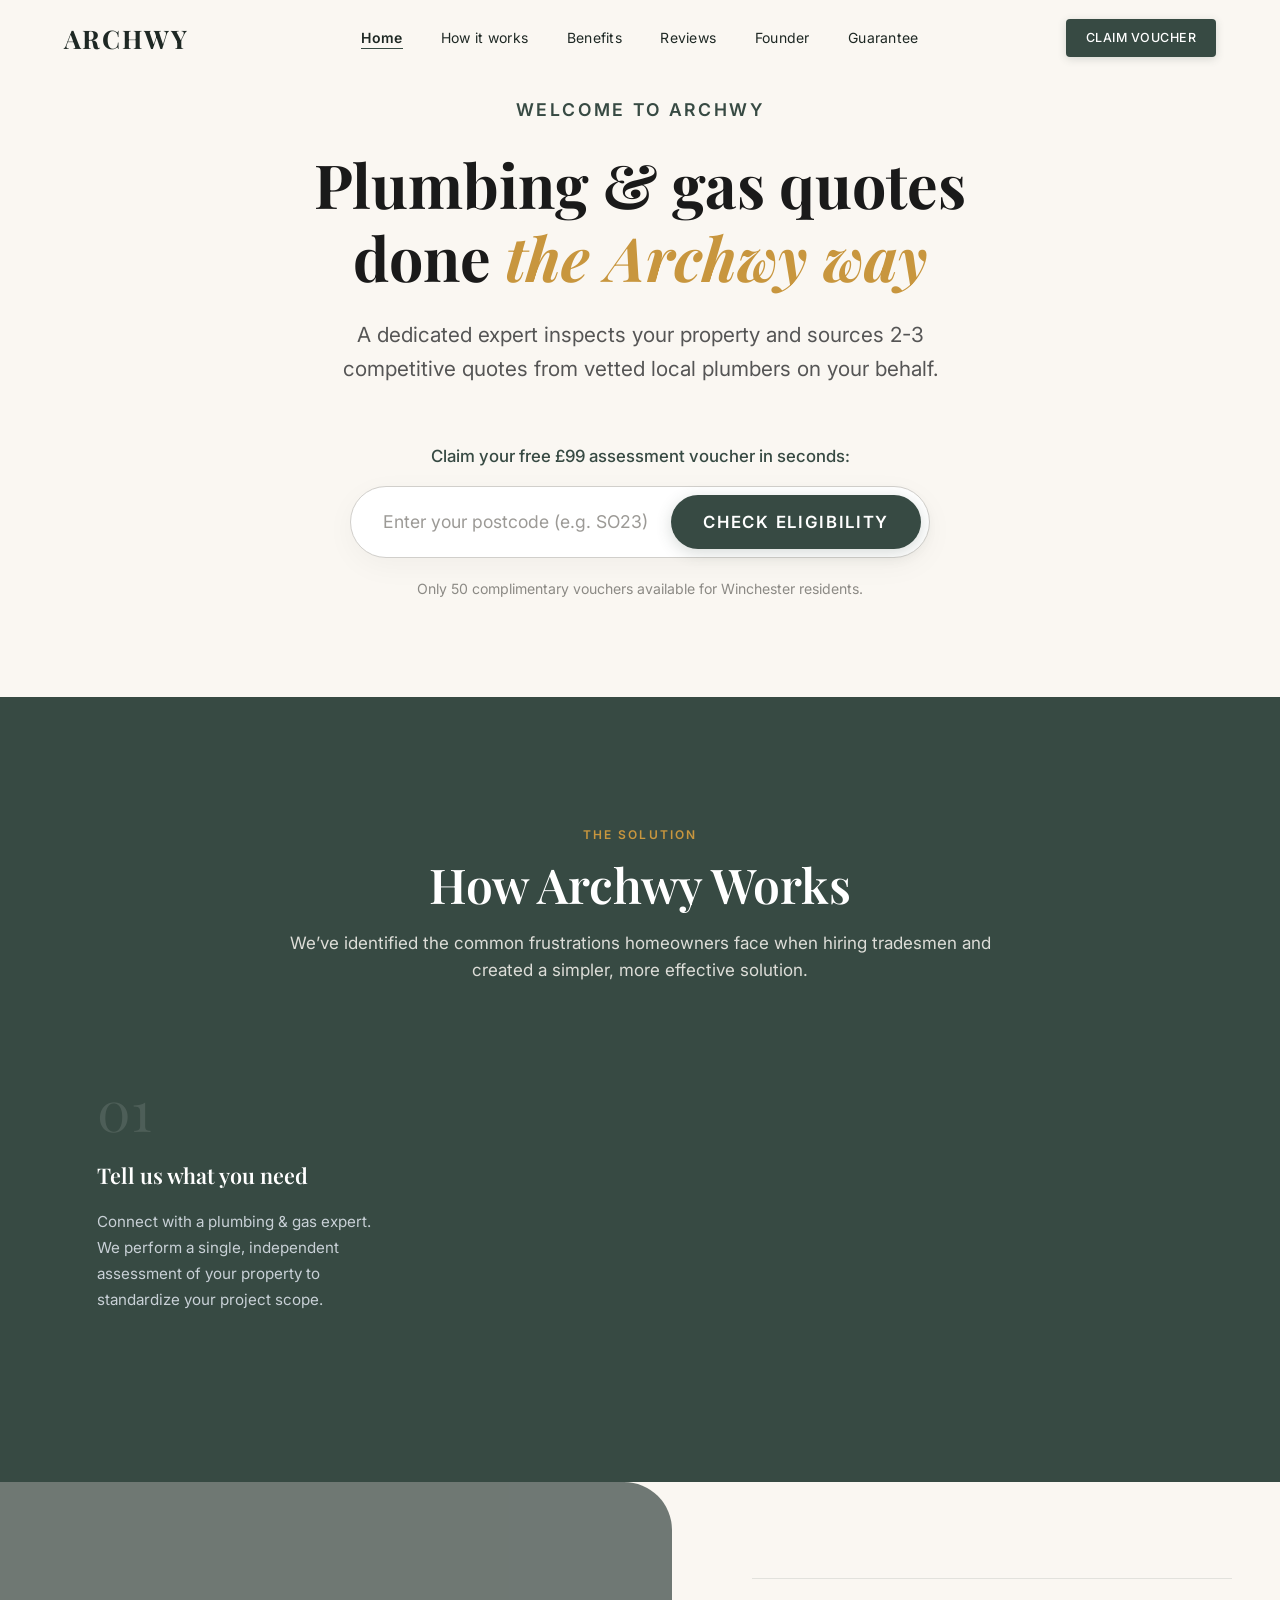
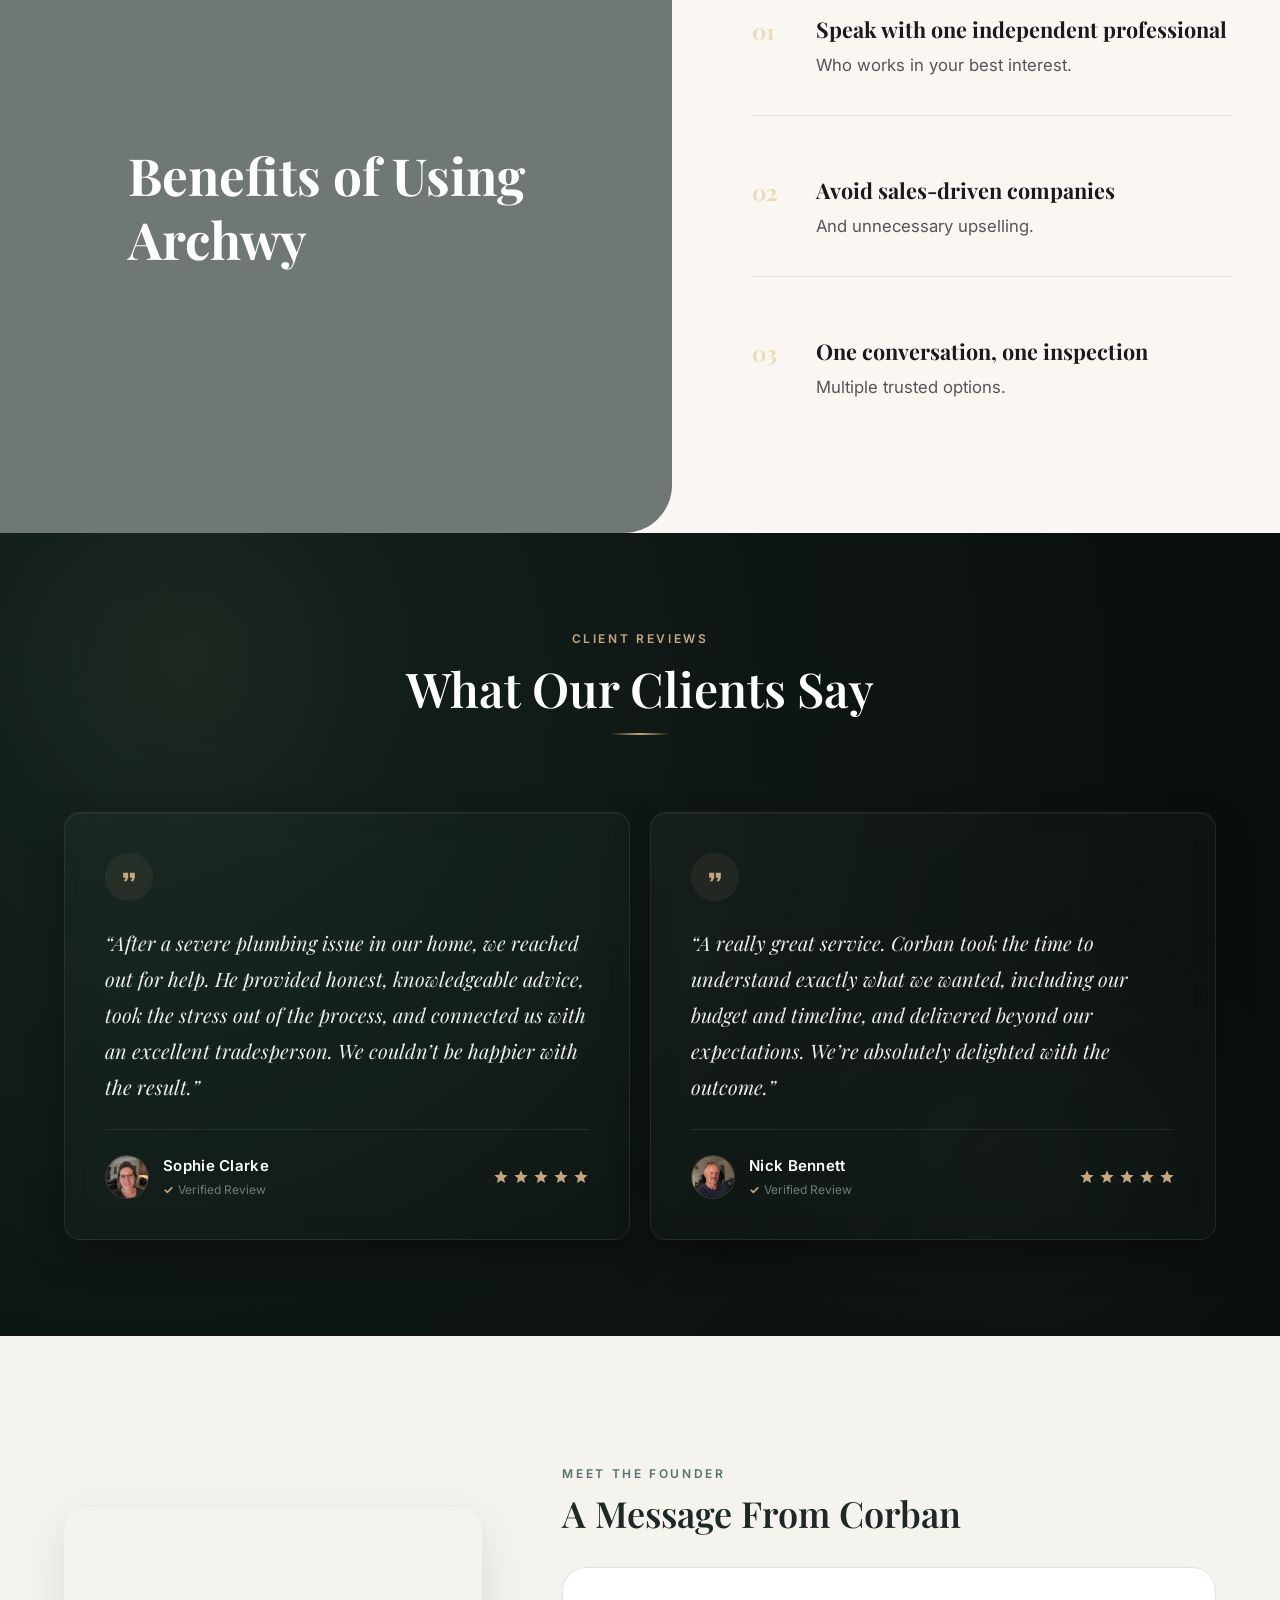
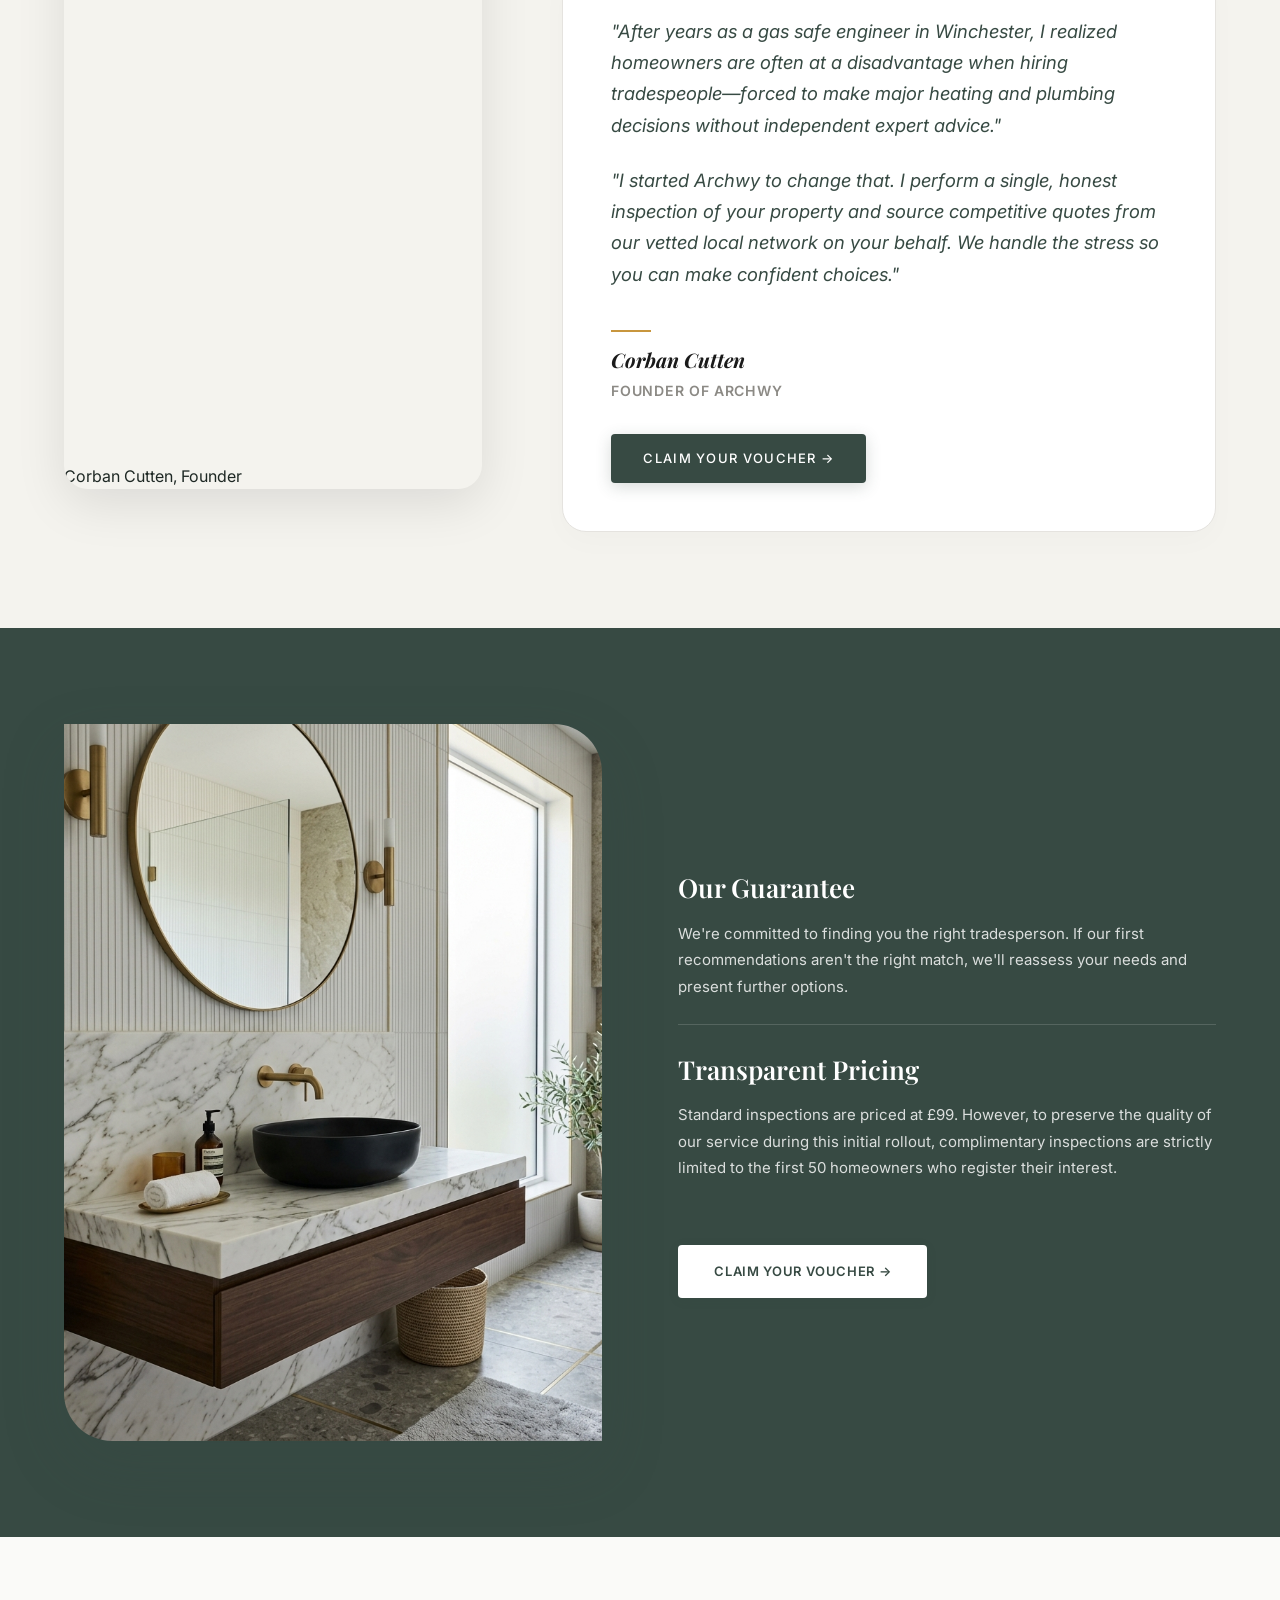
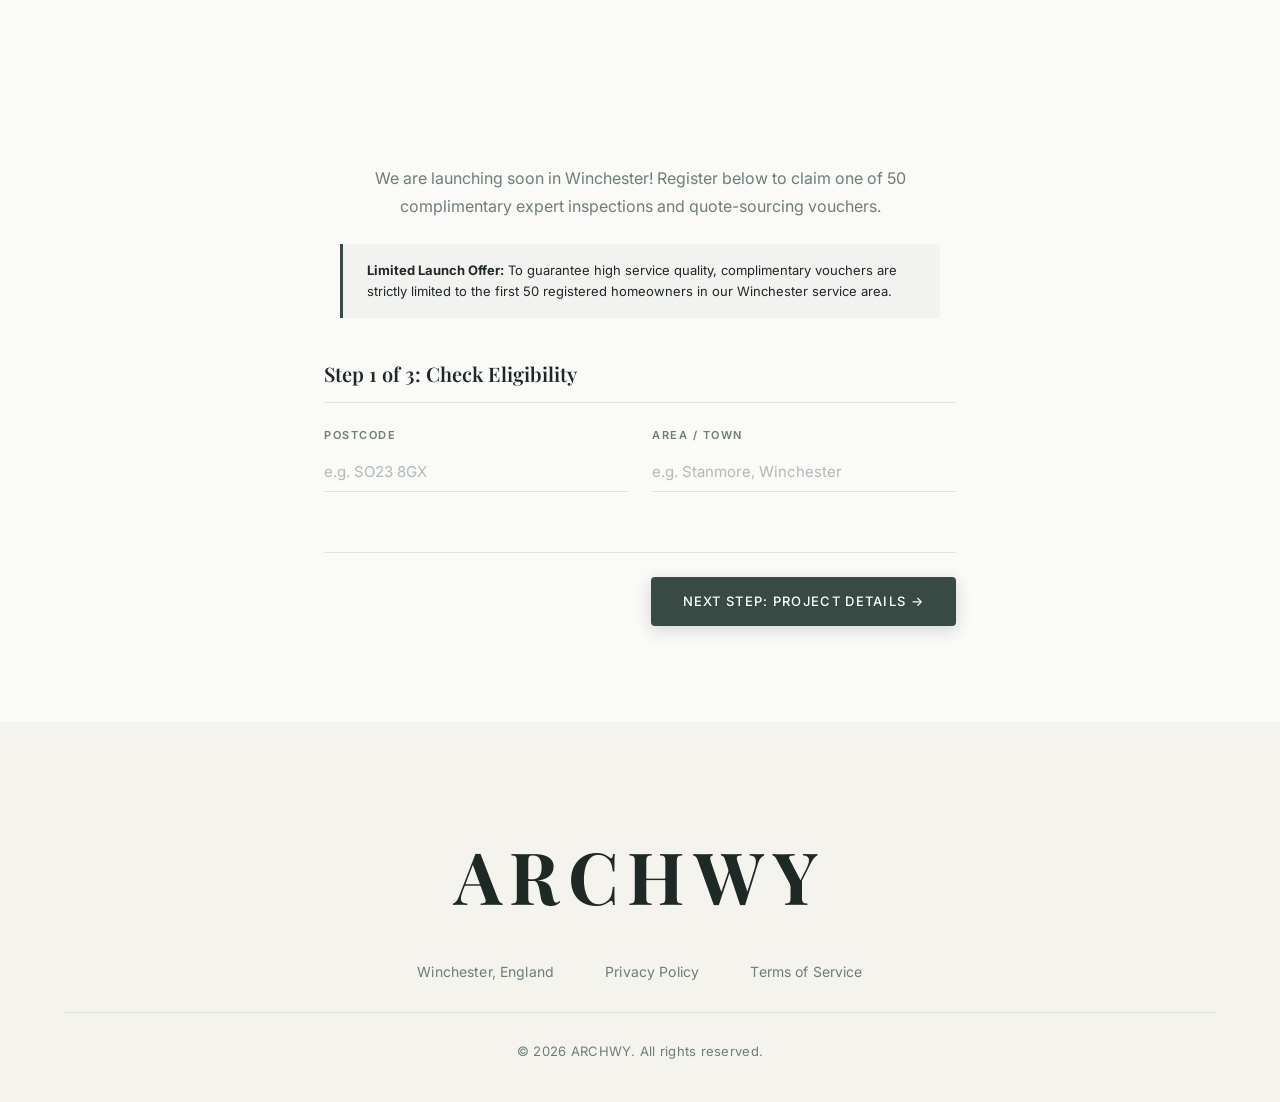
==== index.html @ e42af5e7 "Rename design_experiment.html to index.html" ====
<!DOCTYPE html>
<html lang="en">

<head>
  <meta charset="UTF-8" />
  <meta name="viewport" content="width=device-width, initial-scale=1.0" />
  <title>Archwy — Expert Plumbing & Gas Advice (Design Experiment)</title>
  <meta name="description"
    content="Archwy provides expert plumbing and gas advice for homeowners across Winchester and beyond, connecting you with trusted tradespeople and competitive quotes." />
  <meta name="google-site-verification" content="m9G9bIfSxz6fwnVNIembfogaIPI4xV0XDk3LWQSjxm8" />
  
  <!-- Google tag (gtag.js) -->
  <script async src="https://www.googletagmanager.com/gtag/js?id=G-1RMV0ZKJ4J"></script>
  <script>
    window.dataLayer = window.dataLayer || [];
    function gtag() { dataLayer.push(arguments); }
    gtag('js', new Date());

    gtag('config', 'G-1RMV0ZKJ4J');
  </script>
  
  <link rel="preconnect" href="https://fonts.googleapis.com" />
  <link rel="preconnect" href="https://fonts.gstatic.com" crossorigin />
  <link
    href="https://fonts.googleapis.com/css2?family=Playfair+Display:ital,wght@0,400;0,500;0,600;0,700;1,400;1,500&family=Inter:wght@300;400;500;600&display=swap"
    rel="stylesheet" />
  <link rel="stylesheet" href="style.css?v=2" />
  <link rel="icon" type="image/png" href="favicon.png?v=3" />

  <!-- Schema.org Structured Data for Google/SEO -->
  <script type="application/ld+json">
  {
    "@context": "https://schema.org",
    "@type": "Organization",
    "name": "Archwy",
    "url": "https://archwy.co.uk",
    "logo": "https://archwy.co.uk/favicon.png",
    "description": "Expert plumbing & gas advice for homeowners in Winchester and beyond.",
    "address": {
      "@type": "PostalAddress",
      "addressLocality": "Winchester",
      "addressCountry": "GB"
    }
  }
  </script>

  <!-- Embedded Design Overrides (UI/UX Experiment) -->
  <style>
    /* ─── Centered Hero Section (Heat Geek Inspired) ─── */
    .hero-centered {
      padding: 10rem 0 7rem;
      background-color: #FAF7F2; /* Soft warm cream background */
      text-align: center;
      position: relative;
      overflow: hidden;
    }

    .hero-centered-content {
      max-width: 800px;
      margin: 0 auto;
      display: flex;
      flex-direction: column;
      align-items: center;
      padding: 0 20px;
    }

    .hero-centered-welcome {
      font-family: 'Inter', sans-serif;
      font-size: 1.1rem;
      font-weight: 600;
      text-transform: uppercase;
      letter-spacing: 0.15em;
      color: #374A43; /* Brand dark green */
      margin-bottom: 1.5rem;
    }

    .hero-centered-heading {
      font-family: 'Playfair Display', serif;
      font-size: 3.8rem;
      line-height: 1.2;
      color: #1A1A1A;
      margin-bottom: 1.5rem;
      font-weight: 700;
    }

    .hero-centered-heading .highlight {
      color: #C8963E; /* Warm accent gold */
      font-style: italic;
    }

    .hero-centered-sub {
      font-family: 'Inter', sans-serif;
      font-size: 1.3rem;
      line-height: 1.65;
      color: #555555;
      margin-bottom: 3.5rem;
      max-width: 650px;
    }

    /* Interactive Postcode checker (Pill shape) */
    .hero-search-wrapper {
      width: 100%;
      max-width: 580px;
      margin: 0 auto;
    }

    .hero-search-label {
      font-family: 'Inter', sans-serif;
      font-size: 1.05rem;
      font-weight: 500;
      color: #374A43;
      margin-bottom: 1rem;
    }

    .hero-search-box {
      display: flex;
      background: #FFFFFF;
      border: 1px solid #D1CFCB;
      border-radius: 50px;
      padding: 8px;
      box-shadow: 0 8px 30px rgba(0, 0, 0, 0.04);
      transition: border-color 0.3s ease, box-shadow 0.3s ease;
    }

    .hero-search-box:focus-within {
      border-color: #374A43;
      box-shadow: 0 8px 30px rgba(55, 74, 67, 0.12);
    }

    .hero-search-input {
      flex: 1;
      border: none;
      background: transparent;
      padding: 0 24px;
      font-family: 'Inter', sans-serif;
      font-size: 1.1rem;
      color: #1A1A1A;
      outline: none;
      width: 100%;
    }

    .hero-search-input::placeholder {
      color: #9C9A96;
    }

    .hero-search-btn {
      border-radius: 40px !important;
      padding: 14px 32px !important;
      font-size: 1.05rem !important;
      font-weight: 600 !important;
      border: none !important;
      background-color: #374A43 !important;
      color: #FFFFFF !important;
      cursor: pointer;
      white-space: nowrap;
      transition: background-color 0.3s ease;
    }

    .hero-search-btn:hover {
      background-color: #263530 !important;
    }

    .hero-search-note {
      font-family: 'Inter', sans-serif;
      font-size: 0.88rem;
      color: #8C8A85;
      margin-top: 1.25rem;
    }

    /* Section Order Adjustments */
    .section {
      padding: 6rem 0;
    }

    @media (max-width: 768px) {
      .hero-centered-heading {
        font-size: 2.6rem;
      }
      .hero-centered-sub {
        font-size: 1.15rem;
      }
      .hero-search-box {
        flex-direction: column;
        border-radius: 20px;
        padding: 10px;
      }
      .hero-search-input {
        padding: 12px;
        text-align: center;
      }
      .hero-search-btn {
        width: 100%;
        margin-top: 8px;
      }
    }

    /* ─── Meet the Founder Split Layout ─── */
    .meet-founder-inner-split {
      display: grid;
      grid-template-columns: 0.8fr 1.25fr;
      gap: 5rem;
      align-items: center;
      margin-top: 2rem;
    }

    .meet-founder-video-wrap {
      position: relative;
    }

    .founder-portrait-video-container {
      position: relative;
      width: 100%;
      border-radius: 24px;
      overflow: hidden;
      box-shadow: 0 15px 50px rgba(0, 0, 0, 0.1);
      padding-top: 133%; /* 3:4 portrait aspect ratio */
    }

    .founder-portrait-video {
      position: absolute;
      top: 0;
      left: 0;
      width: 100%;
      height: 100%;
      object-fit: cover;
    }

    .meet-founder-content-split {
      text-align: left;
    }

    .meet-founder-letter-card-split {
      background: #FFFFFF;
      border: 1px solid #E5E3DF;
      border-radius: 24px;
      padding: 3rem;
      box-shadow: 0 10px 30px rgba(0, 0, 0, 0.02);
      margin-top: 2rem;
    }

    .meet-founder-bio-short p {
      font-family: 'Inter', sans-serif;
      font-size: 1.15rem;
      line-height: 1.7;
      color: #374A43;
      margin-bottom: 1.5rem;
      font-style: italic;
    }

    .meet-founder-signature-block-split {
      margin: 2.5rem 0 2rem;
    }

    .meet-founder-signature-block-split .signature-line {
      width: 40px;
      height: 2px;
      background: #C8963E;
      margin-bottom: 0.75rem;
    }

    .meet-founder-signature-block-split .signature-name {
      font-family: 'Playfair Display', serif;
      font-size: 1.25rem;
      font-weight: 700;
      color: #1A1A1A;
      margin-bottom: 0.25rem;
    }

    .meet-founder-signature-block-split .signature-title {
      font-family: 'Inter', sans-serif;
      font-size: 0.88rem;
      color: #8C8A85;
      text-transform: uppercase;
      letter-spacing: 0.05em;
    }

    @media (max-width: 991px) {
      .meet-founder-inner-split {
        grid-template-columns: 1fr;
        gap: 3rem;
      }
      .meet-founder-letter-card-split {
        padding: 2rem;
      }
      .founder-portrait-video-container {
        padding-top: 100%; /* Square ratio on mobile */
      }
    }

    /* ─── Benefits Section Split Screen (Option A) ─── */
    .benefits-split {
      display: grid;
      grid-template-columns: 1.05fr 0.95fr; /* Symmetrical column layout */
      min-height: 600px;
      background-color: #FAF7F2; /* Cream/off-white */
      overflow: hidden;
      padding: 0 !important; /* Reset padding since columns handle it */
    }

    .benefits-split-left {
      position: relative;
      display: flex;
      align-items: center;
      justify-content: flex-end; /* Push content towards center-right alignment */
      padding: 6rem 4rem 6rem 2rem;
      min-height: 400px;
      border-radius: 0 48px 48px 0; /* Smooths out the vertical dividing line with a capsule curve */
      overflow: hidden;
      z-index: 2;
    }

    .benefits-split-video-wrapper {
      position: absolute;
      top: 0;
      left: 0;
      width: 100%;
      height: 100%;
      z-index: 1;
    }

    .benefits-split-video {
      width: 100%;
      height: 100%;
      object-fit: cover;
    }

    .benefits-split-overlay {
      position: absolute;
      top: 0;
      left: 0;
      width: 100%;
      height: 100%;
      background: rgba(38, 53, 48, 0.65); /* Rich dark green overlay to make white text pop */
    }

    .benefits-split-heading-container {
      position: relative;
      z-index: 2;
      max-width: 480px;
      width: 100%;
      text-align: left;
    }

    .benefits-split-title {
      font-family: 'Playfair Display', serif;
      font-size: 3.2rem;
      line-height: 1.25;
      color: #FFFFFF !important; /* Crisp white */
      margin: 0;
      font-weight: 700;
    }

    .benefits-split-right {
      background-color: #FAF7F2; /* Original warm off-white */
      display: flex;
      flex-direction: column;
      justify-content: center;
      align-items: flex-start;
      padding: 6rem 2rem 6rem 5rem;
    }

    /* ─── Steps Dots Visibility Overrides ─── */
    .steps-dots .dot {
      background: rgba(255, 255, 255, 0.3) !important; /* trans white on green background */
    }

    .steps-dots .dot.active {
      background: #C8963E !important; /* gold active dot */
      transform: scale(1.2);
    }



    .benefits-split-list-container {
      max-width: 480px;
      width: 100%;
      display: flex;
      flex-direction: column;
      gap: 1.5rem;
    }

    /* List Item Styles (Clean, no background cards) */
    .benefits-split-right .benefit-item {
      display: flex;
      gap: 1.75rem;
      align-items: flex-start;
      padding: 2.25rem 0;
      border-bottom: 1px solid #E5E3DF;
      background: transparent !important;
      border-radius: 0 !important;
      box-shadow: none !important;
      backdrop-filter: none !important;
      -webkit-backdrop-filter: none !important;
    }

    .benefits-split-right .benefit-item:last-child {
      border-bottom: none;
    }

    .benefits-split-right .benefit-number {
      font-family: 'Playfair Display', serif;
      font-size: 1.4rem;
      font-weight: 700;
      color: #C8963E; /* Gold/Bronze */
      background: transparent !important;
      border: none !important;
      width: auto !important;
      height: auto !important;
      box-shadow: none !important;
      flex-shrink: 0;
      padding: 0;
      margin-top: 2px;
    }

    .benefits-split-right .benefit-content {
      text-align: left;
    }

    .benefits-split-right .benefit-title {
      font-family: 'Playfair Display', serif;
      font-size: 1.35rem;
      font-weight: 700;
      color: #1A1A1A;
      margin-bottom: 0.5rem;
    }

    .benefits-split-right .benefit-text {
      font-family: 'Inter', sans-serif;
      font-size: 1.05rem;
      line-height: 1.6;
      color: #555555;
      margin: 0;
    }

    @media (max-width: 991px) {
      .benefits-split {
        grid-template-columns: 1fr;
        min-height: auto !important;
      }
      .benefits-split-left {
        justify-content: center;
        padding: 4rem 1.5rem !important;
        min-height: auto !important;
        height: 200px !important; /* Compact high-end banner height */
        border-radius: 0 0 32px 32px !important; /* Clean visual transition curve */
        text-align: center;
      }
      .benefits-split-heading-container {
        text-align: center;
        max-width: 100%;
      }
      .benefits-split-title {
        font-size: clamp(1.6rem, 5.5vw, 2rem) !important;
        text-align: center;
        line-height: 1.3;
      }
      .benefits-split-right {
        padding: 3rem 1.5rem !important;
        justify-content: center;
        width: 100%;
        box-sizing: border-box;
      }
    }

    /* ─── Guarantee (Trust) Section Polish ─── */
    .trust-grid {
      align-items: center !important; /* Vertical centering alignment */
    }

    .trust-image-wrap {
      border-radius: 0 48px 0 48px !important; /* Asymmetrical architectural corners */
    }

    .trust-content {
      display: flex;
      flex-direction: column;
      justify-content: center;
      align-items: flex-start !important; /* Stop the button from stretching */
      height: 100%;
    }

    .trust-content .btn-light {
      width: fit-content !important;
      padding: 16px 36px !important;
      text-transform: uppercase;
      font-weight: 600;
      letter-spacing: 0.05em;
    }

    /* ─── How It Works (Solution Section) Green Theme Overrides ─── */
    .how-it-works {
      background: var(--green-deep) !important;
      color: #FFFFFF;
      padding: 8rem 0; /* Standard high-end padding spacing */
    }

    .how-it-works-header .section-eyebrow {
      color: #C8963E !important; /* Premium Gold Eyebrow */
      font-weight: 600;
    }

    .how-it-works-header .section-title {
      color: #FFFFFF !important;
    }

    .how-it-works-lead {
      color: #FAF7F2 !important;
      opacity: 0.85;
    }

    .steps-grid {
      display: grid;
      grid-template-columns: repeat(3, 1fr);
      gap: 3.5rem;
      align-items: stretch; /* Crucial for equal heights! */
      position: relative;
    }

    .step {
      display: flex;
      flex-direction: column;
      gap: 1.25rem;
      position: relative;
      z-index: 1;
      padding: 2.5rem 2rem !important; /* Uniform padding for perfect grid alignment */
      border-radius: 24px;
      box-sizing: border-box;
      background: transparent;
      border: 1px solid transparent; /* Align size properties with step-highlighted card */
    }

    .step-number {
      font-family: var(--font-serif);
      font-size: 3.5rem;
      font-weight: 400;
      color: rgba(250, 247, 242, 0.65) !important; /* Highly visible warm cream */
      line-height: 1;
      margin-bottom: 0.25rem;
    }

    .step-title {
      font-family: var(--font-serif);
      font-size: 1.35rem;
      font-weight: 600;
      color: #FFFFFF !important;
      line-height: 1.3;
      margin: 0;
    }

    .step-text {
      color: #E2E8F0 !important;
      font-size: 0.95rem;
      line-height: 1.7;
      margin: 0;
      opacity: 0.85;
    }

    /* ─── Step 2 Highlight ─── */
    .step-highlighted {
      background: rgba(255, 255, 255, 0.04) !important;
      border: 1px solid rgba(200, 150, 62, 0.3) !important;
      border-radius: 0 32px 0 32px !important; /* Architectural corners matching bathroom picture */
      box-shadow: 0 15px 40px rgba(0, 0, 0, 0.15) !important;
      transform: scale(1.02);
      z-index: 2 !important;
    }

    @media (max-width: 991px) {
      .steps-grid {
        display: flex !important;
        overflow-x: auto !important;
        scroll-snap-type: x mandatory !important;
        scroll-behavior: smooth !important;
        gap: 20px !important;
        padding-bottom: 20px !important;
        margin-inline: -1.5rem !important; /* Pull container slightly outer for full-bleed feel */
        padding-inline: 1.5rem !important;
        scrollbar-width: none !important; /* Hide scrollbar on Firefox */
      }
      .steps-grid::-webkit-scrollbar {
        display: none !important; /* Hide scrollbar on Chrome/Safari */
      }
      .step {
        flex: 0 0 85% !important; /* 85% width on mobile */
        width: 85% !important;
        scroll-snap-align: start !important;
        padding: 2rem !important;
      }
      .step-highlighted {
        transform: none !important;
      }


    }
  </style>
</head>

<body>

  <!-- ═══════════════════════════════════════ HEADER ══ -->
  <header class="header">
    <nav class="nav container">
      <a href="#home" class="logo" aria-label="Archwy Home">ARCHWY</a>
      <button class="nav-toggle" id="navToggle" aria-label="Toggle navigation" aria-expanded="false">
        <span></span><span></span><span></span>
      </button>
      <ul class="nav-links" id="navLinks" role="list">
        <li><a href="#home" class="nav-link active" data-section="home">Home</a></li>
        <li><a href="#how-it-works" class="nav-link" data-section="how-it-works">How it works</a></li>
        <li><a href="#benefits" class="nav-link" data-section="benefits">Benefits</a></li>
        <li><a href="#testimonials" class="nav-link" data-section="testimonials">Reviews</a></li>
        <li><a href="#meet-founder" class="nav-link" data-section="meet-founder">Founder</a></li>
        <li><a href="#guarantee" class="nav-link" data-section="guarantee">Guarantee</a></li>
        <li class="nav-mobile-cta-wrap"><a href="#waitlist" class="btn btn-primary nav-mobile-cta">Claim Voucher</a></li>
        <li class="nav-mobile-footer">
          <div class="nav-mobile-footer-location">Winchester, England</div>
          <div class="nav-mobile-footer-logo">ARCHWY</div>
          <div class="nav-mobile-footer-copy">&copy; 2026 ARCHWY. All rights reserved.</div>
        </li>
      </ul>
      <a href="#waitlist" class="btn btn-nav-cta" id="navCtaBtn">Claim Voucher</a>
    </nav>
  </header>

  <main>

    <!-- ═══════════════════════════════════════ HERO (CENTERED & INTERACTIVE) ══ -->
    <section class="hero-centered section" id="home">
      <div class="container hero-centered-content" data-animate="fade-up">
        <h2 class="hero-centered-welcome">Welcome to Archwy</h2>
        <h1 class="hero-centered-heading">
          Plumbing & gas quotes done <span class="highlight">the Archwy way</span>
        </h1>
        <p class="hero-centered-sub">
          A dedicated expert inspects your property and sources 2-3 competitive quotes from vetted local plumbers on your behalf.
        </p>

        <!-- Interactive Postcode Checker -->
        <div class="hero-search-wrapper">
          <p class="hero-search-label">Claim your free £99 assessment voucher in seconds:</p>
          <div class="hero-search-box">
            <input type="text" id="heroPostcode" class="hero-search-input" placeholder="Enter your postcode (e.g. SO23)" aria-label="Enter your postcode" />
            <button type="button" id="heroCtaBtn" class="btn btn-primary hero-search-btn">Check Eligibility</button>
          </div>
          <p class="hero-search-note">Only 50 complimentary vouchers available for Winchester residents.</p>
        </div>
      </div>
    </section>

    <!-- ══════════════════════════════ HOW IT WORKS ══ -->
    <section class="how-it-works section" id="how-it-works">
      <div class="container">
        <div class="how-it-works-header" data-animate="fade-up">
          <p class="section-eyebrow">The solution</p>
          <h2 class="section-title">How Archwy Works</h2>
          <p class="how-it-works-lead">
            We’ve identified the common frustrations homeowners face when hiring tradesmen and created a simpler, more effective solution.
          </p>
        </div>

        <div class="steps-grid">
          
          <!-- Step 1 -->
          <div class="step" data-animate="fade-up" data-delay="0">
            <span class="step-number">01</span>
            <h3 class="step-title">Tell us what you need</h3>
            <p class="step-text">Connect with a plumbing & gas expert. We perform a single, independent assessment of your property to standardize your project scope.</p>
          </div>

          <!-- Step 2 (Highlighted) -->
          <div class="step step-highlighted" data-animate="fade-up" data-delay="150">
            <span class="step-number">02</span>
            <h3 class="step-title">We handle the legwork</h3>
            <p class="step-text">We source 2–3 competitive quotes from our vetted network on your behalf, saving you hours of phone calls, site visits, and pushy sales reps.</p>
          </div>

          <!-- Step 3 -->
          <div class="step" data-animate="fade-up" data-delay="300">
            <span class="step-number">03</span>
            <h3 class="step-title">Choose with confidence</h3>
            <p class="step-text">Review your standardized, competitive quotes side-by-side. Pick the perfect option for your budget and timeline with zero sales pressure.</p>
          </div>
          
        </div>
        <div class="steps-dots">
          <span class="dot active"></span>
          <span class="dot"></span>
          <span class="dot"></span>
        </div>
      </div>
    </section>

    <!-- ════════════════════════════════════ BENEFITS (SPLIT SCREEN) ══ -->
    <section class="benefits-split" id="benefits">
      
      <!-- Left Column: Video Background + White Heading -->
      <div class="benefits-split-left" data-animate="fade-right">
        <div class="benefits-split-video-wrapper">
          <video class="benefits-split-video" autoplay muted loop playsinline>
            <source src="generate_a_landscape_video_of.mp4" type="video/mp4">
            Your browser does not support the video tag.
          </video>
          <div class="benefits-split-overlay"></div>
        </div>
        <div class="benefits-split-heading-container">
          <h2 class="benefits-split-title">Benefits of Using Archwy</h2>
        </div>
      </div>

      <!-- Right Column: Solid Off-white + Original List Items -->
      <div class="benefits-split-right">
        <div class="benefits-split-list-container" data-animate="fade-left">
          
          <div class="benefit-item">
            <span class="benefit-number">01</span>
            <div class="benefit-content">
              <h3 class="benefit-title">Speak with one independent professional</h3>
              <p class="benefit-text">Who works in your best interest.</p>
            </div>
          </div>
          
          <div class="benefit-item">
            <span class="benefit-number">02</span>
            <div class="benefit-content">
              <h3 class="benefit-title">Avoid sales-driven companies</h3>
              <p class="benefit-text">And unnecessary upselling.</p>
            </div>
          </div>
          
          <div class="benefit-item">
            <span class="benefit-number">03</span>
            <div class="benefit-content">
              <h3 class="benefit-title">One conversation, one inspection</h3>
              <p class="benefit-text">Multiple trusted options.</p>
            </div>
          </div>

        </div>
        
      </div>
      
    </section>

    <!-- ══════════════════════════════════ REVIEWS ══ -->
    <section class="testimonials section" id="testimonials">
      <div class="testimonials-glow-1"></div>
      <div class="testimonials-glow-2"></div>

      <div class="container">
        <div class="testimonials-header" data-animate="fade-up">
          <p class="section-eyebrow">Client Reviews</p>
          <h2 class="section-title">What Our Clients Say</h2>
          <div class="section-title-line"></div>
        </div>

        <div class="testimonials-grid" data-animate="fade-up">
          <!-- Testimonial Card 1 -->
          <div class="testimonial-card">
            <div class="quote-badge">
              <svg viewBox="0 0 24 24" fill="currentColor">
                <path d="M6 17h3l2-4V7H5v6h3zm8 0h3l2-4V7h-6v6h3z" />
              </svg>
            </div>
            <blockquote class="quote-text">
              “After a severe plumbing issue in our home, we reached out for help. He provided honest, knowledgeable advice, took the stress out of the process, and connected us with an excellent tradesperson. We couldn’t be happier with the result.”
            </blockquote>
            <div class="quote-meta">
              <div class="quote-profile">
                <img src="IMG_5265.png" alt="Sophie Clarke" class="quote-avatar" />
                <div class="author-details">
                  <cite class="quote-author">Sophie Clarke</cite>
                  <span class="quote-verified">Verified Review</span>
                </div>
              </div>
              <div class="star-rating" aria-label="5 out of 5 stars">
                <svg viewBox="0 0 24 24" fill="currentColor"><path d="M12 17.27L18.18 21l-1.64-7.03L22 9.24l-7.19-.61L12 2 9.19 8.63 2 9.24l5.46 4.73L5.82 21z" /></svg>
                <svg viewBox="0 0 24 24" fill="currentColor"><path d="M12 17.27L18.18 21l-1.64-7.03L22 9.24l-7.19-.61L12 2 9.19 8.63 2 9.24l5.46 4.73L5.82 21z" /></svg>
                <svg viewBox="0 0 24 24" fill="currentColor"><path d="M12 17.27L18.18 21l-1.64-7.03L22 9.24l-7.19-.61L12 2 9.19 8.63 2 9.24l5.46 4.73L5.82 21z" /></svg>
                <svg viewBox="0 0 24 24" fill="currentColor"><path d="M12 17.27L18.18 21l-1.64-7.03L22 9.24l-7.19-.61L12 2 9.19 8.63 2 9.24l5.46 4.73L5.82 21z" /></svg>
                <svg viewBox="0 0 24 24" fill="currentColor"><path d="M12 17.27L18.18 21l-1.64-7.03L22 9.24l-7.19-.61L12 2 9.19 8.63 2 9.24l5.46 4.73L5.82 21z" /></svg>
              </div>
            </div>
          </div>

          <!-- Testimonial Card 2 -->
          <div class="testimonial-card">
            <div class="quote-badge">
              <svg viewBox="0 0 24 24" fill="currentColor">
                <path d="M6 17h3l2-4V7H5v6h3zm8 0h3l2-4V7h-6v6h3z" />
              </svg>
            </div>
            <blockquote class="quote-text">
              “A really great service. Corban took the time to understand exactly what we wanted, including our budget and timeline, and delivered beyond our expectations. We’re absolutely delighted with the outcome.”
            </blockquote>
            <div class="quote-meta">
              <div class="quote-profile">
                <img src="f2ccf609-22b4-41b7-acd7-31c7847b5f48.jpg" alt="Nick Bennett" class="quote-avatar" />
                <div class="author-details">
                  <cite class="quote-author">Nick Bennett</cite>
                  <span class="quote-verified">Verified Review</span>
                </div>
              </div>
              <div class="star-rating" aria-label="5 out of 5 stars">
                <svg viewBox="0 0 24 24" fill="currentColor"><path d="M12 17.27L18.18 21l-1.64-7.03L22 9.24l-7.19-.61L12 2 9.19 8.63 2 9.24l5.46 4.73L5.82 21z" /></svg>
                <svg viewBox="0 0 24 24" fill="currentColor"><path d="M12 17.27L18.18 21l-1.64-7.03L22 9.24l-7.19-.61L12 2 9.19 8.63 2 9.24l5.46 4.73L5.82 21z" /></svg>
                <svg viewBox="0 0 24 24" fill="currentColor"><path d="M12 17.27L18.18 21l-1.64-7.03L22 9.24l-7.19-.61L12 2 9.19 8.63 2 9.24l5.46 4.73L5.82 21z" /></svg>
                <svg viewBox="0 0 24 24" fill="currentColor"><path d="M12 17.27L18.18 21l-1.64-7.03L22 9.24l-7.19-.61L12 2 9.19 8.63 2 9.24l5.46 4.73L5.82 21z" /></svg>
                <svg viewBox="0 0 24 24" fill="currentColor"><path d="M12 17.27L18.18 21l-1.64-7.03L22 9.24l-7.19-.61L12 2 9.19 8.63 2 9.24l5.46 4.73L5.82 21z" /></svg>
              </div>
            </div>
          </div>
        </div>
        <div class="testimonials-dots">
          <span class="dot active"></span>
          <span class="dot"></span>
        </div>
      </div>
    </section>

    <!-- ══════════════════════════════════ MEET THE FOUNDER ══ -->
    <section class="meet-founder section" id="meet-founder">
      <div class="container meet-founder-inner-split">
        
        <!-- Video on the Left (Portrait) -->
        <div class="meet-founder-video-wrap" data-animate="fade-right">
          <div class="founder-portrait-video-container">
            <video class="founder-portrait-video" autoplay muted loop playsinline>
              <source src="generate_the_image_into_a_vide.mp4" type="video/mp4">
              Your browser does not support the video tag.
            </video>
            <div class="video-overlay-badge">Corban Cutten, Founder</div>
          </div>
        </div>

        <!-- Shortened Text on the Right -->
        <div class="meet-founder-content-split" data-animate="fade-left">
          <p class="section-eyebrow">Meet the Founder</p>
          <h2 class="section-title">A Message From Corban</h2>
          
          <div class="meet-founder-letter-card-split">
            <div class="meet-founder-bio-short">
              <p>
                "After years as a gas safe engineer in Winchester, I realized homeowners are often at a disadvantage when hiring tradespeople—forced to make major heating and plumbing decisions without independent expert advice."
              </p>
              <p>
                "I started Archwy to change that. I perform a single, honest inspection of your property and source competitive quotes from our vetted local network on your behalf. We handle the stress so you can make confident choices."
              </p>
            </div>
            
            <div class="meet-founder-signature-block-split">
              <div class="signature-line"></div>
              <p class="signature-name">Corban Cutten</p>
              <p class="signature-title">Founder of Archwy</p>
            </div>

            <div class="meet-founder-actions-split">
              <a href="#waitlist" class="btn btn-primary">Claim your voucher →</a>
            </div>
          </div>
        </div>

      </div>
    </section>

    <!-- ═══════════════════════════════════════ TRUST ══ -->
    <section class="trust section" id="guarantee">
      <div class="container trust-grid">
        <div class="trust-image-wrap" data-animate="fade-up" data-delay="0">
          <img src="bathroom.png" alt="Luxury modern bathroom with black sink and gold fixtures" class="trust-img" loading="lazy" />
        </div>

        <div class="trust-content" data-animate="fade-up" data-delay="150">
          <div class="trust-guarantee">
            <h3 class="trust-guarantee-title">Our Guarantee</h3>
            <p class="trust-guarantee-text">We're committed to finding you the right tradesperson. If our first
              recommendations aren't the right match, we'll reassess your needs and present further options.</p>
          </div>

          <div class="trust-guarantee">
            <h3 class="trust-guarantee-title">Transparent Pricing</h3>
            <p class="trust-guarantee-text">Standard inspections are priced at £99. However, to preserve the quality of
              our service during this initial rollout, complimentary inspections are strictly limited to the first 50
              homeowners who register their interest.</p>
          </div>

          <a href="#waitlist" class="btn btn-light" style="margin-top: 1rem;">Claim your voucher →</a>
        </div>
      </div>
    </section>

    <!-- ══════════════════════════════════ LAUNCH VOUCHER FORM ══ -->
    <section class="waitlist section" id="waitlist">
      <div class="container waitlist-inner">
        <h2 class="section-title waitlist-title" data-animate="fade-up">Secure Your Free £99 Assessment Voucher</h2>
        <p class="waitlist-sub" data-animate="fade-up">
          We are launching soon in Winchester! Register below to claim one of 50 complimentary expert inspections and quote-sourcing vouchers.
        </p>

        <div class="waitlist-info-box" data-animate="fade-up">
          <p>
            <strong>Limited Launch Offer:</strong> To guarantee high service quality, complimentary vouchers are strictly limited to the first 50 registered homeowners in our Winchester service area.
          </p>
        </div>

        <form class="waitlist-form wizard-form" id="waitlistForm" data-animate="fade-up" novalidate>

          <!-- STEP 1: Eligibility & Location -->
          <div class="form-step active" data-step="1">
            <h3 class="step-heading">Step 1 of 3: Check Eligibility</h3>

            <div class="form-row">
              <div class="form-group">
                <label for="fpostcode" class="form-label">Postcode</label>
                <input type="text" id="fpostcode" name="postcode" class="form-input" placeholder="e.g. SO23 8GX" required />
                <span class="form-error" role="alert"></span>
              </div>
              <div class="form-group">
                <label for="flocation" class="form-label">Area / Town</label>
                <input type="text" id="flocation" name="location" class="form-input" placeholder="e.g. Stanmore, Winchester" required />
                <span class="form-error" role="alert"></span>
              </div>
            </div>

            <div class="form-actions">
              <button type="button" class="btn btn-primary btn-next">Next Step: Project Details →</button>
            </div>
          </div>

          <!-- STEP 2: Project Info -->
          <div class="form-step" data-step="2" style="display: none;">
            <h3 class="step-heading">Step 2 of 3: Upcoming Projects</h3>

            <div class="form-group question-group">
              <label class="question-label">What plumbing or gas project do you have coming up?</label>
              <div class="radio-pill-group vertical-pills">
                <label class="radio-pill">
                  <input type="radio" name="project_type" value="Boiler Replacement / Upgrade" required>
                  <span class="pill-text">Boiler Replacement or Upgrade</span>
                </label>
                <label class="radio-pill">
                  <input type="radio" name="project_type" value="Bathroom Remodel / Refurbish">
                  <span class="pill-text">Bathroom Remodel or Refurbish</span>
                </label>
                <label class="radio-pill">
                  <input type="radio" name="project_type" value="General Plumbing Issue / Repair">
                  <span class="pill-text">General Plumbing Issue or Repair</span>
                </label>
                <label class="radio-pill">
                  <input type="radio" name="project_type" value="None - Just securing my voucher for future use">
                  <span class="pill-text">None — Just securing my voucher for future use</span>
                </label>
              </div>
              <span class="form-error" role="alert"></span>
            </div>

            <div class="form-group question-group">
              <label class="question-label" for="q_extra">Briefly describe the job (optional)</label>
              <textarea id="q_extra" name="q_extra" class="form-input form-textarea" placeholder="e.g., Boiler is old and needs replacing, bathroom remodel ideas..." rows="3"></textarea>
            </div>

            <div class="form-actions form-actions-split">
              <button type="button" class="btn btn-outline btn-prev">← Back</button>
              <button type="button" class="btn btn-primary btn-next">Next Step: Claim Voucher →</button>
            </div>
          </div>

          <!-- STEP 3: Contact Info -->
          <div class="form-step" data-step="3" style="display: none;">
            <h3 class="step-heading">Step 3 of 3: Contact Details</h3>

            <div class="form-row">
              <div class="form-group">
                <label for="fname" class="form-label">Full Name</label>
                <input type="text" id="fname" name="name" class="form-input" placeholder="Your full name" required autocomplete="name" />
                <span class="form-error" role="alert"></span>
              </div>
              <div class="form-group">
                <label for="femail" class="form-label">Email Address</label>
                <input type="email" id="femail" name="email" class="form-input" placeholder="your@email.com" required autocomplete="email" />
                <span class="form-error" role="alert"></span>
              </div>
            </div>
            <div class="form-row">
              <div class="form-group">
                <label for="fphone" class="form-label">Phone Number <span style="font-weight: 400; opacity: 0.7;">(optional)</span></label>
                <input type="tel" id="fphone" name="phone" class="form-input" placeholder="+44 7700 900000" autocomplete="tel" />
                <span class="form-error" role="alert"></span>
              </div>
            </div>

            <div class="form-actions form-actions-split">
              <button type="button" class="btn btn-outline btn-prev">← Back</button>
              <button type="submit" class="btn btn-primary" id="waitlistSubmitBtn">Claim My Voucher</button>
            </div>
          </div>

        </form>
      </div>
    </section>

  </main>

  <!-- ═══════════════════════════════════════ FOOTER ══ -->
  <footer class="footer">
    <div class="container footer-inner">
      <a href="#home" class="logo footer-logo" aria-label="Archwy Home">ARCHWY</a>
      <div class="footer-links">
        <span class="footer-location">Winchester, England</span>
        <a href="privacy.html" class="footer-link">Privacy Policy</a>
        <a href="terms.html" class="footer-link">Terms of Service</a>
      </div>
      <p class="footer-copy">&copy; 2026 ARCHWY. All rights reserved.</p>
    </div>
  </footer>

  <!-- ── Back to Top Button ── -->
  <button class="back-to-top" id="backToTop" aria-label="Back to top">
    <svg width="20" height="20" viewBox="0 0 24 24" fill="none" xmlns="http://www.w3.org/2000/svg">
      <path d="M12 19V5M12 5L5 12M12 5L19 12" stroke="currentColor" stroke-width="2.5" stroke-linecap="round"
        stroke-linejoin="round" />
    </svg>
  </button>

  <script src="script_experiment.js"></script>
</body>

</html>
---- style.css ----
/* ═══════════════════════════════════════════════════════
   ARCHWY — Landing Page Styles
   Design: Minimalist, premium, serif-forward
═══════════════════════════════════════════════════════ */

/* ── Variables ── */
:root {
  --green-deep: #374A43;
  --green-mid: #455C53;
  --green-light: #567368;
  --cream: #F4F3EE;
  --off-white: #FAFAF8;
  --white: #FFFFFF;
  --text-dark: #1E2824;
  --text-muted: #6E7E77;
  --text-light: rgba(255, 255, 255, 0.82);
  --border: rgba(55, 74, 67, 0.12);
  --border-light: rgba(255, 255, 255, 0.15);

  --font-serif: 'Playfair Display', Georgia, serif;
  --font-sans: 'Inter', system-ui, sans-serif;

  --radius-sm: 4px;
  --radius-md: 8px;
  --radius-lg: 16px;

  --transition: 0.35s cubic-bezier(0.4, 0, 0.2, 1);
  --shadow-sm: 0 2px 12px rgba(55, 74, 67, 0.08);
  --shadow-md: 0 8px 32px rgba(55, 74, 67, 0.14);
  --shadow-lg: 0 24px 64px rgba(55, 74, 67, 0.18);

  --max-w: 1280px;
  --gutter: clamp(16px, 5vw, 80px);
}

/* ── Reset ── */
*,
*::before,
*::after {
  box-sizing: border-box;
  margin: 0;
  padding: 0;
}

html {
  scroll-behavior: smooth;
  font-size: 16px;
}

body {
  font-family: var(--font-sans);
  background-color: var(--off-white);
  color: var(--text-dark);
  line-height: 1.6;
  -webkit-font-smoothing: antialiased;
  overflow-x: hidden;
}

img {
  display: block;
  max-width: 100%;
  height: auto;
}

a {
  text-decoration: none;
  color: inherit;
}

ul {
  list-style: none;
}

button {
  cursor: pointer;
  border: none;
  background: none;
  font: inherit;
}

/* ── Layout ── */
.container {
  width: 100%;
  max-width: var(--max-w);
  margin-inline: auto;
  padding-inline: var(--gutter);
}

.section {
  padding-block: clamp(80px, 10vw, 140px);
}

/* ══════════════════════════════════════════════════════
   HEADER & NAV
══════════════════════════════════════════════════════ */
.header {
  position: fixed;
  top: 0;
  left: 0;
  right: 0;
  z-index: 100;
  transition: background var(--transition), box-shadow var(--transition);
  padding-block: 0;
}

.header.scrolled {
  background: rgba(244, 243, 238, 0.96);
  backdrop-filter: blur(12px);
  box-shadow: var(--shadow-sm);
}

.header.nav-open {
  background: var(--cream);
  backdrop-filter: none;
  box-shadow: none;
}

.nav {
  display: grid;
  grid-template-columns: 1fr auto 1fr;
  align-items: center;
  height: 76px;
  gap: 24px;
}

/* Logo stays left */
.nav>.logo {
  justify-self: start;
}

/* Links sit in the centre column */
.nav>.nav-links {
  justify-self: center;
}

/* CTA button stays right */
.nav>.btn-nav-cta {
  justify-self: end;
}

/* Hamburger sits right on mobile */
.nav>.nav-toggle {
  justify-self: end;
}

/* Logo */
.logo {
  font-family: var(--font-serif);
  font-size: clamp(1.25rem, 2vw, 1.6rem);
  font-weight: 700;
  letter-spacing: 0.08em;
  color: var(--text-dark);
  transition: opacity var(--transition);
}

.logo:hover {
  opacity: 0.7;
}

/* Nav links */
.nav-links {
  display: flex;
  gap: clamp(24px, 3vw, 48px);
  align-items: center;
}

.nav-mobile-cta-wrap {
  display: none;
}

.nav-mobile-footer {
  display: none;
}

.nav-link {
  font-size: 0.875rem;
  font-weight: 400;
  letter-spacing: 0.02em;
  color: var(--text-dark);
  position: relative;
  padding-bottom: 3px;
  transition: color var(--transition);
}

.nav-link::after {
  content: '';
  position: absolute;
  bottom: 0;
  left: 0;
  width: 0;
  height: 1.5px;
  background: var(--green-deep);
  transition: width var(--transition);
}

.nav-link:hover::after,
.nav-link.active::after {
  width: 100%;
}

.nav-link.active {
  font-weight: 600;
}

/* Hamburger */
.nav-toggle {
  display: none;
  flex-direction: column;
  justify-content: center;
  align-items: center;
  gap: 5px;
  width: 44px;
  height: 44px;
  padding: 10px;
  border-radius: 50%;
  transition: background var(--transition);
}

.nav-toggle:hover,
.nav-toggle:focus-visible {
  background: rgba(55, 74, 67, 0.06);
  outline: none;
}

.nav-toggle span {
  display: block;
  width: 24px;
  height: 1.5px;
  background: var(--text-dark);
  transition: transform var(--transition), opacity var(--transition);
  transform-origin: center;
}

.nav-toggle[aria-expanded="true"] span:nth-child(1) {
  transform: translateY(6.5px) rotate(45deg);
}

.nav-toggle[aria-expanded="true"] span:nth-child(2) {
  opacity: 0;
}

.nav-toggle[aria-expanded="true"] span:nth-child(3) {
  transform: translateY(-6.5px) rotate(-45deg);
}

/* ══════════════════════════════════════════════════════
   BUTTONS
══════════════════════════════════════════════════════ */
.btn {
  display: inline-flex;
  align-items: center;
  justify-content: center;
  padding: 14px 32px;
  font-family: var(--font-sans);
  font-size: 0.8125rem;
  font-weight: 500;
  letter-spacing: 0.1em;
  text-transform: uppercase;
  border-radius: var(--radius-sm);
  transition: all var(--transition);
  white-space: nowrap;
  position: relative;
  overflow: hidden;
}

.btn::after {
  content: '';
  position: absolute;
  inset: 0;
  background: rgba(255, 255, 255, 0.08);
  opacity: 0;
  transition: opacity var(--transition);
}

.btn:hover::after {
  opacity: 1;
}

.btn-primary {
  background: var(--green-deep);
  color: var(--white);
  box-shadow: 0 4px 16px rgba(55, 74, 67, 0.2);
}

.btn-primary:hover {
  background: var(--green-mid);
  transform: translateY(-2px);
  box-shadow: 0 8px 28px rgba(55, 74, 67, 0.28);
}

.btn-primary:active {
  transform: translateY(0);
}

.btn-outline {
  background: transparent;
  color: var(--green-deep);
  border: 1.5px solid var(--green-deep);
}

.btn-outline:hover {
  background: var(--green-deep);
  color: var(--white);
  transform: translateY(-2px);
}

.btn-light {
  background: var(--white);
  color: var(--green-deep);
  box-shadow: var(--shadow-sm);
}

.btn-light:hover {
  background: var(--cream);
  transform: translateY(-2px);
  box-shadow: var(--shadow-md);
}

.btn-full {
  width: 100%;
  margin-top: 8px;
}

/* Nav CTA — dark pill button matching Figma */
.btn-nav-cta {
  display: inline-flex;
  align-items: center;
  justify-content: center;
  padding: 9px 20px;
  background: var(--green-deep);
  color: var(--white);
  font-family: var(--font-sans);
  font-size: 0.78125rem;
  font-weight: 500;
  letter-spacing: 0.04em;
  border-radius: 4px;
  white-space: nowrap;
  transition: background var(--transition), transform var(--transition), box-shadow var(--transition);
  box-shadow: 0 2px 8px rgba(55, 74, 67, 0.18);
}

.btn-nav-cta:hover {
  background: var(--green-mid);
  transform: translateY(-1px);
  box-shadow: 0 4px 16px rgba(55, 74, 67, 0.25);
}

/* ══════════════════════════════════════════════════════
   SECTION TYPOGRAPHY
══════════════════════════════════════════════════════ */
.section-eyebrow {
  font-size: 0.75rem;
  font-weight: 600;
  letter-spacing: 0.18em;
  text-transform: uppercase;
  color: var(--text-muted);
  margin-bottom: 48px;
}

.section-title {
  font-family: var(--font-serif);
  font-size: clamp(2rem, 4vw, 3rem);
  font-weight: 600;
  line-height: 1.2;
  color: var(--text-dark);
  margin-bottom: 32px;
}

.section-title.light {
  color: var(--white);
}

/* ══════════════════════════════════════════════════════
   HERO
══════════════════════════════════════════════════════ */
.hero {
  padding-top: calc(76px + clamp(30px, 4vw, 60px));
  padding-bottom: clamp(40px, 5vw, 80px);
  background: var(--cream);
  overflow: hidden;
}

.hero-grid {
  display: grid;
  grid-template-columns: 1fr 1fr;
  gap: clamp(40px, 5vw, 80px);
  align-items: center;
}

.hero-content {
  display: flex;
  flex-direction: column;
  gap: 28px;
}

.hero-welcome {
  font-family: var(--font-serif);
  font-size: clamp(1.25rem, 2.5vw, 1.5rem);
  font-weight: 500;
  color: var(--green-deep);
  margin-top: -12px;
  margin-bottom: -8px;
}

.hero-heading {
  font-family: var(--font-serif);
  font-size: clamp(1.75rem, 3vw, 2.625rem);
  font-weight: 600;
  line-height: 1.12;
  color: var(--text-dark);
  letter-spacing: -0.01em;
}

.hero-sub {
  font-size: clamp(0.95rem, 1.5vw, 1.0625rem);
  color: var(--text-muted);
  line-height: 1.75;
  max-width: 480px;
}

.hero-image-wrap {
  position: relative;
  border-radius: var(--radius-lg);
  overflow: hidden;
  aspect-ratio: 1 / 1;
  box-shadow: var(--shadow-lg);
}

.hero-img {
  width: 100%;
  height: 100%;
  object-fit: cover;
  transition: transform 0.6s ease;
}

.hero-image-wrap:hover .hero-img {
  transform: scale(1.03);
}

/* ══════════════════════════════════════════════════════
   PROBLEM
══════════════════════════════════════════════════════ */
.problem {
  background: var(--green-deep);
  color: var(--white);
}

.problem-container {
  max-width: 800px;
  margin-inline: auto;
  text-align: center;
  display: flex;
  flex-direction: column;
  align-items: center;
}

.problem .section-eyebrow {
  color: rgba(255, 255, 255, 0.45);
  margin-bottom: 24px;
}

.problem-lead-text {
  font-family: var(--font-serif);
  font-size: clamp(1.5rem, 3.2vw, 2.25rem);
  font-weight: 500;
  line-height: 1.45;
  color: var(--white);
  margin-bottom: 40px;
}

.problem-action {
  display: flex;
  justify-content: center;
}

.problem .btn-outline {
  color: var(--white);
  border-color: rgba(255, 255, 255, 0.4);
}

.problem .btn-outline:hover {
  background: var(--white);
  color: var(--green-deep);
  border-color: var(--white);
}

/* ══════════════════════════════════════════════════════
   HOW IT WORKS
══════════════════════════════════════════════════════ */
.how-it-works {
  background: var(--off-white);
}

.how-it-works-header {
  text-align: center;
  max-width: 720px;
  margin: 0 auto 56px auto;
}

.how-it-works-header .section-eyebrow {
  color: var(--green-light);
  margin-bottom: 12px;
}

.how-it-works-header .section-title {
  margin-bottom: 16px;
}

.how-it-works-lead {
  font-size: 1.0625rem;
  color: var(--text-muted);
  line-height: 1.6;
}

.steps-grid {
  display: grid;
  grid-template-columns: repeat(3, 1fr);
  gap: clamp(24px, 4vw, 64px);
  position: relative;
}

.step {
  display: flex;
  flex-direction: column;
  gap: 20px;
  position: relative;
  z-index: 1;
}

.step-number {
  font-family: var(--font-serif);
  font-size: clamp(2.5rem, 4vw, 3.5rem);
  font-weight: 400;
  color: var(--green-deep);
  opacity: 0.18;
  line-height: 1;
}

.step-divider {
  width: 32px;
  height: 2px;
  background: var(--green-deep);
  border-radius: 2px;
}

.step-title {
  font-family: var(--font-serif);
  font-size: clamp(1.125rem, 1.8vw, 1.375rem);
  font-weight: 600;
  color: var(--text-dark);
  line-height: 1.3;
}

.step-text {
  font-size: 0.9375rem;
  color: var(--text-muted);
  line-height: 1.75;
}

.steps-dots {
  display: none;
}

.steps-dots .dot {
  width: 8px;
  height: 8px;
  border-radius: 50%;
  background: rgba(55, 74, 67, 0.2);
  transition: background-color 0.3s ease, transform 0.3s ease;
  cursor: pointer;
}

.steps-dots .dot.active {
  background: var(--green-deep);
  transform: scale(1.2);
}

/* ══════════════════════════════════════════════════════
   BENEFITS
══════════════════════════════════════════════════════ */
.benefits {
  background: var(--cream);
}

.benefits-grid {
  display: grid;
  grid-template-columns: 1fr 1.4fr;
  gap: clamp(40px, 6vw, 100px);
  align-items: start;
}

.benefits-left {
  position: sticky;
  top: 120px;
}

.benefits-left .section-title {
  margin-bottom: 16px;
}

.benefits-sub {
  font-size: 0.9375rem;
  color: var(--text-muted);
  line-height: 1.75;
}

.benefits-right {
  display: flex;
  flex-direction: column;
  gap: 0;
}

.benefit-item {
  display: flex;
  gap: 28px;
  align-items: flex-start;
  padding: 32px 0;
  border-bottom: 1px solid var(--border);
  transition: background var(--transition);
}

.benefit-item:first-child {
  border-top: 1px solid var(--border);
}

.benefit-number {
  font-family: var(--font-serif);
  font-size: 1.375rem;
  font-weight: 400;
  color: var(--green-deep);
  opacity: 0.3;
  min-width: 36px;
  line-height: 1.3;
}

.benefit-title {
  font-family: var(--font-serif);
  font-size: clamp(1rem, 1.6vw, 1.1875rem);
  font-weight: 600;
  color: var(--text-dark);
  margin-bottom: 8px;
  line-height: 1.35;
}

.benefit-text {
  font-size: 0.9rem;
  color: var(--text-muted);
  line-height: 1.7;
}

/* ══════════════════════════════════════════════════════
   TRUST (Service Built on Trust)
══════════════════════════════════════════════════════ */
.trust {
  background: var(--green-deep);
  overflow: hidden;
}

.trust-grid {
  display: grid;
  grid-template-columns: 1fr 1fr;
  gap: clamp(40px, 6vw, 80px);
  align-items: center;
}

.trust-image-wrap {
  position: relative;
  border-radius: var(--radius-lg);
  overflow: hidden;
  aspect-ratio: 3/4;
  box-shadow: var(--shadow-lg);
}

.trust-img {
  width: 100%;
  height: 100%;
  object-fit: cover;
}



.trust-content {
  display: flex;
  flex-direction: column;
  gap: 24px;
}

.trust-content .section-title {
  margin-bottom: 0;
}

.trust-guarantee {
  padding: 0 0 24px 0;
  border-bottom: 1px solid var(--border-light);
}

.trust-guarantee:last-of-type {
  border-bottom: none;
}

.trust-guarantee-title {
  font-family: var(--font-serif);
  font-size: clamp(1.25rem, 2.5vw, 1.625rem);
  font-weight: 600;
  color: var(--white);
  margin-bottom: 12px;
}

.trust-guarantee-text {
  font-size: 0.9375rem;
  color: var(--text-light);
  line-height: 1.75;
}

/* Hero Action button group */
.hero-actions {
  display: flex;
  gap: 16px;
  flex-wrap: wrap;
  margin-top: 8px;
}

/* ══════════════════════════════════════════════════════
   MEET THE FOUNDER
══════════════════════════════════════════════════════ */
.meet-founder {
  background: var(--cream);
  position: relative;
  overflow: hidden;
}

.meet-founder-content-centered {
  max-width: 680px;
  margin: 0 auto;
  text-align: center;
  display: flex;
  flex-direction: column;
  align-items: center;
}

.meet-founder-content-centered .section-title-line {
  margin-bottom: 32px;
  background: linear-gradient(90deg, transparent, #C5A880, transparent);
  margin-inline: auto;
}

.meet-founder-letter-card {
  background: var(--white);
  border: 1px solid rgba(197, 168, 128, 0.22);
  border-radius: var(--radius-md);
  padding: clamp(24px, 5vw, 48px);
  box-shadow: var(--shadow-sm);
  position: relative;
  text-align: left;
  width: 100%;
}

.meet-founder-signature-block {
  margin-top: 32px;
  padding-top: 24px;
  border-top: 1px solid rgba(55, 74, 67, 0.08);
}

.signature-line {
  width: 48px;
  height: 1px;
  background: #C5A880;
  margin-bottom: 16px;
}

.signature-name {
  font-family: var(--font-serif);
  font-size: 1.5rem;
  font-style: italic;
  font-weight: 500;
  color: var(--green-deep);
  margin-bottom: 4px;
}

.signature-title {
  font-size: 0.8125rem;
  color: var(--text-muted);
  text-transform: uppercase;
  letter-spacing: 0.08em;
  font-weight: 600;
}

/* Retaining hooks for potential video restoration */
.meet-founder-video-container {
  width: 100%;
  display: flex;
  justify-content: center;
}

.video-wrapper {
  position: relative;
  width: 100%;
  max-width: 340px;
  aspect-ratio: 9 / 16;
  border-radius: var(--radius-lg);
  overflow: hidden;
  border: 2px solid rgba(197, 168, 128, 0.35); /* Elegant gold outline */
  box-shadow: 
    0 24px 48px -12px rgba(55, 74, 67, 0.25),
    0 0 40px rgba(55, 74, 67, 0.05);
  background: #0d1210;
  transition: transform 0.4s cubic-bezier(0.16, 1, 0.3, 1), border-color 0.4s ease, box-shadow 0.4s ease;
}

.video-wrapper:hover {
  transform: translateY(-4px);
  border-color: rgba(197, 168, 128, 0.6);
  box-shadow: 
    0 32px 64px -16px rgba(55, 74, 67, 0.35),
    0 0 50px rgba(197, 168, 128, 0.1);
}

.founder-video {
  width: 100%;
  height: 100%;
  object-fit: cover;
  cursor: pointer;
  display: block;
}

.video-play-overlay {
  position: absolute;
  inset: 0;
  background: rgba(10, 15, 13, 0.45); /* Darken video when paused */
  display: flex;
  align-items: center;
  justify-content: center;
  border: none;
  cursor: pointer;
  transition: background-color 0.3s ease, opacity 0.3s ease, visibility 0.3s ease;
  z-index: 2;
}

.video-wrapper:hover .video-play-overlay {
  background: rgba(10, 15, 13, 0.35);
}

.play-button-icon {
  width: 76px;
  height: 76px;
  border-radius: 50%;
  background: #C5A880; /* Gold */
  display: flex;
  align-items: center;
  justify-content: center;
  color: var(--white);
  box-shadow: 0 10px 24px rgba(197, 168, 128, 0.4);
  transition: transform 0.4s cubic-bezier(0.175, 0.885, 0.32, 1.275), background-color 0.3s ease;
}

.video-play-overlay:hover .play-button-icon {
  transform: scale(1.1);
  background: #d4b890;
}

.play-button-icon svg {
  width: 28px;
  height: 28px;
  margin-left: 4px; /* Centering tweak for triangle */
}

/* Hide play overlay when video is playing */
.video-wrapper.is-playing .video-play-overlay {
  opacity: 0;
  visibility: hidden;
  pointer-events: none;
}

.video-mute-btn {
  position: absolute;
  bottom: 16px;
  right: 16px;
  width: 44px;
  height: 44px;
  border-radius: 50%;
  background: rgba(10, 15, 13, 0.6);
  border: 1px solid rgba(255, 255, 255, 0.2);
  display: flex;
  align-items: center;
  justify-content: center;
  color: var(--white);
  cursor: pointer;
  z-index: 10;
  transition: background-color 0.3s ease, transform 0.2s ease, opacity 0.3s ease, visibility 0.3s ease;
  opacity: 0;
  visibility: hidden;
}

.video-wrapper.is-playing .video-mute-btn {
  opacity: 1;
  visibility: visible;
}

.video-mute-btn:hover {
  background: rgba(10, 15, 13, 0.8);
  transform: scale(1.05);
  border-color: rgba(197, 168, 128, 0.5);
}

.video-mute-btn svg {
  width: 20px;
  height: 20px;
}

.meet-founder-content {
  display: flex;
  flex-direction: column;
  align-items: flex-start;
}

.meet-founder .section-eyebrow {
  color: var(--green-light);
  margin-bottom: 8px;
  font-size: 0.75rem;
  letter-spacing: 0.22em;
  font-weight: 600;
  text-transform: uppercase;
}

.meet-founder .section-title {
  color: var(--text-dark);
  font-family: var(--font-serif);
  font-size: clamp(1.75rem, 3.2vw, 2.25rem);
  font-weight: 600;
  margin-bottom: 12px;
}

.meet-founder .section-title-line {
  background: linear-gradient(90deg, #C5A880, transparent);
  margin-bottom: 24px;
}

.meet-founder-bio {
  display: flex;
  flex-direction: column;
  gap: 16px;
}

.meet-founder-bio p {
  font-size: clamp(0.95rem, 1.5vw, 1.0625rem);
  color: var(--text-muted);
  line-height: 1.75;
}

.meet-founder-bio p strong {
  color: var(--text-dark);
}

.meet-founder-actions {
  margin-top: 32px;
}

.founder-bio-collapsed-content {
  display: flex;
  flex-direction: column;
  gap: 16px;
}

.btn-read-story {
  display: none;
}

/* Responsive adjustments */
@media (max-width: 850px) {

  .founder-bio-collapsed-content {
    display: none;
  }

  .meet-founder-bio.expanded .founder-bio-collapsed-content {
    display: flex;
    animation: fadeIn 0.4s ease forwards;
  }

  .btn-read-story {
    display: inline-flex;
    background: none;
    border: none;
    color: #C5A880;
    font-family: var(--font-sans);
    font-size: 0.875rem;
    font-weight: 600;
    cursor: pointer;
    padding: 0;
    margin-top: 16px;
    align-items: center;
    gap: 6px;
    transition: color 0.3s ease;
    align-self: flex-start;
  }

  .btn-read-story:hover {
    color: var(--green-deep);
  }

  .btn-read-story .arrow {
    transition: transform 0.3s ease;
    display: inline-block;
  }

  .meet-founder-bio.expanded .btn-read-story .arrow {
    transform: rotate(180deg);
  }

  @keyframes fadeIn {
    from { opacity: 0; transform: translateY(8px); }
    to { opacity: 1; transform: translateY(0); }
  }

  .meet-founder-letter-card {
    padding: 24px 20px;
    box-shadow: none;
    border: 1px solid rgba(197, 168, 128, 0.15);
    background: var(--off-white);
  }

  .meet-founder-actions {
    justify-content: center;
  }
  
  .meet-founder-video-container {
    order: -1; /* Video on top for mobile if restored */
  }
  
  .meet-founder .section-title-line {
    background: linear-gradient(90deg, transparent, #C5A880, transparent);
    margin-inline: auto;
  }
}

/* ══════════════════════════════════════════════════════
   WAITLIST
══════════════════════════════════════════════════════ */
.waitlist {
  background: var(--off-white);
}

.waitlist-inner {
  max-width: 760px;
  text-align: center;
}

.waitlist-title {
  margin-bottom: 16px;
}

.waitlist-sub {
  font-size: 1rem;
  color: var(--text-muted);
  line-height: 1.75;
  margin-bottom: 24px;
}

.waitlist-info-box {
  background: rgba(55, 74, 67, 0.04);
  border-left: 3px solid var(--green-deep);
  border-radius: 0 var(--radius-sm) var(--radius-sm) 0;
  padding: 16px 24px;
  font-size: 0.8125rem;
  line-height: 1.6;
  color: var(--text-dark);
  text-align: left;
  max-width: 600px;
  margin: 0 auto 40px auto;
}

.waitlist-info-box p {
  margin: 0;
}

.waitlist-form {
  text-align: left;
}

.form-row {
  display: grid;
  grid-template-columns: 1fr 1fr;
  gap: 24px;
  margin-bottom: 24px;
}

.form-group {
  display: flex;
  flex-direction: column;
  gap: 8px;
}

.form-label {
  font-size: 0.6875rem;
  font-weight: 600;
  letter-spacing: 0.14em;
  text-transform: uppercase;
  color: var(--text-muted);
}

.form-input {
  width: 100%;
  background: transparent;
  border: none;
  border-bottom: 1.5px solid var(--border);
  padding: 10px 0;
  font-family: var(--font-sans);
  font-size: 0.9375rem;
  color: var(--text-dark);
  transition: border-color var(--transition);
  outline: none;
}

.form-input::placeholder {
  color: rgba(107, 124, 117, 0.5);
}

.form-input:focus {
  border-color: var(--green-deep);
}

.form-input.error {
  border-color: #C0392B;
}

.form-error {
  font-size: 0.75rem;
  color: #C0392B;
  min-height: 1em;
}

/* Wizard Styles */
.form-step {
  animation: fadeUp 0.4s ease both;
}

.step-heading {
  font-family: var(--font-serif);
  font-size: 1.25rem;
  font-weight: 600;
  color: var(--text-dark);
  margin-bottom: 24px;
  padding-bottom: 12px;
  border-bottom: 1px solid var(--border);
}

.question-group {
  margin-bottom: 32px;
}

.question-label {
  font-size: 0.9375rem;
  font-weight: 600;
  color: var(--text-dark);
  margin-bottom: 12px;
  display: block;
  line-height: 1.5;
}

/* Radio Pills */
.radio-pill-group {
  display: flex;
  gap: 12px;
  flex-wrap: wrap;
}

.radio-pill-group.vertical-pills {
  flex-direction: column;
}

.radio-pill-group.vertical-pills-sm {
  flex-direction: column;
}

@media (min-width: 640px) {
  .radio-pill-group.vertical-pills-sm {
    flex-direction: row;
  }
  .radio-pill-group.vertical-pills-sm .radio-pill {
    flex: 1;
  }
}

.radio-pill {
  position: relative;
  cursor: pointer;
  display: flex;
}

.radio-pill input[type="radio"] {
  position: absolute;
  opacity: 0;
  width: 0;
  height: 0;
}

.pill-text {
  display: block;
  width: 100%;
  padding: 12px 20px;
  background: rgba(55, 74, 67, 0.03);
  border: 1px solid var(--border);
  border-radius: var(--radius-sm);
  font-size: 0.875rem;
  color: var(--text-muted);
  transition: all var(--transition);
  text-align: center;
  line-height: 1.4;
}

.radio-pill-group.vertical-pills .pill-text,
.radio-pill-group.vertical-pills-sm .pill-text {
  text-align: left;
}

.radio-pill:hover .pill-text {
  background: rgba(55, 74, 67, 0.06);
  border-color: rgba(55, 74, 67, 0.2);
  color: var(--text-dark);
}

.radio-pill input[type="radio"]:checked + .pill-text {
  background: var(--green-deep);
  border-color: var(--green-deep);
  color: var(--white);
  box-shadow: 0 4px 12px rgba(55, 74, 67, 0.15);
}

.form-textarea {
  resize: vertical;
  min-height: 80px;
}

.form-actions {
  margin-top: 40px;
  padding-top: 24px;
  border-top: 1px solid var(--border);
  display: flex;
  justify-content: flex-end;
}

.form-actions-split {
  justify-content: space-between;
}

/* Success state */
.waitlist-success {
  display: flex;
  flex-direction: column;
  align-items: center;
  gap: 16px;
  padding: 60px 0;
  animation: fadeUp 0.5s ease both;
}

.waitlist-success h3 {
  font-family: var(--font-serif);
  font-size: 1.75rem;
  font-weight: 600;
  color: var(--text-dark);
}

.waitlist-success p {
  color: var(--text-muted);
  font-size: 1rem;
}


/* ══════════════════════════════════════════════════════
   TESTIMONIALS
══════════════════════════════════════════════════════ */
.testimonials {
  background: radial-gradient(circle at 10% 20%, #15221d 0%, #0a0f0d 80%);
  color: var(--white);
  position: relative;
  overflow: hidden;
}

/* Glowing background mesh gradients */
.testimonials-glow-1 {
  position: absolute;
  top: -10%;
  left: -10%;
  width: 50%;
  height: 50%;
  background: radial-gradient(circle, rgba(197, 168, 128, 0.05) 0%, transparent 70%);
  z-index: 1;
  pointer-events: none;
}

.testimonials-glow-2 {
  position: absolute;
  bottom: -10%;
  right: -10%;
  width: 60%;
  height: 60%;
  background: radial-gradient(circle, rgba(86, 115, 104, 0.08) 0%, transparent 70%);
  z-index: 1;
  pointer-events: none;
}

.testimonials .container {
  position: relative;
  z-index: 2;
}

.testimonials-header {
  display: flex;
  flex-direction: column;
  align-items: center;
  margin-bottom: clamp(48px, 6vw, 80px);
}

.testimonials .section-eyebrow {
  color: #C5A880;
  text-align: center;
  margin-bottom: 12px;
  font-size: 0.75rem;
  letter-spacing: 0.22em;
  font-weight: 600;
}

.testimonials .section-title {
  text-align: center;
  margin-bottom: 16px;
  color: var(--white);
  font-family: var(--font-serif);
}

.section-title-line {
  width: 60px;
  height: 2px;
  background: linear-gradient(90deg, transparent, #C5A880, transparent);
}

.testimonials-grid {
  display: flex;
  overflow-x: auto;
  scroll-snap-type: x mandatory;
  scroll-behavior: smooth;
  scroll-padding-inline: var(--gutter);
  gap: 20px;
  align-items: stretch;
  padding-bottom: 16px;
  -webkit-overflow-scrolling: touch;
  -ms-overflow-style: none;  /* IE and Edge */
  scrollbar-width: none;  /* Firefox */
  margin-inline: calc(var(--gutter) * -1);
  padding-inline: var(--gutter);
}

/* Hide scrollbar for Chrome, Safari and Opera */
.testimonials-grid::-webkit-scrollbar {
  display: none;
}

.testimonial-card {
  flex: 0 0 85%;
  scroll-snap-align: start;
  background: linear-gradient(145deg, rgba(255, 255, 255, 0.03) 0%, rgba(255, 255, 255, 0.01) 100%);
  border: 1px solid rgba(197, 168, 128, 0.12);
  border-radius: var(--radius-lg);
  padding: clamp(24px, 4vw, 40px);
  display: flex;
  flex-direction: column;
  gap: 24px;
  backdrop-filter: blur(12px) saturate(120%);
  -webkit-backdrop-filter: blur(12px) saturate(120%);
  box-shadow: 
    0 16px 40px -10px rgba(0, 0, 0, 0.5), 
    inset 0 1px 1px rgba(255, 255, 255, 0.05);
  transition: transform 0.4s cubic-bezier(0.16, 1, 0.3, 1), border-color 0.4s ease, box-shadow 0.4s ease;
  position: relative;
}

.testimonial-card::before {
  content: '';
  position: absolute;
  inset: 0;
  border-radius: var(--radius-lg);
  background: radial-gradient(circle at top left, rgba(197, 168, 128, 0.08), transparent 60%);
  opacity: 0;
  transition: opacity 0.4s ease;
  z-index: 0;
  pointer-events: none;
}

.testimonial-card:hover {
  transform: translateY(-6px);
  border-color: rgba(197, 168, 128, 0.3);
  box-shadow: 
    0 24px 48px -12px rgba(0, 0, 0, 0.7), 
    0 0 30px -10px rgba(197, 168, 128, 0.08),
    inset 0 1px 1px rgba(255, 255, 255, 0.08);
}

.testimonial-card:hover::before {
  opacity: 1;
}

.quote-badge {
  width: 48px;
  height: 48px;
  border-radius: 50%;
  background: rgba(197, 168, 128, 0.08);
  display: flex;
  align-items: center;
  justify-content: center;
  color: #C5A880;
  z-index: 1;
}

.quote-badge svg {
  width: 20px;
  height: 20px;
}

.quote-text {
  font-family: var(--font-serif);
  font-size: clamp(1.0625rem, 1.8vw, 1.25rem);
  color: rgba(255, 255, 255, 0.92);
  line-height: 1.8;
  font-weight: 300;
  font-style: italic;
  margin: 0;
  z-index: 1;
}

.see-more-btn {
  color: #C5A880;
  cursor: pointer;
  font-weight: 500;
  margin-left: 6px;
  display: inline-block;
  font-size: 0.9rem;
  transition: color var(--transition);
  font-family: var(--font-sans);
  font-style: normal;
  text-decoration: underline;
  text-underline-offset: 3px;
}

.see-more-btn:hover {
  color: var(--white);
}

.quote-meta {
  display: flex;
  align-items: center;
  justify-content: space-between;
  margin-top: auto; /* Push metadata section to bottom */
  padding-top: 24px;
  border-top: 1px solid rgba(255, 255, 255, 0.08);
  z-index: 1;
  gap: 16px;
  flex-wrap: wrap;
}

.quote-profile {
  display: flex;
  align-items: center;
  gap: 14px;
}

.avatar-fallback {
  width: 44px;
  height: 44px;
  border-radius: 50%;
  background: linear-gradient(135deg, #374A43 0%, #1c2824 100%);
  border: 1px solid rgba(197, 168, 128, 0.25);
  display: flex;
  align-items: center;
  justify-content: center;
  font-family: var(--font-sans);
  font-weight: 600;
  font-size: 0.9375rem;
  color: #C5A880;
  text-shadow: 0 1px 2px rgba(0,0,0,0.3);
}

.quote-avatar {
  width: 44px;
  height: 44px;
  border-radius: 50%;
  object-fit: cover;
  border: 1px solid rgba(197, 168, 128, 0.25);
  display: block;
}

.author-details {
  display: flex;
  flex-direction: column;
  gap: 2px;
}

.quote-author {
  font-family: var(--font-sans);
  font-size: 0.9375rem;
  font-weight: 600;
  color: var(--white);
  font-style: normal;
  letter-spacing: 0.02em;
}

.quote-verified {
  font-size: 0.75rem;
  color: var(--text-muted);
  display: flex;
  align-items: center;
  gap: 4px;
}

.quote-verified::before {
  content: '✓';
  color: #C5A880;
  font-weight: bold;
}

.star-rating {
  display: flex;
  gap: 4px;
}

.star-rating svg {
  width: 16px;
  height: 16px;
  color: #C5A880;
}

.testimonials-dots {
  display: flex;
  justify-content: center;
  gap: 8px;
  margin-top: 24px;
}

.testimonials-dots .dot {
  width: 8px;
  height: 8px;
  border-radius: 50%;
  background: rgba(255, 255, 255, 0.25);
  transition: background-color 0.3s ease, transform 0.3s ease;
  cursor: pointer;
}

.testimonials-dots .dot.active {
  background: #C5A880;
  transform: scale(1.2);
}

@media (min-width: 851px) {
  .testimonials-grid {
    display: grid;
    grid-template-columns: 1fr 1fr;
    overflow-x: visible;
    scroll-snap-type: none;
    padding-bottom: 0;
    margin-inline: 0;
    padding-inline: 0;
  }
  .testimonial-card {
    flex: none;
  }
  .testimonials-dots {
    display: none;
  }
}

/* ══════════════════════════════════════════════════════
   FOOTER
══════════════════════════════════════════════════════ */
.footer {
  background: var(--cream);
  padding-block: clamp(64px, 8vw, 96px) 40px;
}

.footer-inner {
  display: flex;
  flex-direction: column;
  align-items: center;
  gap: 28px;
  text-align: center;
}

.footer-logo {
  font-family: var(--font-serif);
  font-size: clamp(2.75rem, 6vw, 4.5rem);
  font-weight: 700;
  letter-spacing: 0.12em;
  color: var(--text-dark);
  transition: opacity var(--transition);
}

.footer-logo:hover { opacity: 0.6; }

.footer-location,
.footer-link-text {
  font-size: 0.875rem;
  color: var(--text-muted);
  letter-spacing: 0.01em;
}

.footer-links {
  display: flex;
  align-items: center;
  gap: clamp(24px, 4vw, 52px);
  flex-wrap: wrap;
  justify-content: center;
}

.footer-link {
  font-size: 0.875rem;
  color: var(--text-muted);
  transition: color var(--transition);
  letter-spacing: 0.01em;
}

.footer-link:hover { color: var(--text-dark); }

.footer-copy {
  font-size: 0.8125rem;
  color: var(--text-muted);
  letter-spacing: 0.02em;
  width: 100%;
  padding-top: 28px;
  border-top: 1px solid var(--border);
}

/* ══════════════════════════════════════════════════════
   SCROLL ANIMATIONS
══════════════════════════════════════════════════════ */
@keyframes fadeUp {
  from {
    opacity: 0;
    transform: translateY(28px);
  }

  to {
    opacity: 1;
    transform: translateY(0);
  }
}

@keyframes fadeLeft {
  from {
    opacity: 0;
    transform: translateX(28px);
  }

  to {
    opacity: 1;
    transform: translateX(0);
  }
}

@keyframes fadeRight {
  from {
    opacity: 0;
    transform: translateX(-28px);
  }

  to {
    opacity: 1;
    transform: translateX(0);
  }
}

[data-animate] {
  opacity: 0;
  transition: opacity 0.6s ease, transform 0.6s ease;
}

[data-animate="fade-up"] {
  transform: translateY(28px);
}

[data-animate="fade-left"] {
  transform: translateX(28px);
}

[data-animate="fade-right"] {
  transform: translateX(-28px);
}

[data-animate].is-visible {
  opacity: 1;
  transform: translate(0, 0);
}

/* ══════════════════════════════════════════════════════
   RESPONSIVE
══════════════════════════════════════════════════════ */
@media (max-width: 960px) {
  .hero-grid {
    grid-template-columns: 1fr;
  }

  .hero-image-wrap {
    aspect-ratio: 16/9;
    order: -1;
  }

  .hero-heading {
    font-size: clamp(2rem, 5vw, 3rem);
  }

  .problem-grid {
    grid-template-columns: 1fr;
  }

  .steps-grid {
    display: flex;
    overflow-x: auto;
    scroll-snap-type: x mandatory;
    scroll-behavior: smooth;
    scroll-padding-inline: var(--gutter);
    gap: 24px;
    padding-bottom: 16px;
    -webkit-overflow-scrolling: touch;
    scrollbar-width: none;
    margin-inline: calc(var(--gutter) * -1);
    padding-inline: 0;
  }

  .steps-grid::-webkit-scrollbar {
    display: none;
  }

  .step {
    flex: 0 0 85%;
    scroll-snap-align: start;
  }

  .steps-grid .step:first-child {
    margin-left: var(--gutter);
  }

  .steps-grid .step:last-child {
    margin-right: var(--gutter);
  }

  .steps-dots {
    display: flex;
    justify-content: center;
    gap: 8px;
    margin-top: 32px;
  }

    .benefits-grid {
    grid-template-columns: 1fr;
  }

  .benefits-left {
    position: static;
  }

  .trust-grid {
    grid-template-columns: 1fr;
  }

  .trust-image-wrap {
    aspect-ratio: 16/9;
  }
}

@media (max-width: 850px) {
  .nav-toggle {
    display: flex;
    position: relative;
    z-index: 101;
  }

  .nav {
    display: flex;
    justify-content: space-between;
    align-items: center;
  }

  .nav .logo {
    position: relative;
    z-index: 101;
  }

  .nav>.btn-nav-cta {
    display: none;
  }

  .header.nav-open .nav .logo {
    color: var(--cream);
  }

  .header.nav-open .nav-toggle span {
    background: var(--cream);
  }

  .nav-links {
    position: fixed;
    top: 0;
    left: 0;
    width: 100%;
    height: 100vh;
    background: var(--green-deep);
    display: flex;
    flex-direction: column;
    justify-content: flex-start;
    align-items: center;
    gap: 28px;
    transform: translateX(100%);
    transition: transform var(--transition);
    z-index: 99;
    padding: 120px 24px 40px 24px;
    box-sizing: border-box;
    overflow-y: auto;
    counter-reset: menu-counter;
  }

  .nav-links.open {
    transform: translateX(0);
  }

  .nav-links li {
    width: 100%;
    text-align: center;
  }

  .nav-links .nav-link {
    font-family: var(--font-serif);
    font-size: 1.75rem;
    font-weight: 500;
    color: var(--cream);
    display: inline-block;
    transition: color var(--transition), opacity var(--transition);
  }

  .nav-links .nav-link::before {
    counter-increment: menu-counter;
    content: "0" counter(menu-counter) ".";
    font-family: var(--font-sans);
    font-size: 0.875rem;
    font-weight: 500;
    letter-spacing: 0.05em;
    color: rgba(244, 243, 238, 0.4);
    margin-right: 12px;
    vertical-align: middle;
  }

  .nav-links .nav-link::after {
    display: none;
  }

  .nav-links .nav-link:hover,
  .nav-links .nav-link.active {
    color: var(--white);
  }

  .nav-links .nav-link.active::before {
    color: var(--white);
  }

  .nav-mobile-cta-wrap {
    display: block;
    margin-top: 12px;
  }

  .nav-mobile-cta {
    min-width: 200px;
    background: var(--cream);
    color: var(--green-deep);
    box-shadow: none;
  }

  .nav-mobile-cta:hover {
    background: var(--white);
    color: var(--green-deep);
  }

  /* Mobile menu footer */
  .nav-mobile-footer {
    margin-top: auto;
    padding-top: 24px;
    border-top: 1px solid rgba(244, 243, 238, 0.1);
    display: flex;
    flex-direction: column;
    align-items: center;
    gap: 8px;
  }

  .nav-mobile-footer-location {
    font-size: 0.75rem;
    color: rgba(244, 243, 238, 0.6);
    letter-spacing: 0.08em;
    text-transform: uppercase;
    font-weight: 600;
  }

  .nav-mobile-footer-logo {
    font-family: var(--font-serif);
    font-size: 1.5rem;
    font-weight: 700;
    letter-spacing: 0.08em;
    color: var(--cream);
    margin-top: 4px;
    opacity: 0.9;
  }

  .nav-mobile-footer-copy {
    font-size: 0.75rem;
    color: rgba(244, 243, 238, 0.4);
    margin-top: 4px;
  }
}

@media (max-width: 640px) {
  .problem-statement {
    flex-direction: column;
    align-items: flex-start;
    gap: 24px;
  }

  .form-row {
    grid-template-columns: 1fr;
  }

  .form-actions-split {
    flex-direction: column-reverse;
    gap: 16px;
  }
  
  .form-actions .btn,
  .form-actions-split .btn {
    width: 100%;
  }

  .hero-actions {
    flex-direction: column;
    gap: 12px;
    width: 100%;
  }

  .hero-actions .btn {
    width: 100%;
  }

  .radio-pill-group {
    flex-direction: column;
  }

  .radio-pill {
    width: 100%;
  }

  .footer-links { gap: 16px; }
}

/* ══════════════════════════════════════════════════════
   BACK TO TOP BUTTON
   Design: Premium, floating circular button with transition
══════════════════════════════════════════════════════ */
.back-to-top {
  position: fixed;
  bottom: 32px;
  right: 32px;
  width: 48px;
  height: 48px;
  background: var(--green-deep);
  color: var(--white);
  border: none;
  border-radius: 50%;
  display: flex;
  align-items: center;
  justify-content: center;
  cursor: pointer;
  opacity: 0;
  visibility: hidden;
  transform: translateY(16px);
  transition: opacity var(--transition), transform var(--transition), background-color var(--transition), visibility var(--transition);
  z-index: 90;
  box-shadow: var(--shadow-md);
}

.back-to-top:hover {
  background: var(--green-mid);
  transform: translateY(-4px);
  box-shadow: var(--shadow-lg);
}

.back-to-top:active {
  transform: translateY(-2px);
}

.back-to-top.show {
  opacity: 1;
  visibility: visible;
  transform: translateY(0);
}

/* Mobile adjustments */
@media (max-width: 640px) {
  .back-to-top {
    bottom: 24px;
    right: 24px;
    width: 40px;
    height: 40px;
  }
}
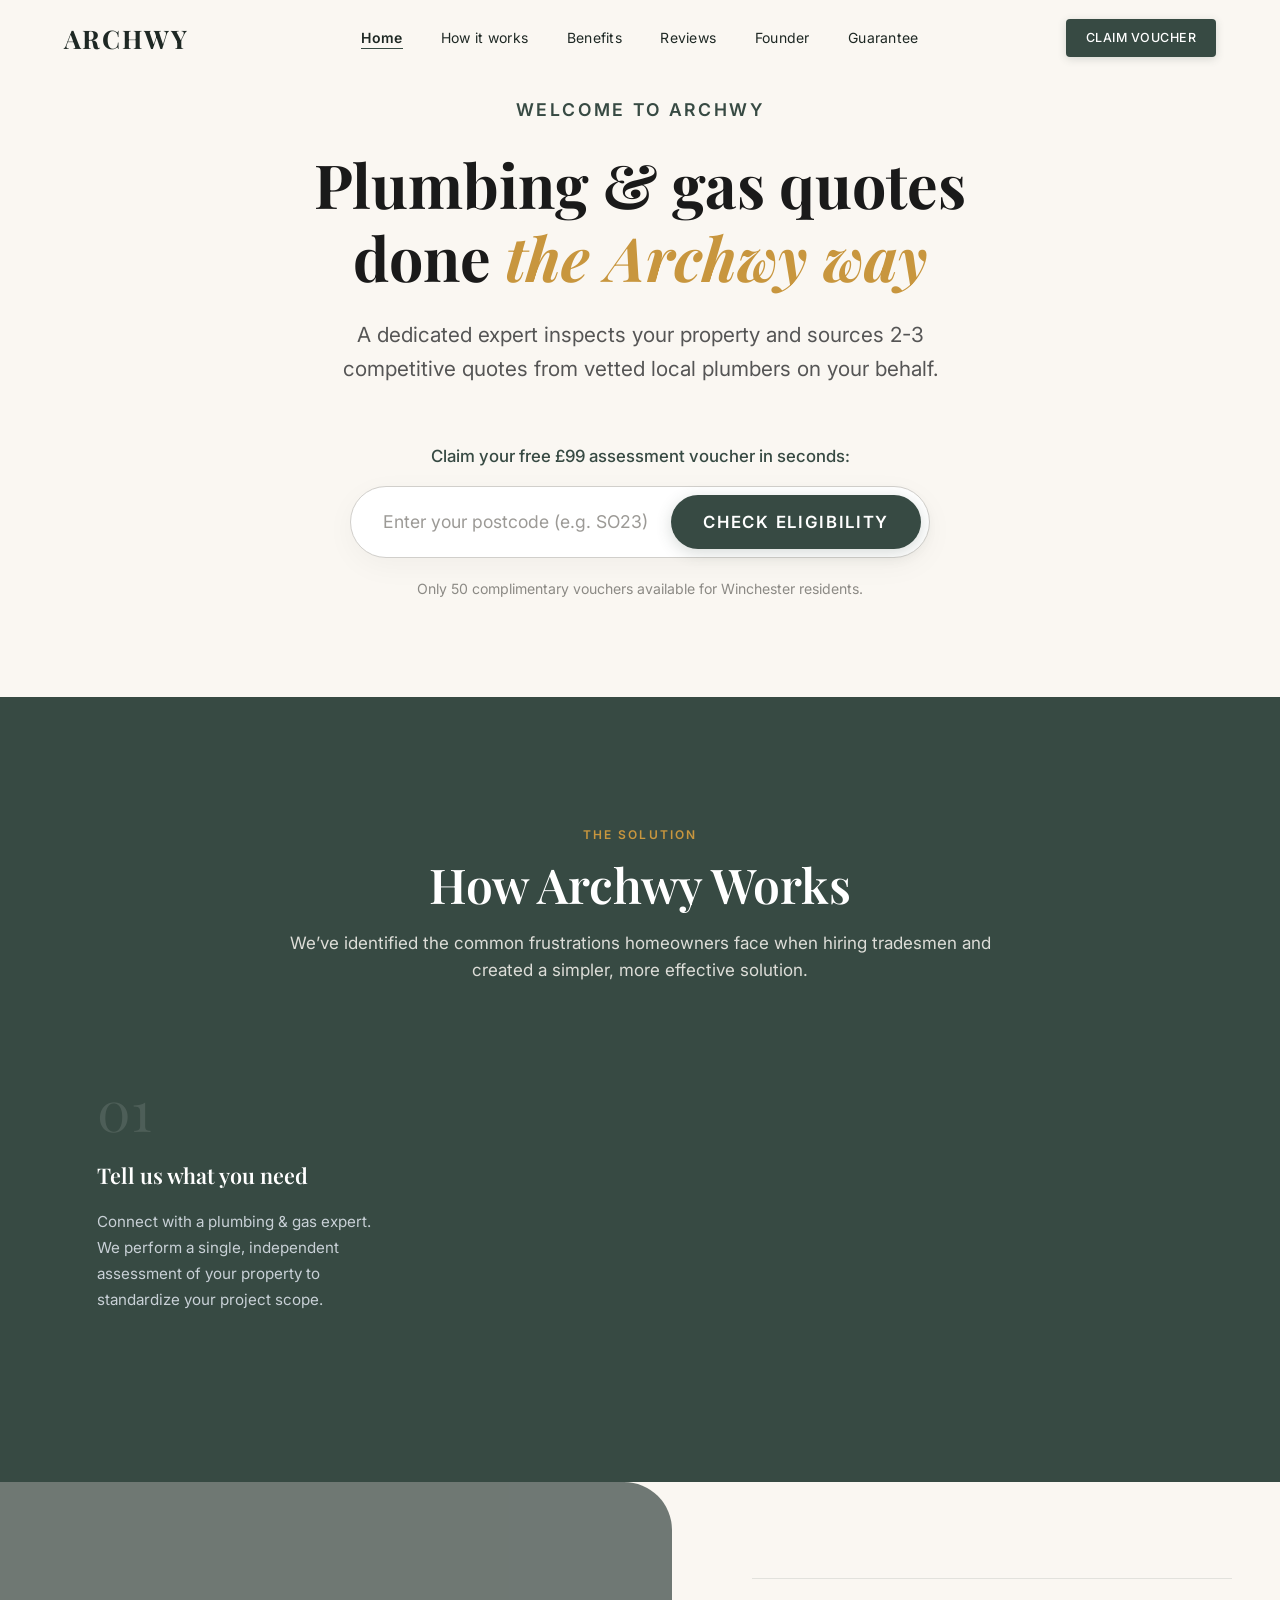
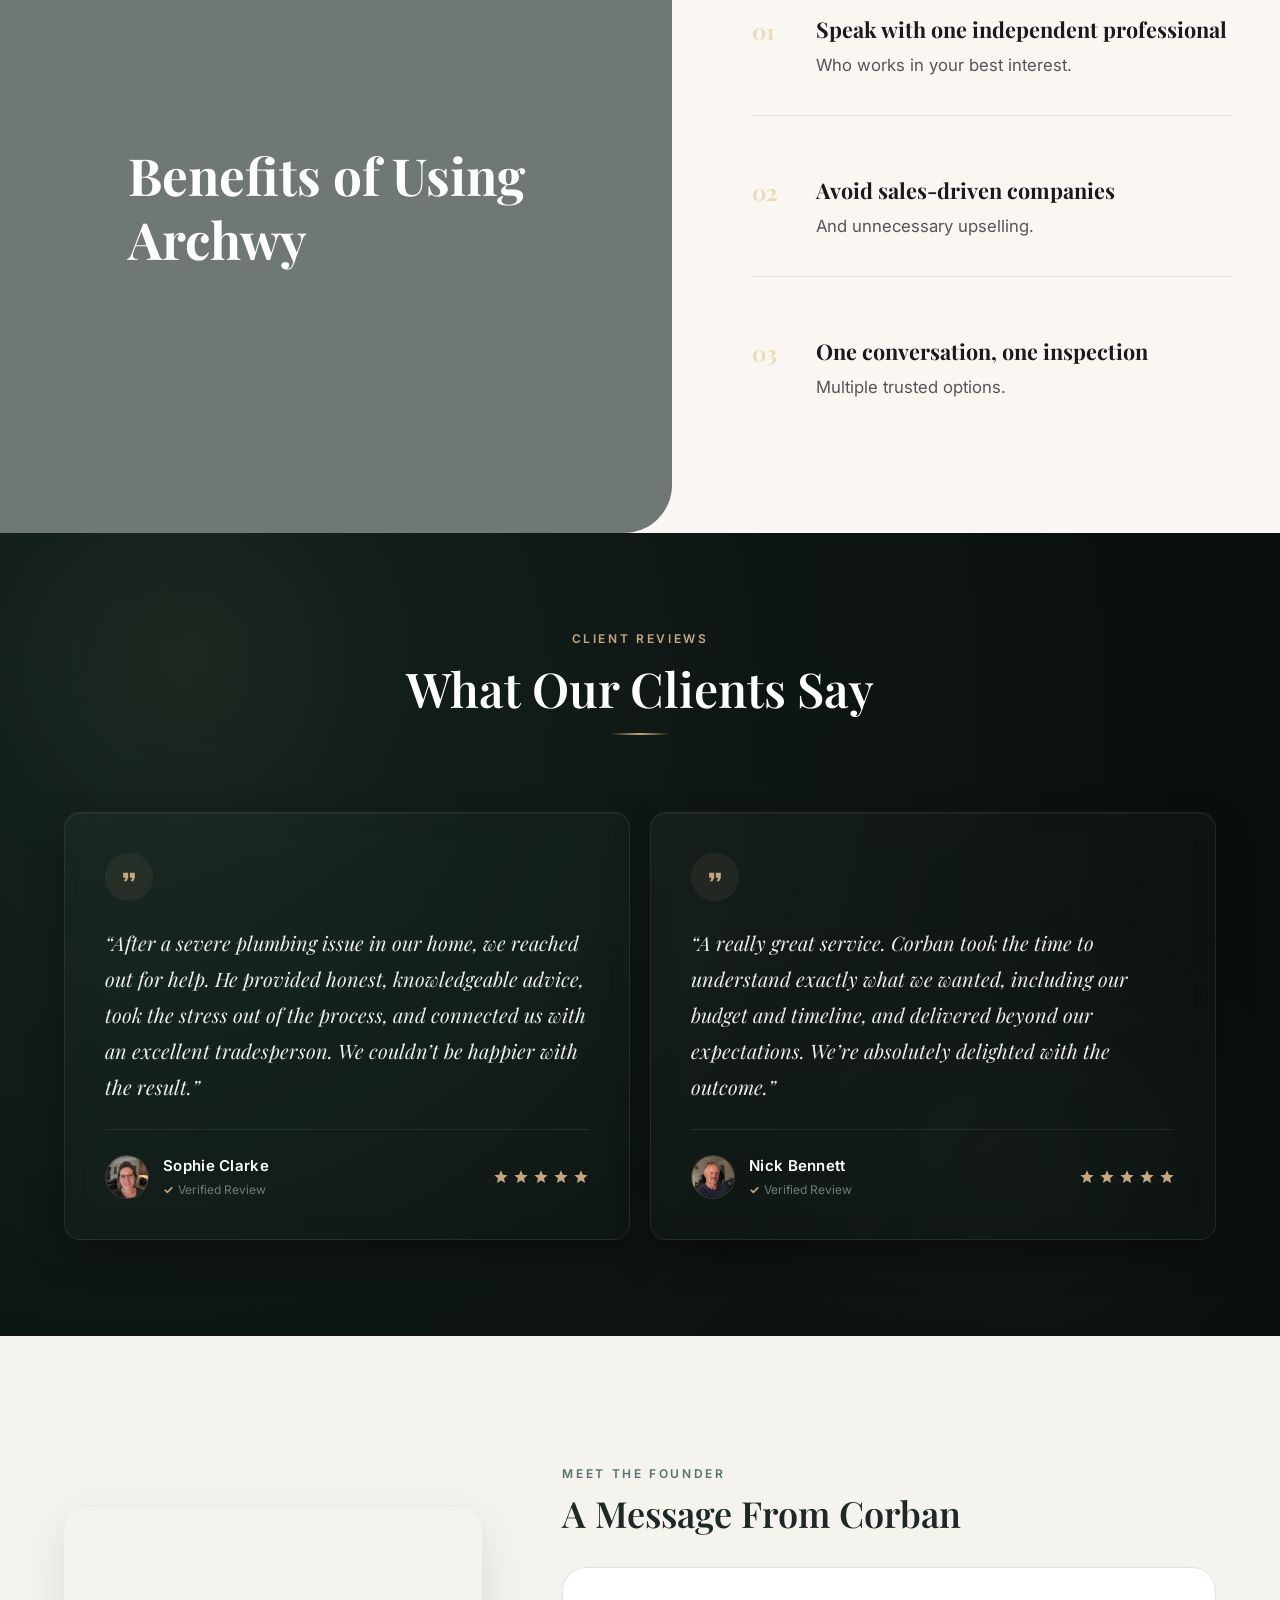
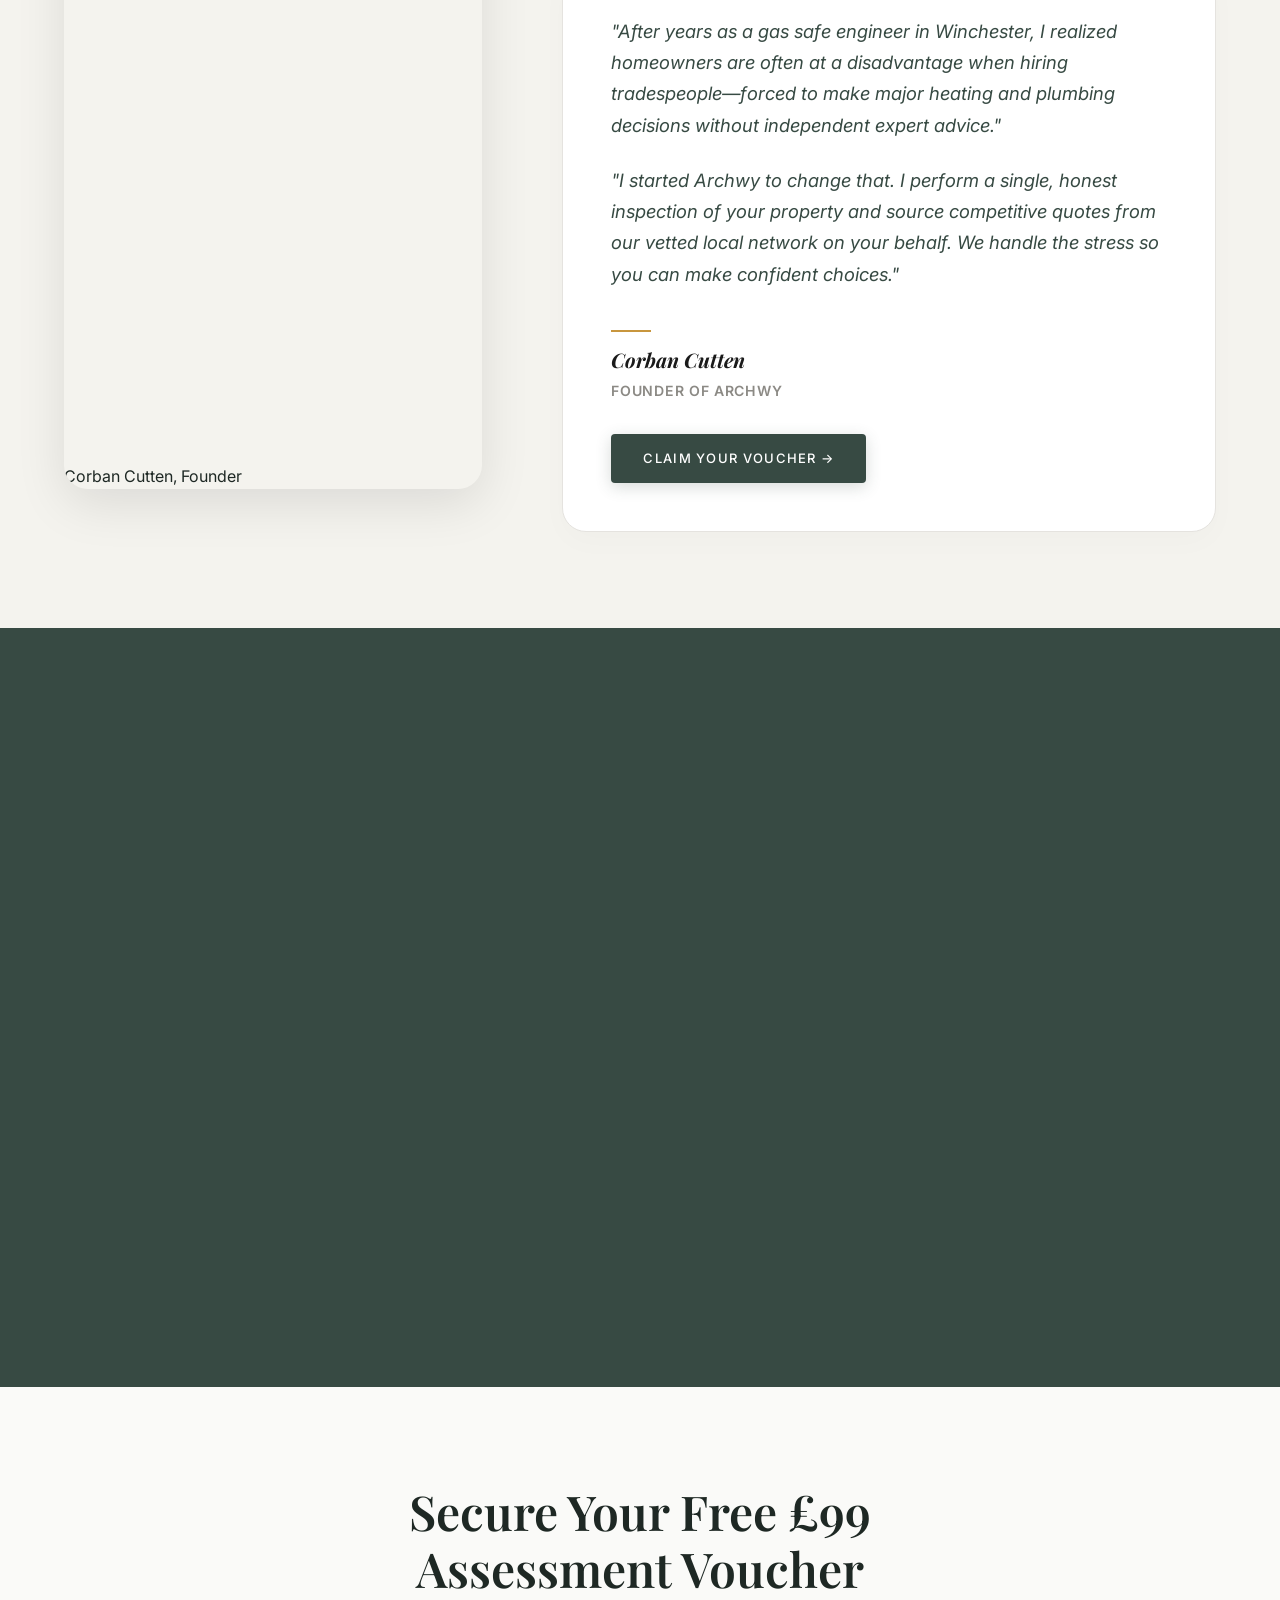
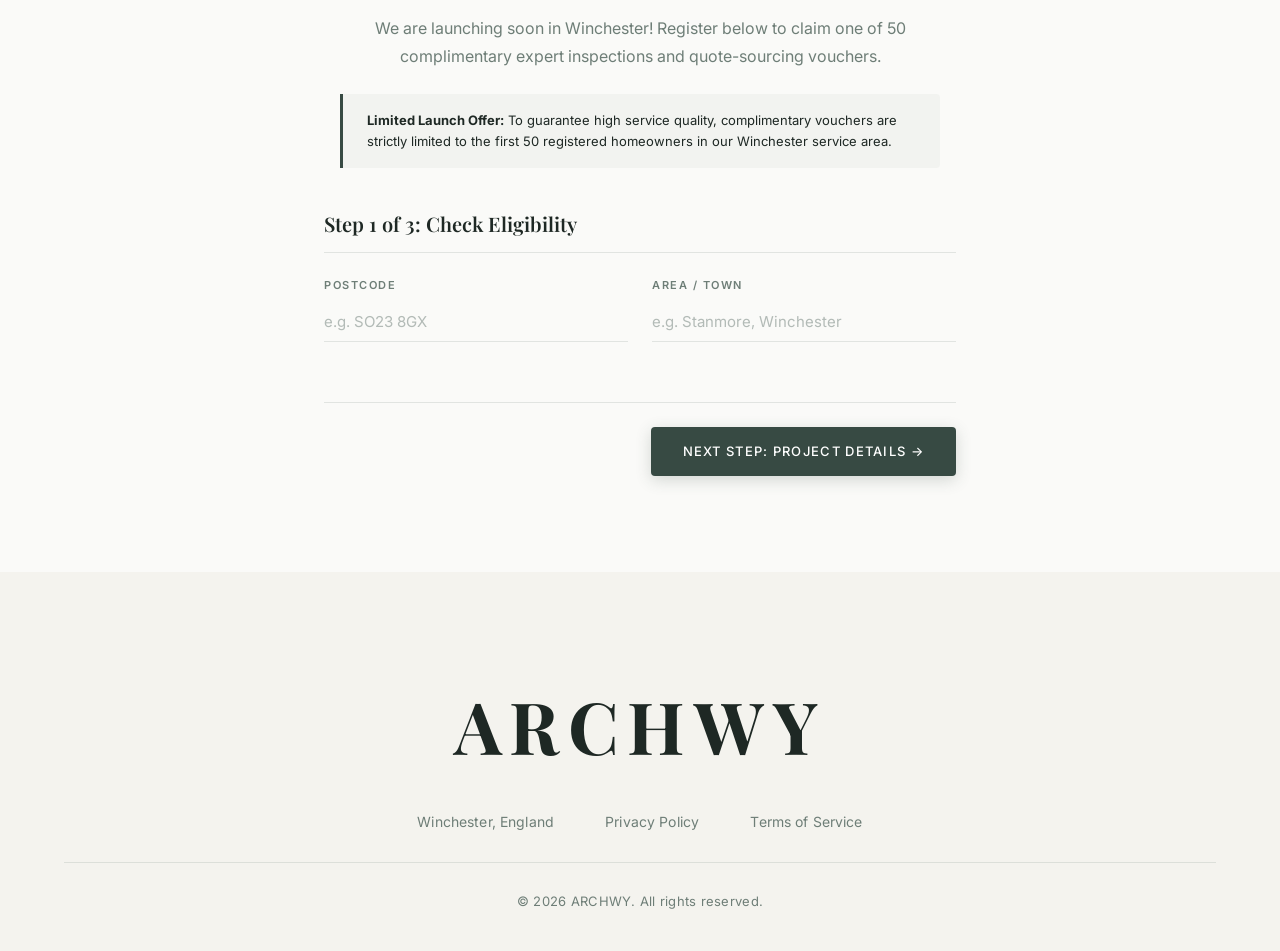
==== commit d3a14343: "Update index.html" ====
--- a/index.html
+++ b/index.html
@@ -462,21 +462,118 @@
       }
     }
 
-    /* ─── Guarantee (Trust) Section Polish ─── */
+    /* ─── Guarantee Section (Trust Section) Framed Editorial Design ─── */
+    .trust {
+      background: var(--green-deep) !important;
+      color: #FFFFFF;
+      padding: 8rem 0 !important; /* Elegant section top/bottom padding */
+    }
+
     .trust-grid {
-      align-items: center !important; /* Vertical centering alignment */
+      display: grid !important;
+      grid-template-columns: 0.75fr 1.25fr !important; /* 37.5% image, 62.5% text layout balance */
+      gap: 5rem !important; /* Spacious vertical whitespace division */
+      align-items: center !important; /* Center content vertically */
     }
 
     .trust-image-wrap {
-      border-radius: 0 48px 0 48px !important; /* Asymmetrical architectural corners */
+      width: 100% !important;
+      aspect-ratio: 4 / 5 !important; /* Refined portrait lookbook layout */
+      border-radius: 24px !important; /* Standardized rounded corners on all sides */
+      overflow: hidden;
+      box-shadow: 0 20px 40px rgba(0, 0, 0, 0.25) !important; /* Premium drop shadow */
+      margin: 0 !important;
+    }
+
+    .trust-img {
+      width: 100% !important;
+      height: 100% !important;
+      object-fit: cover !important;
+      display: block;
     }
 
     .trust-content {
+      display: flex !important;
+      flex-direction: column !important;
+      justify-content: center !important;
+      align-items: flex-start !important;
+      padding: 0 !important; /* Reset padding box sizes */
+      gap: 3.5rem !important; /* Layout whitespace gap */
+      box-sizing: border-box;
+      background: transparent !important; /* Clear background to let forest green act as canvas */
+    }
+
+    .trust-guarantee {
+      border-bottom: none !important;
+      padding-bottom: 0 !important;
+      margin-bottom: 0 !important;
+    }
+
+    .trust-guarantee-title {
+      font-family: var(--font-serif);
+      font-size: 2rem;
+      font-weight: 600;
+      color: #FFFFFF !important;
+      margin-bottom: 0.75rem;
+      line-height: 1.3;
+    }
+
+    .trust-guarantee-text {
+      font-family: var(--font-sans);
+      font-size: 1rem;
+      line-height: 1.7;
+      color: #E2E8F0 !important;
+      opacity: 0.85;
+      margin: 0;
+    }
+
+    .trust-guarantee-text strong {
+      color: #FAF7F2 !important;
+      font-weight: 600;
+    }
+
+    /* ─── Pricing Feature Layout Drama ─── */
+    .trust-pricing-feature {
       display: flex;
       flex-direction: column;
-      justify-content: center;
-      align-items: flex-start !important; /* Stop the button from stretching */
-      height: 100%;
+      gap: 1.25rem;
+      width: 100%;
+    }
+
+    .pricing-badge-row {
+      display: flex;
+      align-items: center;
+      gap: 1.5rem;
+    }
+
+    .pricing-huge-number {
+      font-family: var(--font-serif);
+      font-size: 4.5rem;
+      font-weight: 500;
+      color: #C8963E !important; /* Premium Gold price number */
+      line-height: 0.9;
+    }
+
+    .pricing-badge-details {
+      display: flex;
+      flex-direction: column;
+      gap: 0.25rem;
+    }
+
+    .pricing-badge-label {
+      font-family: var(--font-sans);
+      font-size: 0.85rem;
+      font-weight: 600;
+      color: #C8963E !important; /* Gold label text */
+      text-transform: uppercase;
+      letter-spacing: 0.05em;
+    }
+
+    .pricing-badge-promo {
+      font-family: var(--font-sans);
+      font-size: 0.9rem;
+      color: #FFFFFF !important;
+      font-weight: 500;
     }
 
     .trust-content .btn-light {
@@ -485,6 +582,24 @@
       text-transform: uppercase;
       font-weight: 600;
       letter-spacing: 0.05em;
+    }
+
+    @media (max-width: 991px) {
+      .trust-grid {
+        grid-template-columns: 1fr !important;
+        gap: 3rem !important;
+      }
+      .trust-image-wrap {
+        aspect-ratio: 16 / 10 !important; /* Wide banner on mobile devices */
+        border-radius: 16px !important;
+      }
+      .trust-content {
+        padding: 0 !important;
+        gap: 2.5rem !important;
+      }
+      .pricing-huge-number {
+        font-size: 3.5rem;
+      }
     }
 
     /* ─── How It Works (Solution Section) Green Theme Overrides ─── */
@@ -865,22 +980,29 @@
     <!-- ═══════════════════════════════════════ TRUST ══ -->
     <section class="trust section" id="guarantee">
       <div class="container trust-grid">
-        <div class="trust-image-wrap" data-animate="fade-up" data-delay="0">
+        <div class="trust-image-wrap" data-animate="fade-right" data-delay="0">
           <img src="bathroom.png" alt="Luxury modern bathroom with black sink and gold fixtures" class="trust-img" loading="lazy" />
         </div>
 
-        <div class="trust-content" data-animate="fade-up" data-delay="150">
+        <div class="trust-content" data-animate="fade-left" data-delay="150">
           <div class="trust-guarantee">
             <h3 class="trust-guarantee-title">Our Guarantee</h3>
-            <p class="trust-guarantee-text">We're committed to finding you the right tradesperson. If our first
-              recommendations aren't the right match, we'll reassess your needs and present further options.</p>
-          </div>
-
-          <div class="trust-guarantee">
-            <h3 class="trust-guarantee-title">Transparent Pricing</h3>
-            <p class="trust-guarantee-text">Standard inspections are priced at £99. However, to preserve the quality of
-              our service during this initial rollout, complimentary inspections are strictly limited to the first 50
-              homeowners who register their interest.</p>
+            <p class="trust-guarantee-text">
+              We are committed to finding the right tradesperson for your home. If our first recommendations aren’t a perfect match, <strong>we will reassess your scope and source further options at zero cost</strong>.
+            </p>
+          </div>
+
+          <div class="trust-pricing-feature">
+            <div class="pricing-badge-row">
+              <span class="pricing-huge-number">£99</span>
+              <div class="pricing-badge-details">
+                <span class="pricing-badge-label">Standard Assessment Value</span>
+                <span class="pricing-badge-promo">Complimentary for First 50 Signups</span>
+              </div>
+            </div>
+            <p class="trust-guarantee-text">
+              To preserve our strict quality standards during our initial rollout, complimentary inspections are <strong>strictly limited to the first 50 registered homeowners</strong> in Winchester.
+            </p>
           </div>
 
           <a href="#waitlist" class="btn btn-light" style="margin-top: 1rem;">Claim your voucher →</a>
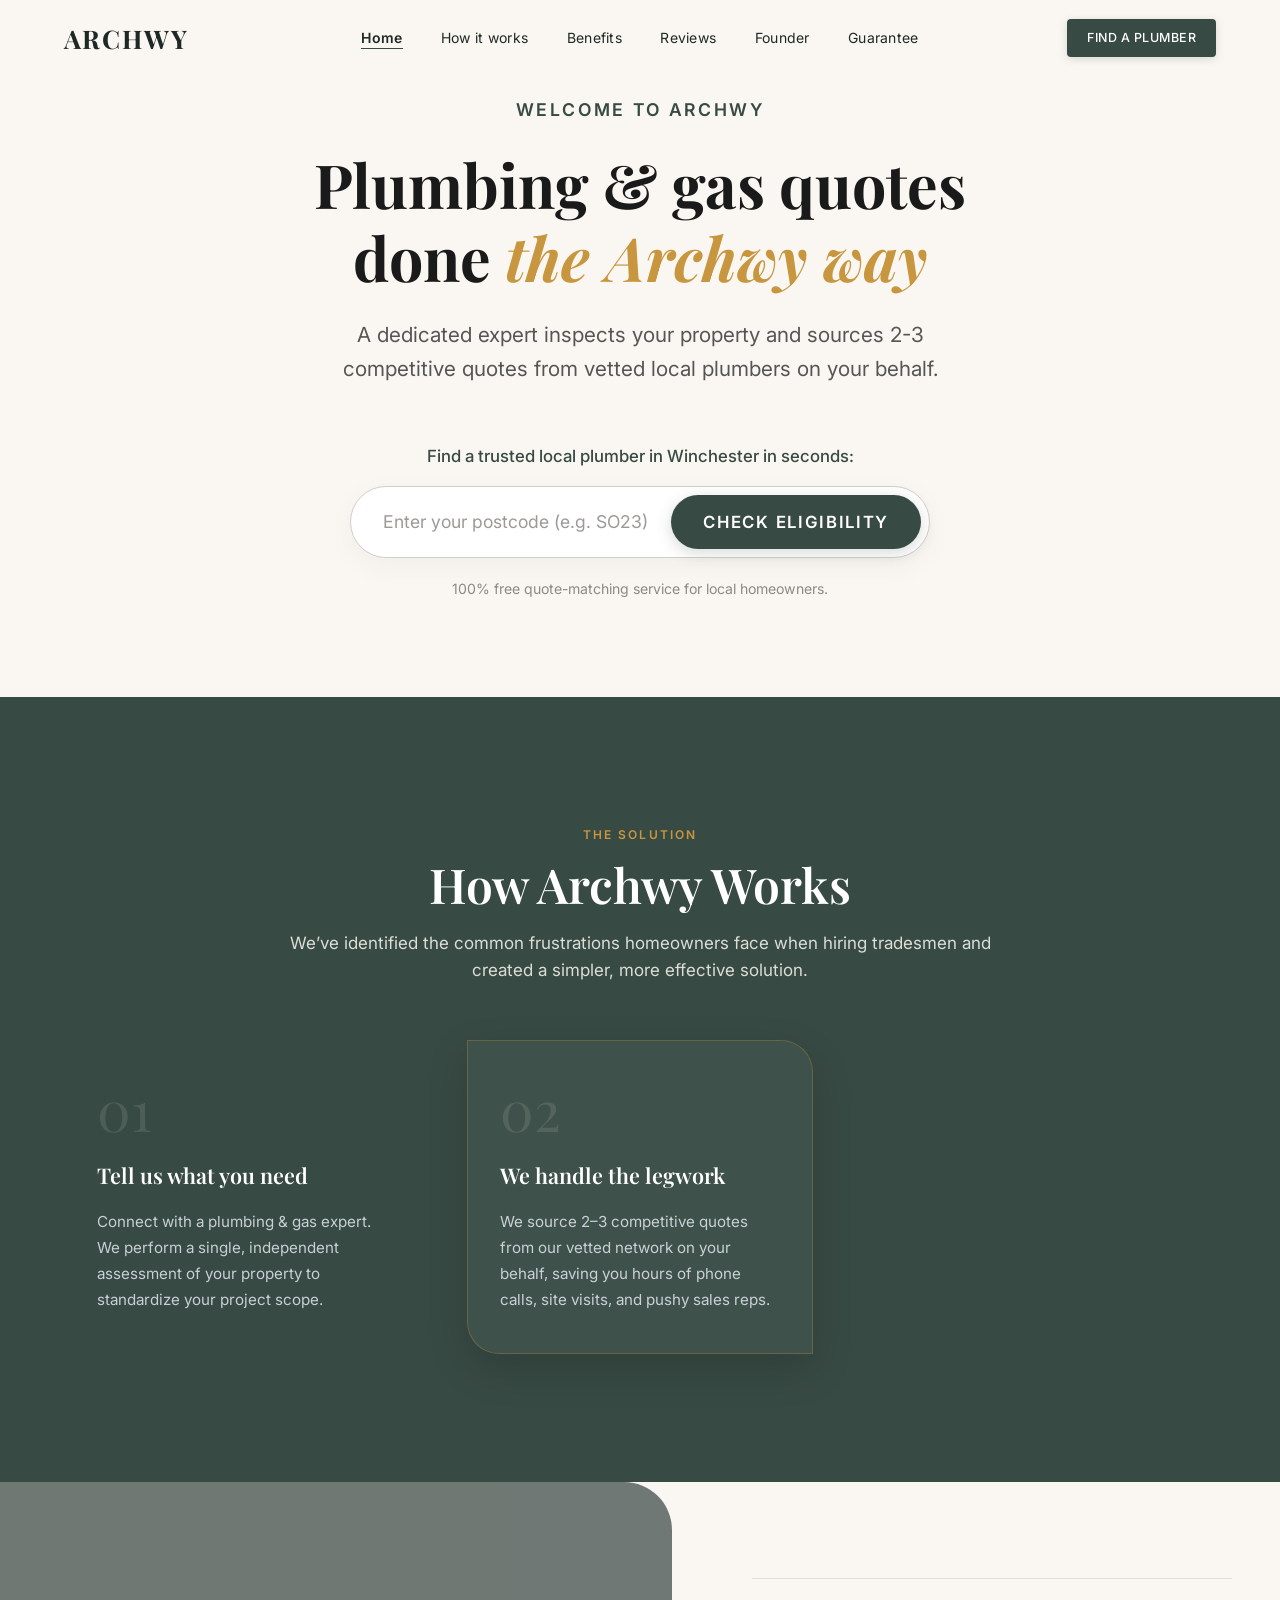
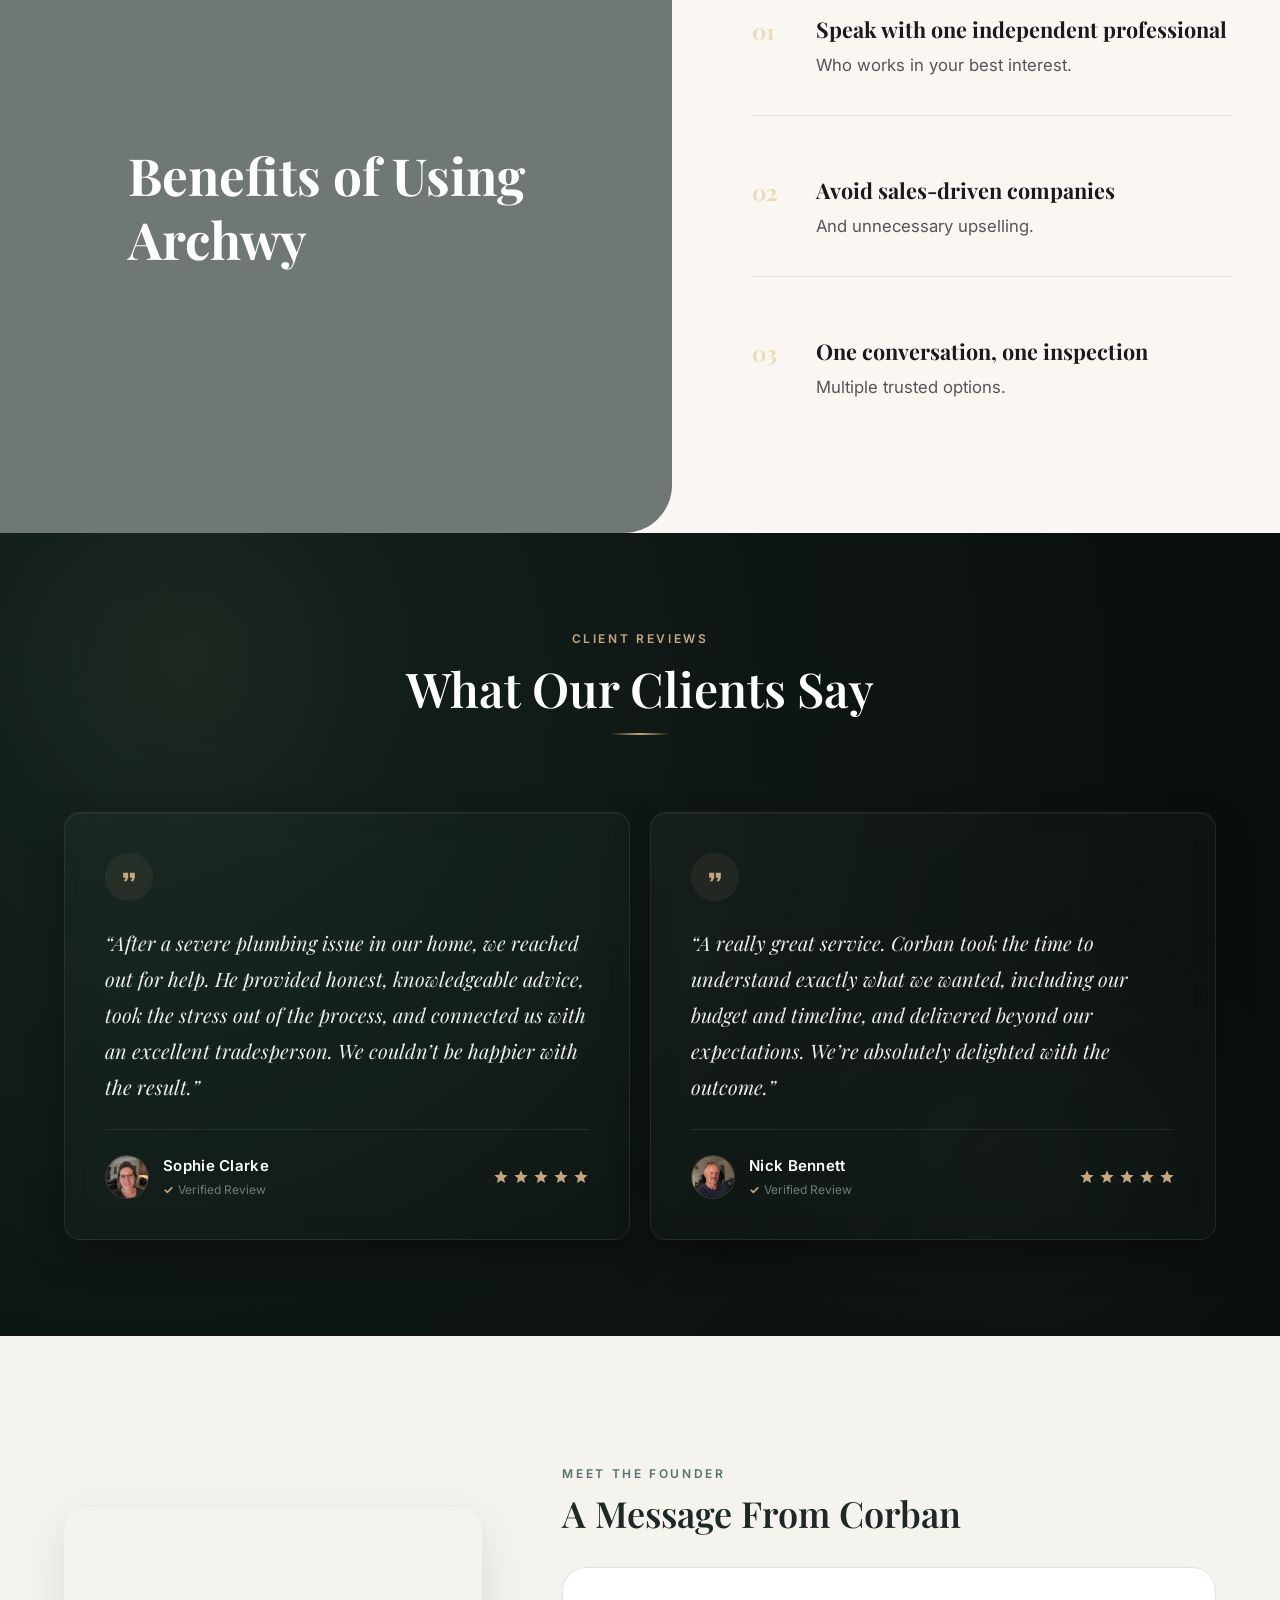
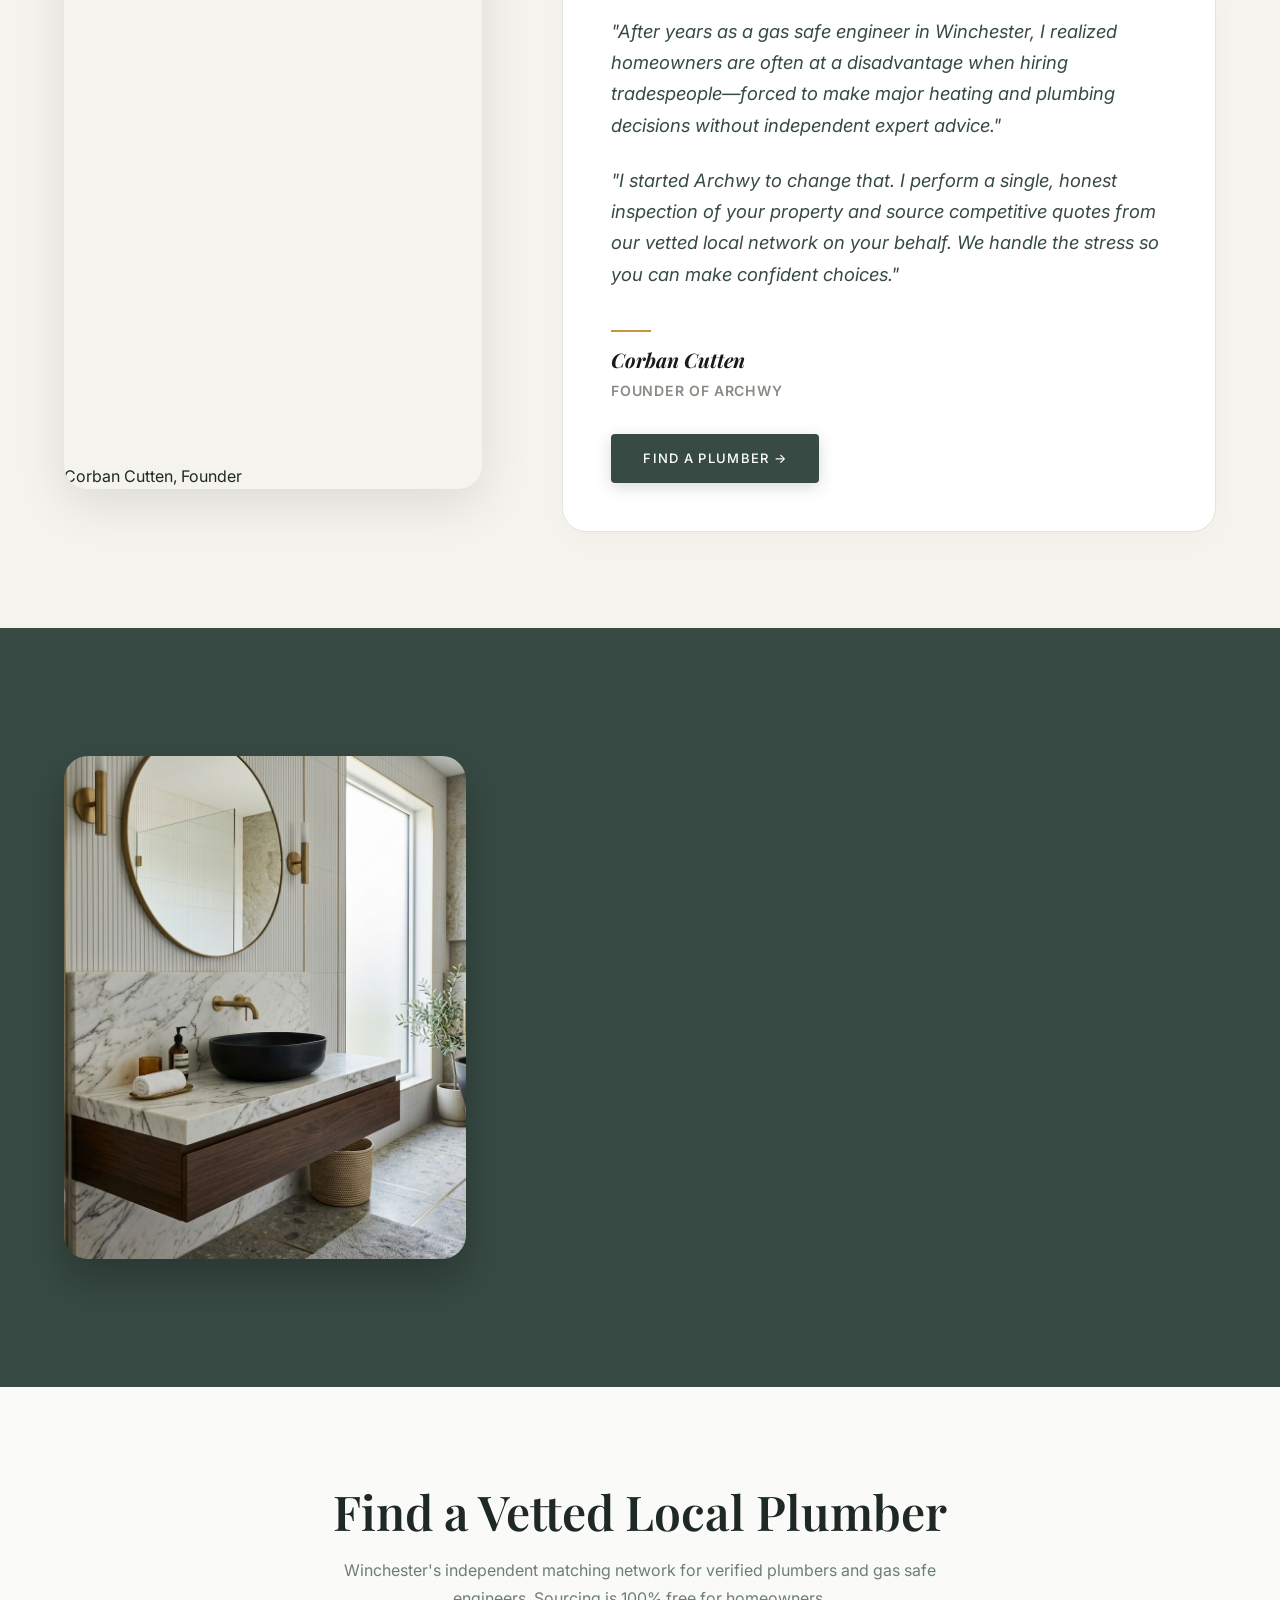
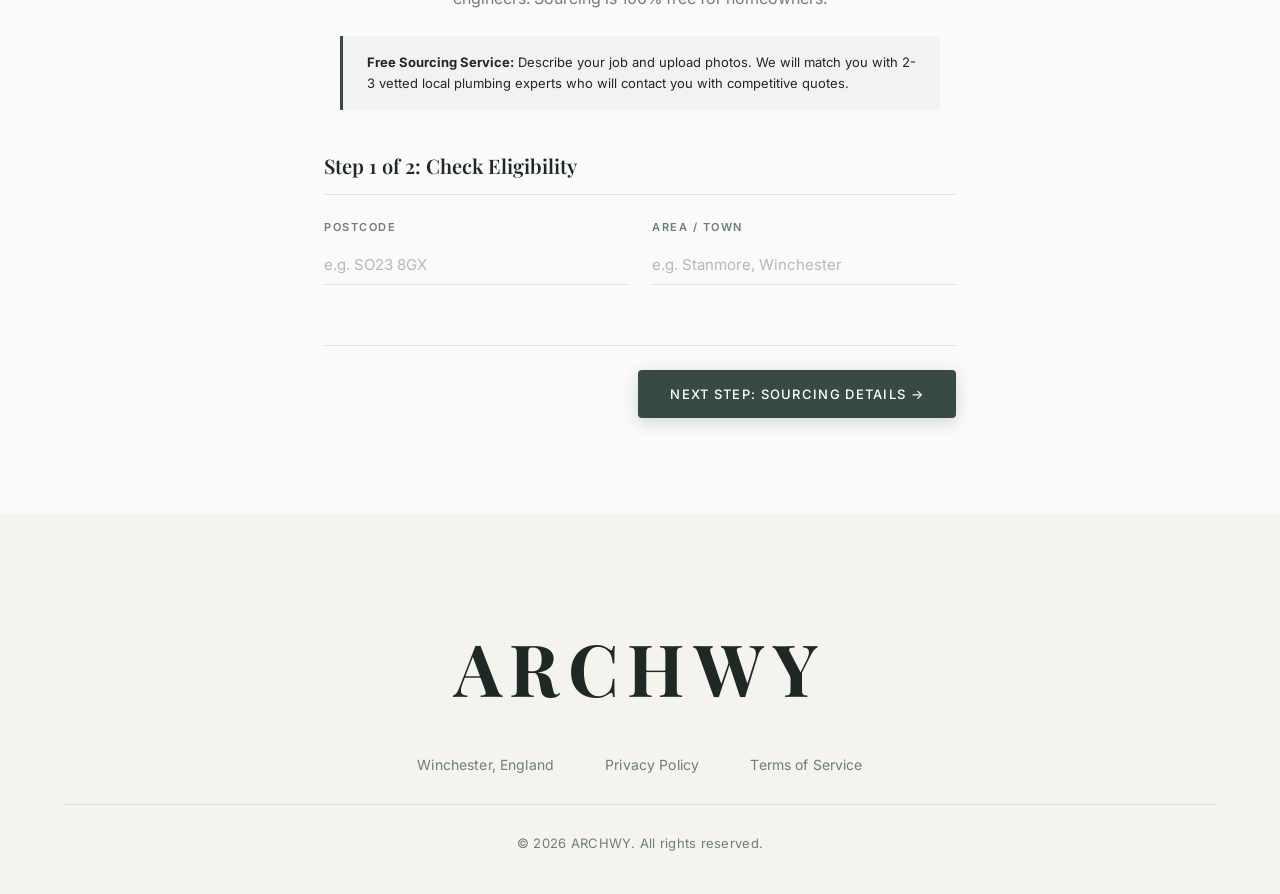
==== commit 1980de6a: "Update index.html" ====
--- a/index.html
+++ b/index.html
@@ -704,8 +704,102 @@
       .step-highlighted {
         transform: none !important;
       }
-
-
+    }
+
+    /* ─── Premium Drag-and-Drop Photo Uploader ─── */
+    .photo-upload-zone {
+      border: 2px dashed rgba(55, 74, 67, 0.2);
+      border-radius: 12px;
+      padding: 2.25rem 1.5rem;
+      text-align: center;
+      background: #FFFFFF;
+      cursor: pointer;
+      transition: all 0.3s ease;
+      display: flex;
+      flex-direction: column;
+      align-items: center;
+      gap: 0.75rem;
+      margin-bottom: 1rem;
+    }
+
+    .photo-upload-zone:hover, .photo-upload-zone.dragover {
+      border-color: #C8963E;
+      background: rgba(200, 150, 62, 0.03);
+    }
+
+    .photo-upload-zone .upload-icon {
+      color: #C8963E;
+      transition: transform 0.3s ease;
+    }
+
+    .photo-upload-zone:hover .upload-icon {
+      transform: translateY(-4px);
+    }
+
+    .photo-upload-zone .upload-text {
+      font-size: 0.95rem;
+      color: #374A43;
+      margin: 0;
+      font-weight: 500;
+    }
+
+    .photo-upload-zone .upload-browse {
+      color: #C8963E;
+      font-weight: 600;
+      text-decoration: underline;
+    }
+
+    .photo-upload-zone .upload-limit {
+      font-size: 0.8rem;
+      color: #7A8B84;
+      margin: 0;
+    }
+
+    .photo-preview-grid {
+      display: grid;
+      grid-template-columns: repeat(auto-fill, minmax(80px, 1fr));
+      gap: 12px;
+      margin-top: 1rem;
+    }
+
+    .photo-preview-item {
+      position: relative;
+      aspect-ratio: 1;
+      border-radius: 8px;
+      overflow: hidden;
+      border: 1px solid rgba(55, 74, 67, 0.15);
+      background: #FAFAFA;
+      box-shadow: 0 4px 10px rgba(0, 0, 0, 0.05);
+    }
+
+    .photo-preview-item img {
+      width: 100%;
+      height: 100%;
+      object-fit: cover;
+    }
+
+    .photo-preview-item .remove-btn {
+      position: absolute;
+      top: 4px;
+      right: 4px;
+      width: 20px;
+      height: 20px;
+      border-radius: 50%;
+      background: rgba(55, 74, 67, 0.8);
+      color: #FFF;
+      border: none;
+      display: flex;
+      align-items: center;
+      justify-content: center;
+      font-size: 12px;
+      cursor: pointer;
+      line-height: 1;
+      padding: 0;
+      transition: background 0.3s;
+    }
+
+    .photo-preview-item .remove-btn:hover {
+      background: #C0392B;
     }
   </style>
 </head>
@@ -726,14 +820,14 @@
         <li><a href="#testimonials" class="nav-link" data-section="testimonials">Reviews</a></li>
         <li><a href="#meet-founder" class="nav-link" data-section="meet-founder">Founder</a></li>
         <li><a href="#guarantee" class="nav-link" data-section="guarantee">Guarantee</a></li>
-        <li class="nav-mobile-cta-wrap"><a href="#waitlist" class="btn btn-primary nav-mobile-cta">Claim Voucher</a></li>
+        <li class="nav-mobile-cta-wrap"><a href="#waitlist" class="btn btn-primary nav-mobile-cta">Find a Plumber</a></li>
         <li class="nav-mobile-footer">
           <div class="nav-mobile-footer-location">Winchester, England</div>
           <div class="nav-mobile-footer-logo">ARCHWY</div>
           <div class="nav-mobile-footer-copy">&copy; 2026 ARCHWY. All rights reserved.</div>
         </li>
       </ul>
-      <a href="#waitlist" class="btn btn-nav-cta" id="navCtaBtn">Claim Voucher</a>
+      <a href="#waitlist" class="btn btn-nav-cta" id="navCtaBtn">Find a Plumber</a>
     </nav>
   </header>
 
@@ -752,12 +846,12 @@
 
         <!-- Interactive Postcode Checker -->
         <div class="hero-search-wrapper">
-          <p class="hero-search-label">Claim your free £99 assessment voucher in seconds:</p>
+          <p class="hero-search-label">Find a trusted local plumber in Winchester in seconds:</p>
           <div class="hero-search-box">
             <input type="text" id="heroPostcode" class="hero-search-input" placeholder="Enter your postcode (e.g. SO23)" aria-label="Enter your postcode" />
             <button type="button" id="heroCtaBtn" class="btn btn-primary hero-search-btn">Check Eligibility</button>
           </div>
-          <p class="hero-search-note">Only 50 complimentary vouchers available for Winchester residents.</p>
+          <p class="hero-search-note">100% free quote-matching service for local homeowners.</p>
         </div>
       </div>
     </section>
@@ -969,7 +1063,7 @@
             </div>
 
             <div class="meet-founder-actions-split">
-              <a href="#waitlist" class="btn btn-primary">Claim your voucher →</a>
+              <a href="#waitlist" class="btn btn-primary">Find a Plumber →</a>
             </div>
           </div>
         </div>
@@ -994,18 +1088,18 @@
 
           <div class="trust-pricing-feature">
             <div class="pricing-badge-row">
-              <span class="pricing-huge-number">£99</span>
+              <span class="pricing-huge-number">FREE</span>
               <div class="pricing-badge-details">
-                <span class="pricing-badge-label">Standard Assessment Value</span>
-                <span class="pricing-badge-promo">Complimentary for First 50 Signups</span>
+                <span class="pricing-badge-label">Homeowner Matchmaking</span>
+                <span class="pricing-badge-promo">100% Free Sourcing Service</span>
               </div>
             </div>
             <p class="trust-guarantee-text">
-              To preserve our strict quality standards during our initial rollout, complimentary inspections are <strong>strictly limited to the first 50 registered homeowners</strong> in Winchester.
+              No hidden fees, no matching charges, and no commissions. We inspect your project details and source competitive quotes from our vetted local plumbers <strong>entirely free of charge</strong>.
             </p>
           </div>
 
-          <a href="#waitlist" class="btn btn-light" style="margin-top: 1rem;">Claim your voucher →</a>
+          <a href="#waitlist" class="btn btn-light" style="margin-top: 1rem;">Get Free Quotes →</a>
         </div>
       </div>
     </section>
@@ -1013,14 +1107,14 @@
     <!-- ══════════════════════════════════ LAUNCH VOUCHER FORM ══ -->
     <section class="waitlist section" id="waitlist">
       <div class="container waitlist-inner">
-        <h2 class="section-title waitlist-title" data-animate="fade-up">Secure Your Free £99 Assessment Voucher</h2>
+        <h2 class="section-title waitlist-title" data-animate="fade-up">Find a Vetted Local Plumber</h2>
         <p class="waitlist-sub" data-animate="fade-up">
-          We are launching soon in Winchester! Register below to claim one of 50 complimentary expert inspections and quote-sourcing vouchers.
+          Winchester's independent matching network for verified plumbers and gas safe engineers. Sourcing is 100% free for homeowners.
         </p>
 
         <div class="waitlist-info-box" data-animate="fade-up">
           <p>
-            <strong>Limited Launch Offer:</strong> To guarantee high service quality, complimentary vouchers are strictly limited to the first 50 registered homeowners in our Winchester service area.
+            <strong>Free Sourcing Service:</strong> Describe your job and upload photos. We will match you with 2-3 vetted local plumbing experts who will contact you with competitive quotes.
           </p>
         </div>
 
@@ -1028,7 +1122,7 @@
 
           <!-- STEP 1: Eligibility & Location -->
           <div class="form-step active" data-step="1">
-            <h3 class="step-heading">Step 1 of 3: Check Eligibility</h3>
+            <h3 class="step-heading">Step 1 of 2: Check Eligibility</h3>
 
             <div class="form-row">
               <div class="form-group">
@@ -1044,51 +1138,13 @@
             </div>
 
             <div class="form-actions">
-              <button type="button" class="btn btn-primary btn-next">Next Step: Project Details →</button>
-            </div>
-          </div>
-
-          <!-- STEP 2: Project Info -->
+              <button type="button" class="btn btn-primary btn-next">Next Step: Sourcing Details →</button>
+            </div>
+          </div>
+
+          <!-- STEP 2: Sourcing Details -->
           <div class="form-step" data-step="2" style="display: none;">
-            <h3 class="step-heading">Step 2 of 3: Upcoming Projects</h3>
-
-            <div class="form-group question-group">
-              <label class="question-label">What plumbing or gas project do you have coming up?</label>
-              <div class="radio-pill-group vertical-pills">
-                <label class="radio-pill">
-                  <input type="radio" name="project_type" value="Boiler Replacement / Upgrade" required>
-                  <span class="pill-text">Boiler Replacement or Upgrade</span>
-                </label>
-                <label class="radio-pill">
-                  <input type="radio" name="project_type" value="Bathroom Remodel / Refurbish">
-                  <span class="pill-text">Bathroom Remodel or Refurbish</span>
-                </label>
-                <label class="radio-pill">
-                  <input type="radio" name="project_type" value="General Plumbing Issue / Repair">
-                  <span class="pill-text">General Plumbing Issue or Repair</span>
-                </label>
-                <label class="radio-pill">
-                  <input type="radio" name="project_type" value="None - Just securing my voucher for future use">
-                  <span class="pill-text">None — Just securing my voucher for future use</span>
-                </label>
-              </div>
-              <span class="form-error" role="alert"></span>
-            </div>
-
-            <div class="form-group question-group">
-              <label class="question-label" for="q_extra">Briefly describe the job (optional)</label>
-              <textarea id="q_extra" name="q_extra" class="form-input form-textarea" placeholder="e.g., Boiler is old and needs replacing, bathroom remodel ideas..." rows="3"></textarea>
-            </div>
-
-            <div class="form-actions form-actions-split">
-              <button type="button" class="btn btn-outline btn-prev">← Back</button>
-              <button type="button" class="btn btn-primary btn-next">Next Step: Claim Voucher →</button>
-            </div>
-          </div>
-
-          <!-- STEP 3: Contact Info -->
-          <div class="form-step" data-step="3" style="display: none;">
-            <h3 class="step-heading">Step 3 of 3: Contact Details</h3>
+            <h3 class="step-heading">Step 2 of 2: Sourcing Details</h3>
 
             <div class="form-row">
               <div class="form-group">
@@ -1110,9 +1166,28 @@
               </div>
             </div>
 
+            <div class="form-group">
+              <label class="form-label" for="q_extra">What plumbing or gas job do you need help with?</label>
+              <textarea id="q_extra" name="q_extra" class="form-input form-textarea" placeholder="e.g. Boiler is leaking, radiator needs moving, quote for a bathroom remodel..." rows="4" required></textarea>
+              <span class="form-error" role="alert"></span>
+            </div>
+
+            <div class="form-group">
+              <label class="form-label">Upload photos of the issue <span style="font-weight: 400; opacity: 0.7;">(optional)</span></label>
+              <div class="photo-upload-zone" id="photoUploadZone">
+                <input type="file" id="fileInput" name="photos" accept="image/*" multiple style="display: none;" />
+                <svg class="upload-icon" width="36" height="36" viewBox="0 0 24 24" fill="none" stroke="currentColor" stroke-width="1.5">
+                  <path d="M21 15v4a2 2 0 0 1-2 2H5a2 2 0 0 1-2-2v-4M17 8l-5-5-5 5M12 3v12" stroke-linecap="round" stroke-linejoin="round"/>
+                </svg>
+                <p class="upload-text">Drag & drop images here, or <span class="upload-browse">browse files</span></p>
+                <p class="upload-limit">Up to 5 photos (max 5MB each)</p>
+              </div>
+              <div class="photo-preview-grid" id="photoPreviewGrid"></div>
+            </div>
+
             <div class="form-actions form-actions-split">
               <button type="button" class="btn btn-outline btn-prev">← Back</button>
-              <button type="submit" class="btn btn-primary" id="waitlistSubmitBtn">Claim My Voucher</button>
+              <button type="submit" class="btn btn-primary" id="waitlistSubmitBtn">Submit Free Request</button>
             </div>
           </div>
 
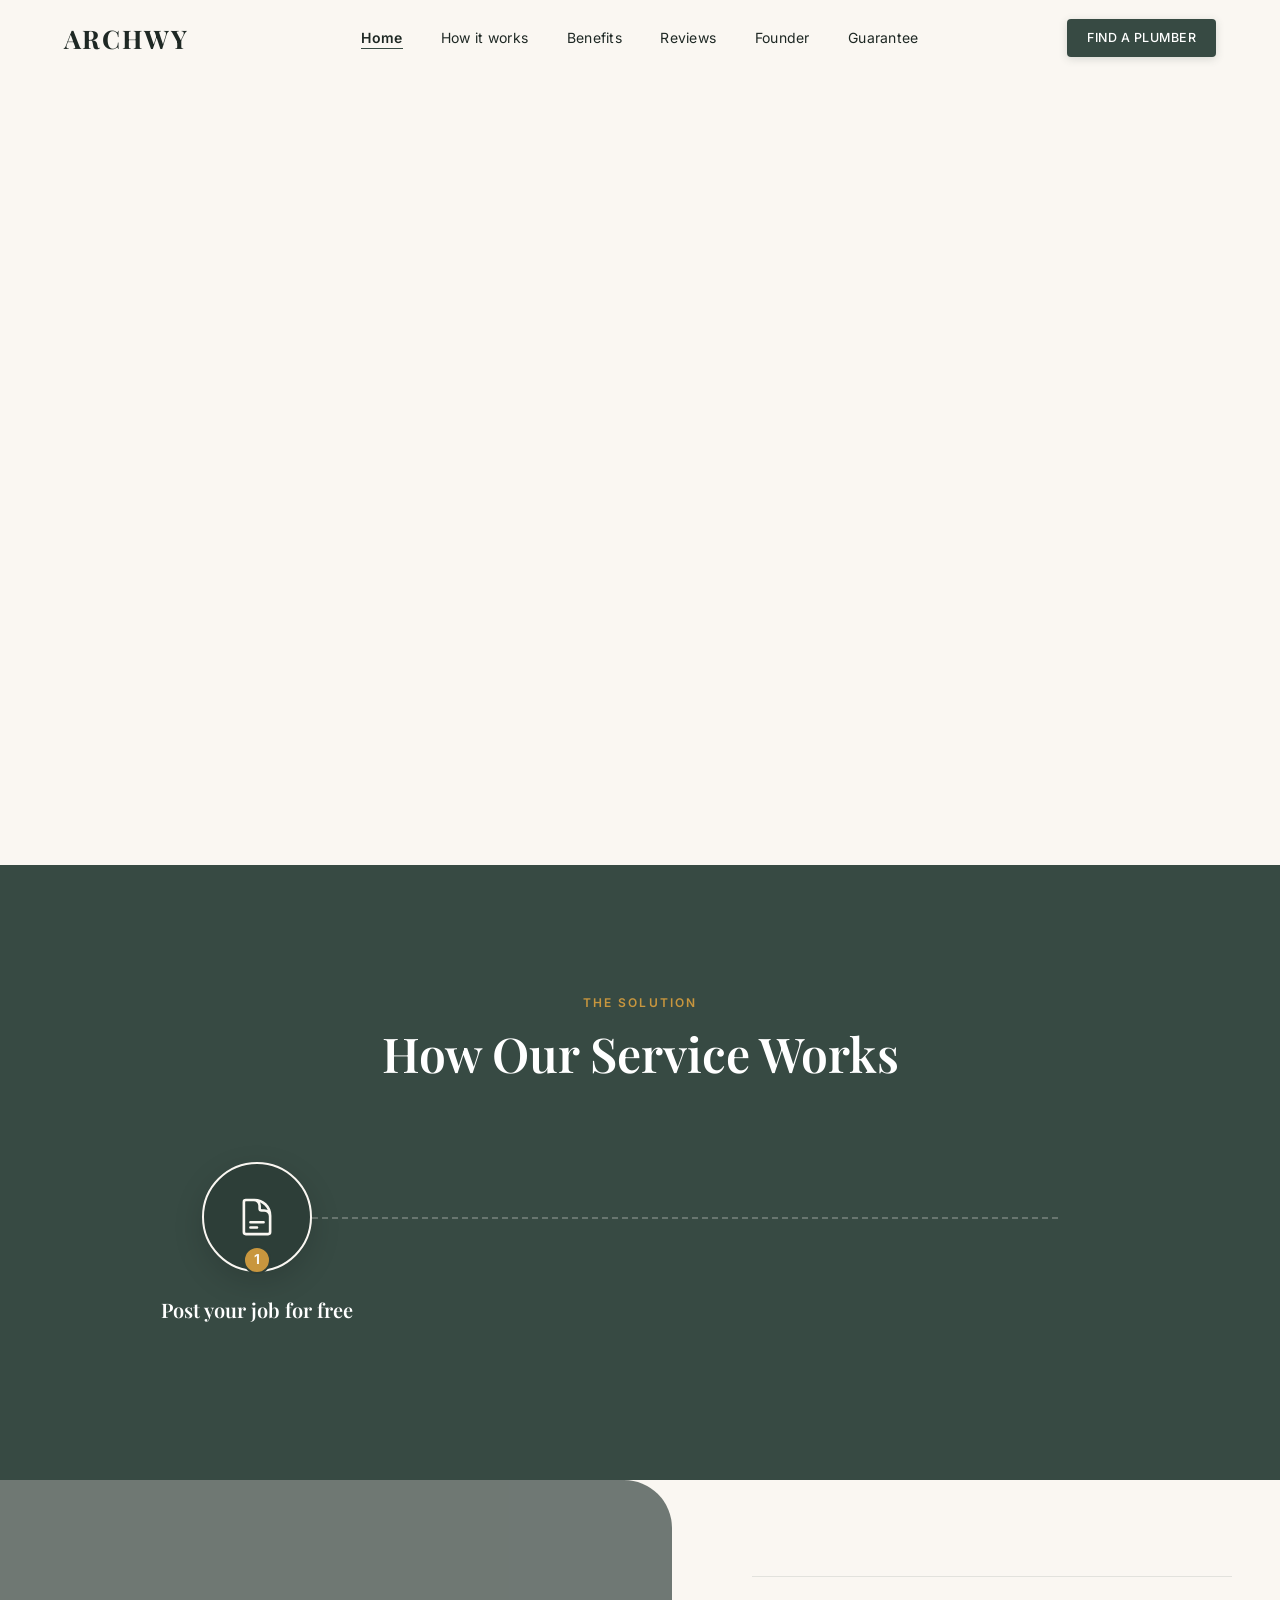
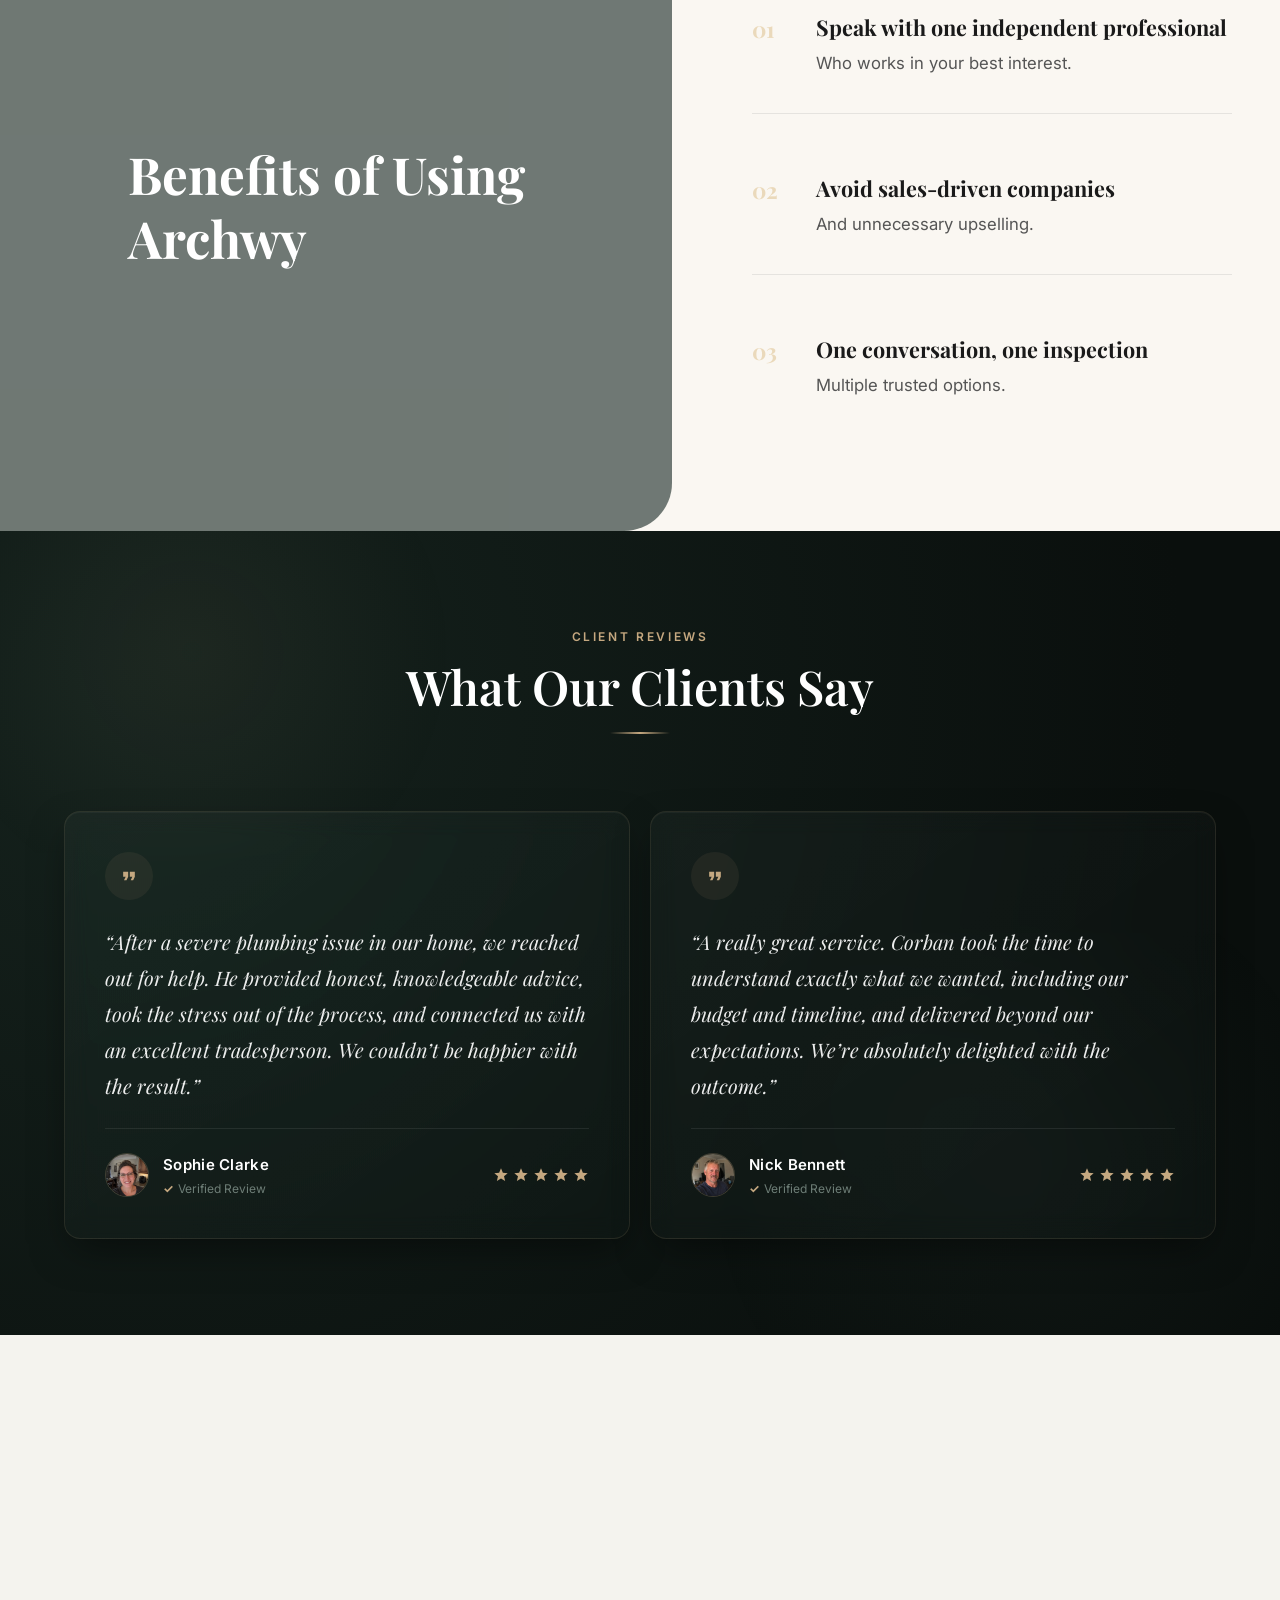
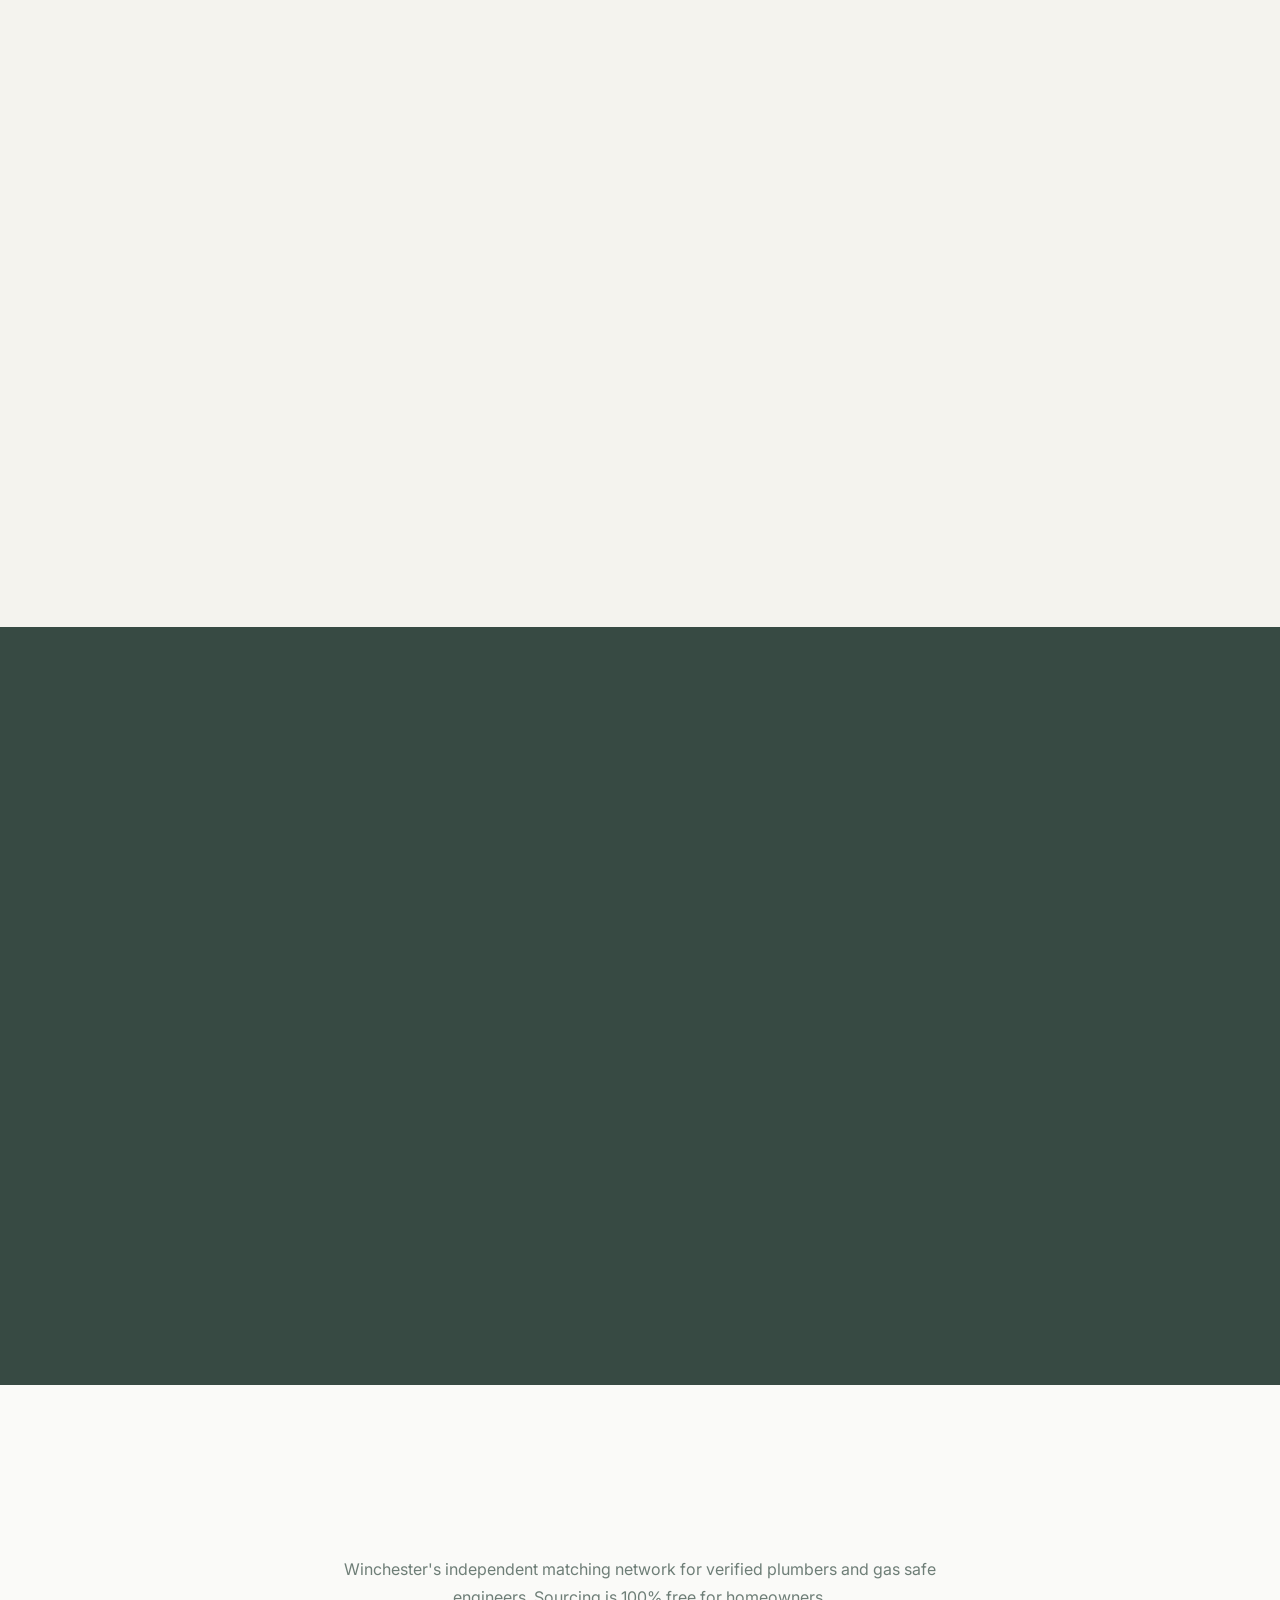
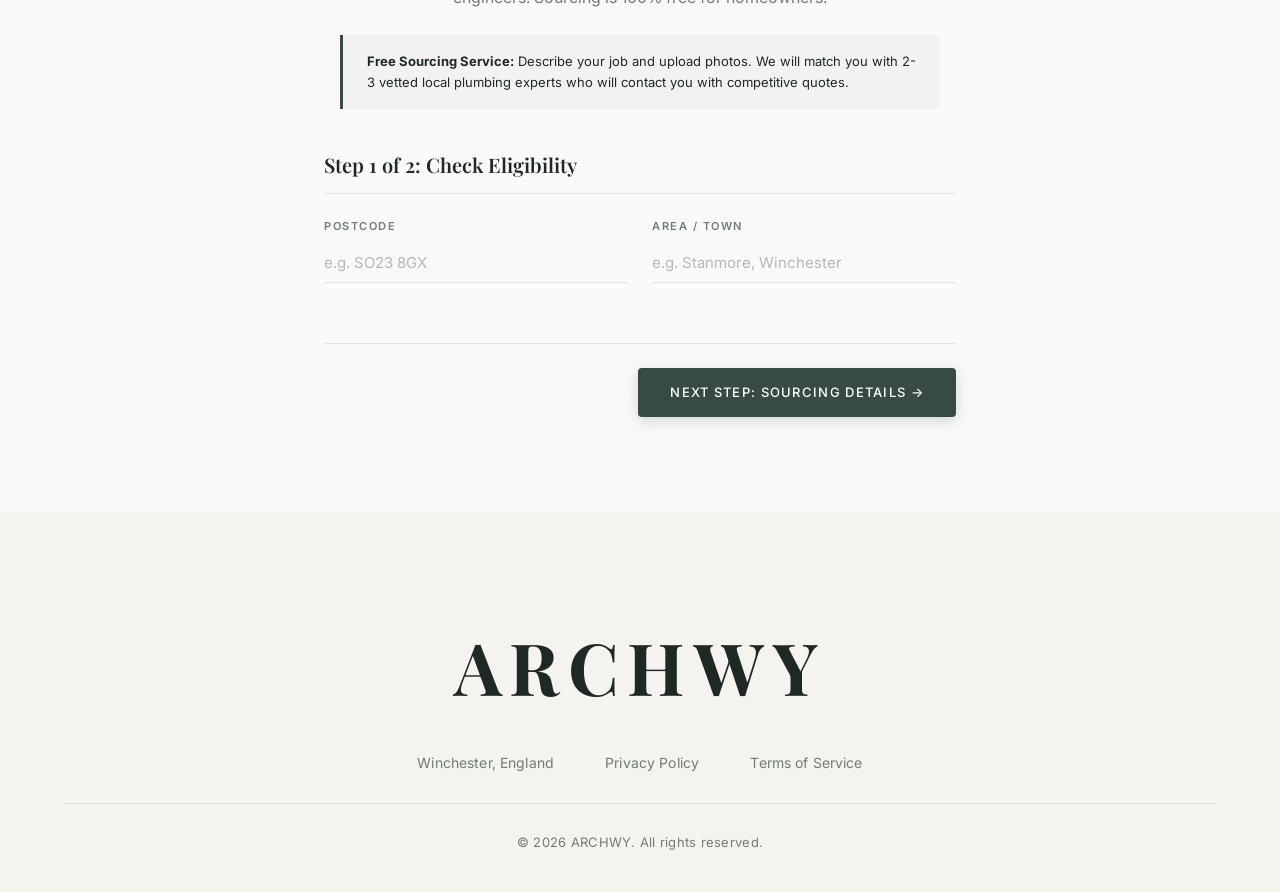
==== commit b80fd586: "Update index.html" ====
--- a/index.html
+++ b/index.html
@@ -800,6 +800,217 @@
 
     .photo-preview-item .remove-btn:hover {
       background: #C0392B;
+    }
+
+    /* ─── Timeline "How Our Service Works" Redesign ─── */
+    .how-it-works {
+      background: var(--green-deep) !important;
+      color: #FFFFFF;
+      padding: 8rem 0 !important;
+    }
+
+    .how-it-works-header {
+      text-align: center;
+      margin-bottom: 5rem;
+    }
+
+    .timeline-container {
+      position: relative;
+      display: flex;
+      justify-content: space-between;
+      align-items: flex-start;
+      width: 100%;
+      gap: 3rem;
+      max-width: 1100px;
+      margin: 0 auto;
+    }
+
+    .timeline-line {
+      position: absolute;
+      top: 55px; /* Alignment with center of 110px circles */
+      left: 12%;
+      right: 12%;
+      height: 2px;
+      border-top: 2px dashed rgba(250, 247, 242, 0.25);
+      z-index: 1;
+    }
+
+    .timeline-step {
+      display: flex;
+      flex-direction: column;
+      align-items: center;
+      text-align: center;
+      flex: 1;
+      z-index: 2;
+      position: relative;
+    }
+
+    .step-circle-wrapper {
+      position: relative;
+      width: 110px;
+      height: 110px;
+      margin-bottom: 1.5rem;
+    }
+
+    .step-circle {
+      width: 100%;
+      height: 100%;
+      background: #2D3E38; /* Lighter deep green for contrast */
+      border: 2.5px solid #FAF7F2;
+      border-radius: 50%;
+      display: flex;
+      align-items: center;
+      justify-content: center;
+      color: #FAF7F2;
+      box-shadow: 0 10px 30px rgba(0, 0, 0, 0.15);
+      transition: all 0.3s ease;
+    }
+
+    .step-circle svg {
+      width: 42px;
+      height: 42px;
+      stroke: #FAF7F2;
+      fill: none;
+    }
+
+    .step-number-badge {
+      position: absolute;
+      bottom: -2px;
+      left: 50%;
+      transform: translateX(-50%);
+      background: #C8963E; /* Gold step badge */
+      color: #FAF7F2;
+      width: 28px;
+      height: 28px;
+      border-radius: 50%;
+      display: flex;
+      align-items: center;
+      justify-content: center;
+      font-family: var(--font-sans);
+      font-size: 0.85rem;
+      font-weight: 700;
+      border: 2.5px solid #2D3E38;
+    }
+
+    .step-card-title {
+      font-family: var(--font-serif);
+      font-size: 1.25rem;
+      font-weight: 600;
+      color: #FFFFFF !important;
+      line-height: 1.4;
+      max-width: 240px;
+      margin: 0;
+    }
+
+    @media (max-width: 850px) {
+      .timeline-container {
+        flex-direction: column;
+        align-items: center;
+        gap: 2.5rem !important; /* Tighter mobile vertical gap */
+      }
+
+      .timeline-line {
+        top: 42px !important; /* Center alignment of shrunken 84px circles */
+        bottom: 42px !important;
+        left: 50% !important;
+        right: auto !important;
+        width: 2px !important;
+        height: auto !important;
+        border-left: 2px dashed rgba(250, 247, 242, 0.25) !important;
+        border-top: none !important;
+        transform: translateX(-50%) !important;
+        z-index: 1;
+      }
+
+      .timeline-step {
+        width: 100%;
+      }
+
+      /* Shrink timeline circles and badges for organic phone balance */
+      .step-circle-wrapper {
+        width: 84px !important;
+        height: 84px !important;
+        margin-bottom: 1rem !important;
+      }
+
+      .step-circle svg {
+        width: 32px !important;
+        height: 32px !important;
+      }
+
+      .step-number-badge {
+        width: 22px !important;
+        height: 22px !important;
+        font-size: 0.75rem !important;
+        border: 2px solid #2D3E38 !important;
+      }
+
+      .step-card-title {
+        font-size: 1.1rem !important;
+      }
+
+      /* Stack form rows on tablet and mobile viewports for spacious spacing */
+      .form-row {
+        grid-template-columns: 1fr !important;
+        gap: 16px !important;
+        margin-bottom: 16px !important;
+      }
+    }
+
+    /* ─── Hero Job Starter Input Overrides ─── */
+    .hero-job-wrapper {
+      max-width: 680px;
+      margin: 2rem auto 0 auto;
+      text-align: center;
+    }
+
+    .hero-job-box {
+      display: flex;
+      flex-direction: column;
+      gap: 16px;
+      background: #FFFFFF;
+      padding: 1.5rem;
+      border-radius: 16px;
+      box-shadow: 0 15px 40px rgba(55, 74, 67, 0.08);
+      border: 1px solid rgba(55, 74, 67, 0.08);
+      margin-top: 1rem;
+    }
+
+    .hero-job-input {
+      width: 100%;
+      border: 1.5px solid rgba(55, 74, 67, 0.15);
+      border-radius: 10px;
+      padding: 16px;
+      font-family: var(--font-sans);
+      font-size: 1.05rem;
+      color: var(--green-deep);
+      background: #FAF7F2;
+      resize: none;
+      box-sizing: border-box;
+      outline: none;
+      transition: all 0.3s ease;
+      line-height: 1.5;
+    }
+
+    .hero-job-input:focus {
+      border-color: #C8963E;
+      background: #FFFFFF;
+      box-shadow: 0 0 0 3px rgba(200, 150, 62, 0.12);
+    }
+
+    .hero-job-btn {
+      width: 100% !important;
+      padding: 16px 32px !important;
+      font-size: 1.05rem !important;
+      font-weight: 600;
+      text-transform: uppercase;
+      letter-spacing: 0.05em;
+      border-radius: 10px !important;
+      cursor: pointer;
+      display: flex;
+      align-items: center;
+      justify-content: center;
+      transition: all 0.3s ease;
     }
   </style>
 </head>
@@ -844,12 +1055,12 @@
           A dedicated expert inspects your property and sources 2-3 competitive quotes from vetted local plumbers on your behalf.
         </p>
 
-        <!-- Interactive Postcode Checker -->
-        <div class="hero-search-wrapper">
-          <p class="hero-search-label">Find a trusted local plumber in Winchester in seconds:</p>
-          <div class="hero-search-box">
-            <input type="text" id="heroPostcode" class="hero-search-input" placeholder="Enter your postcode (e.g. SO23)" aria-label="Enter your postcode" />
-            <button type="button" id="heroCtaBtn" class="btn btn-primary hero-search-btn">Check Eligibility</button>
+        <!-- Interactive Job Starter -->
+        <div class="hero-search-wrapper hero-job-wrapper">
+          <p class="hero-search-label">Find a local tradesperson to help you:</p>
+          <div class="hero-job-box">
+            <textarea id="heroJobDescription" class="hero-job-input" placeholder="Describe your project or problem (e.g. Boiler is leaking, need a radiator relocated...)" rows="2" required></textarea>
+            <button type="button" id="heroCtaBtn" class="btn btn-primary hero-job-btn">Get Free Quotes</button>
           </div>
           <p class="hero-search-note">100% free quote-matching service for local homeowners.</p>
         </div>
@@ -861,40 +1072,59 @@
       <div class="container">
         <div class="how-it-works-header" data-animate="fade-up">
           <p class="section-eyebrow">The solution</p>
-          <h2 class="section-title">How Archwy Works</h2>
-          <p class="how-it-works-lead">
-            We’ve identified the common frustrations homeowners face when hiring tradesmen and created a simpler, more effective solution.
-          </p>
+          <h2 class="section-title">How Our Service Works</h2>
         </div>
 
-        <div class="steps-grid">
-          
+        <div class="timeline-container">
+          <div class="timeline-line"></div>
+
           <!-- Step 1 -->
-          <div class="step" data-animate="fade-up" data-delay="0">
-            <span class="step-number">01</span>
-            <h3 class="step-title">Tell us what you need</h3>
-            <p class="step-text">Connect with a plumbing & gas expert. We perform a single, independent assessment of your property to standardize your project scope.</p>
+          <div class="timeline-step" data-animate="fade-up" data-delay="0">
+            <div class="step-circle-wrapper">
+              <div class="step-circle">
+                <!-- Icon of a document/phone -->
+                <svg viewBox="0 0 24 24" stroke-width="1.5" stroke="currentColor" fill="none">
+                  <path stroke-linecap="round" stroke-linejoin="round" d="M19.5 14.25v-2.625a3.375 3.375 0 0 0-3.375-3.375h-1.5A1.125 1.125 0 0 1 13.5 7.125v-1.5a3.375 3.375 0 0 0-3.375-3.375H8.25m0 12.75h7.5m-7.5 3H12M10.5 2.25H5.625c-.621 0-1.125.504-1.125 1.125v17.25c0 .621.504 1.125 1.125 1.125h12.75c.621 0 1.125-.504 1.125-1.125V11.25a9 9 0 0 0-9-9Z" />
+                </svg>
+              </div>
+              <div class="step-number-badge">1</div>
+            </div>
+            <div class="timeline-text">
+              <h3 class="step-card-title">Post your job for free</h3>
+            </div>
           </div>
 
-          <!-- Step 2 (Highlighted) -->
-          <div class="step step-highlighted" data-animate="fade-up" data-delay="150">
-            <span class="step-number">02</span>
-            <h3 class="step-title">We handle the legwork</h3>
-            <p class="step-text">We source 2–3 competitive quotes from our vetted network on your behalf, saving you hours of phone calls, site visits, and pushy sales reps.</p>
+          <!-- Step 2 -->
+          <div class="timeline-step" data-animate="fade-up" data-delay="150">
+            <div class="step-circle-wrapper">
+              <div class="step-circle">
+                <!-- Icon of two figures shaking hands -->
+                <svg viewBox="0 0 24 24" stroke-width="1.5" stroke="currentColor" fill="none">
+                  <path stroke-linecap="round" stroke-linejoin="round" d="M18 18.72a9.094 9.094 0 0 0 3.741-.479 3 3 0 0 0-4.682-2.72m.94 3.198.001.031c0 .225-.012.447-.037.666A11.944 11.944 0 0 1 12 21c-2.17 0-4.207-.576-5.963-1.584A6.062 6.062 0 0 1 6 18.719m12 0a5.971 5.971 0 0 0-.941-3.197m0 0A5.995 5.995 0 0 0 12 12.75a5.995 5.995 0 0 0-5.058 2.772m0 0a3 3 0 0 0-4.681 2.72 8.986 8.986 0 0 0 3.74.477m.94-3.197a5.971 5.971 0 0 0-.94 3.197M15 6.75a3 3 0 1 1-6 0 3 3 0 0 1 6 0Zm6 3a2.25 2.25 0 1 1-4.5 0 2.25 2.25 0 0 1 4.5 0Zm-13.5 0a2.25 2.25 0 1 1-4.5 0 2.25 2.25 0 0 1 4.5 0Z" />
+                </svg>
+              </div>
+              <div class="step-number-badge">2</div>
+            </div>
+            <div class="timeline-text">
+              <h3 class="step-card-title">Actively matches with tradesmen</h3>
+            </div>
           </div>
 
           <!-- Step 3 -->
-          <div class="step" data-animate="fade-up" data-delay="300">
-            <span class="step-number">03</span>
-            <h3 class="step-title">Choose with confidence</h3>
-            <p class="step-text">Review your standardized, competitive quotes side-by-side. Pick the perfect option for your budget and timeline with zero sales pressure.</p>
+          <div class="timeline-step" data-animate="fade-up" data-delay="300">
+            <div class="step-circle-wrapper">
+              <div class="step-circle">
+                <!-- Icon of a checkmark in a circle -->
+                <svg viewBox="0 0 24 24" stroke-width="1.5" stroke="currentColor" fill="none">
+                  <path stroke-linecap="round" stroke-linejoin="round" d="M9 12.75 11.25 15 15 9.75M21 12a9 9 0 1 1-18 0 9 9 0 0 1 18 0Z" />
+                </svg>
+              </div>
+              <div class="step-number-badge">3</div>
+            </div>
+            <div class="timeline-text">
+              <h3 class="step-card-title">Receive trusted options</h3>
+            </div>
           </div>
-          
-        </div>
-        <div class="steps-dots">
-          <span class="dot active"></span>
-          <span class="dot"></span>
-          <span class="dot"></span>
         </div>
       </div>
     </section>
@@ -1146,28 +1376,8 @@
           <div class="form-step" data-step="2" style="display: none;">
             <h3 class="step-heading">Step 2 of 2: Sourcing Details</h3>
 
-            <div class="form-row">
-              <div class="form-group">
-                <label for="fname" class="form-label">Full Name</label>
-                <input type="text" id="fname" name="name" class="form-input" placeholder="Your full name" required autocomplete="name" />
-                <span class="form-error" role="alert"></span>
-              </div>
-              <div class="form-group">
-                <label for="femail" class="form-label">Email Address</label>
-                <input type="email" id="femail" name="email" class="form-input" placeholder="your@email.com" required autocomplete="email" />
-                <span class="form-error" role="alert"></span>
-              </div>
-            </div>
-            <div class="form-row">
-              <div class="form-group">
-                <label for="fphone" class="form-label">Phone Number <span style="font-weight: 400; opacity: 0.7;">(optional)</span></label>
-                <input type="tel" id="fphone" name="phone" class="form-input" placeholder="+44 7700 900000" autocomplete="tel" />
-                <span class="form-error" role="alert"></span>
-              </div>
-            </div>
-
             <div class="form-group">
-              <label class="form-label" for="q_extra">What plumbing or gas job do you need help with?</label>
+              <label class="form-label" for="q_extra">Describe a project or problem...</label>
               <textarea id="q_extra" name="q_extra" class="form-input form-textarea" placeholder="e.g. Boiler is leaking, radiator needs moving, quote for a bathroom remodel..." rows="4" required></textarea>
               <span class="form-error" role="alert"></span>
             </div>
@@ -1183,6 +1393,56 @@
                 <p class="upload-limit">Up to 5 photos (max 5MB each)</p>
               </div>
               <div class="photo-preview-grid" id="photoPreviewGrid"></div>
+            </div>
+
+            <div class="form-row">
+              <div class="form-group">
+                <label for="fjobstart" class="form-label">When would you like the job to start?</label>
+                <select id="fjobstart" name="job_start" class="form-input" required>
+                  <option value="" disabled selected>Select timeline...</option>
+                  <option value="Urgent (under 24 hours)">Urgent (under 24 hours)</option>
+                  <option value="Within 48 hours">Within 48 hours</option>
+                  <option value="Within a week">Within a week</option>
+                  <option value="Just budgeting / future planning">Just budgeting / future planning</option>
+                </select>
+                <span class="form-error" role="alert"></span>
+              </div>
+              <div class="form-group">
+                <label for="fjobstage" class="form-label">What stage are you at?</label>
+                <select id="fjobstage" name="job_stage" class="form-input" required>
+                  <option value="" disabled selected>Select status...</option>
+                  <option value="Ready to hire tradesperson">Ready to hire tradesperson</option>
+                  <option value="Looking for quotes to compare">Looking for quotes to compare</option>
+                  <option value="Feasibility study / budgeting">Feasibility study / budgeting</option>
+                </select>
+                <span class="form-error" role="alert"></span>
+              </div>
+            </div>
+
+            <div class="form-row">
+              <div class="form-group">
+                <label for="ffirstname" class="form-label">First Name</label>
+                <input type="text" id="ffirstname" name="first_name" class="form-input" placeholder="First name" required />
+                <span class="form-error" role="alert"></span>
+              </div>
+              <div class="form-group">
+                <label for="flastname" class="form-label">Last Name</label>
+                <input type="text" id="flastname" name="last_name" class="form-input" placeholder="Last name" required />
+                <span class="form-error" role="alert"></span>
+              </div>
+            </div>
+
+            <div class="form-row">
+              <div class="form-group">
+                <label for="femail" class="form-label">Email Address</label>
+                <input type="email" id="femail" name="email" class="form-input" placeholder="your@email.com" required autocomplete="email" />
+                <span class="form-error" role="alert"></span>
+              </div>
+              <div class="form-group">
+                <label for="fphone" class="form-label">Phone Number</label>
+                <input type="tel" id="fphone" name="phone" class="form-input" placeholder="e.g. 07700 900000" required autocomplete="tel" />
+                <span class="form-error" role="alert"></span>
+              </div>
             </div>
 
             <div class="form-actions form-actions-split">
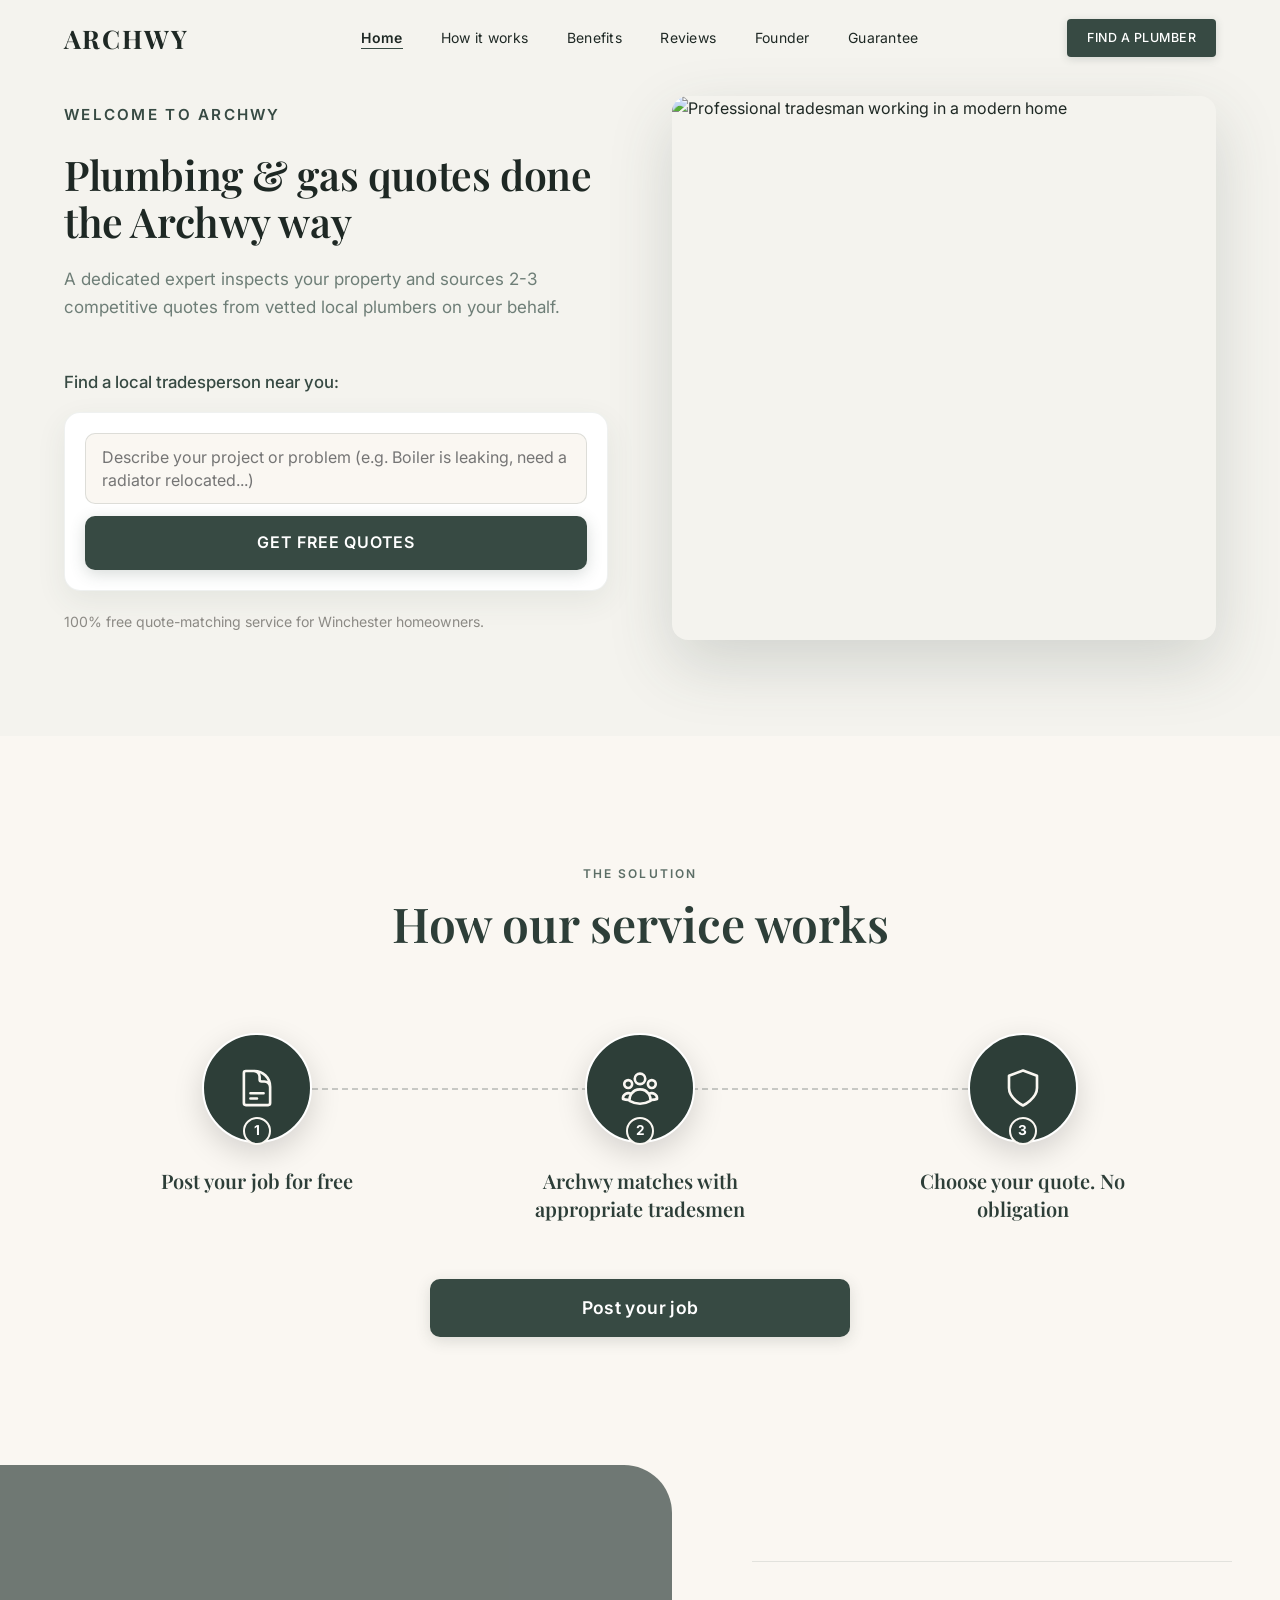
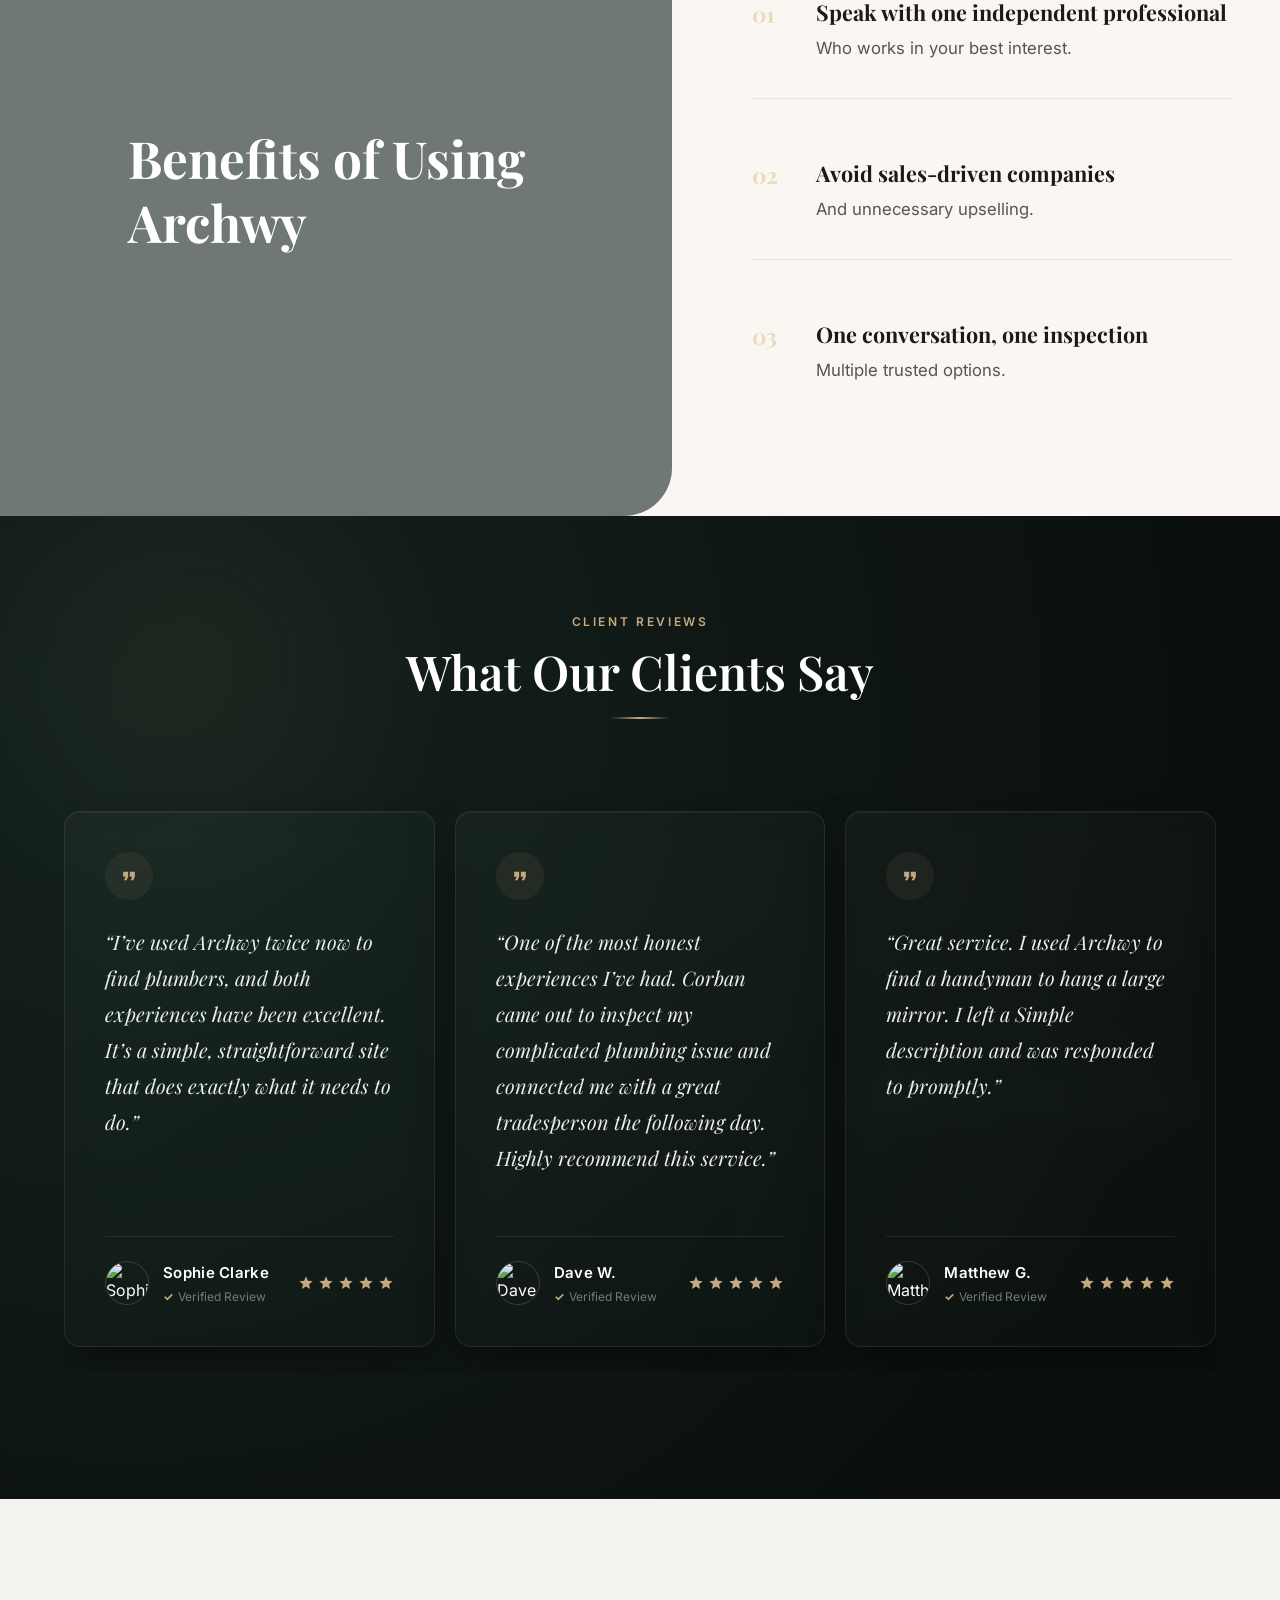
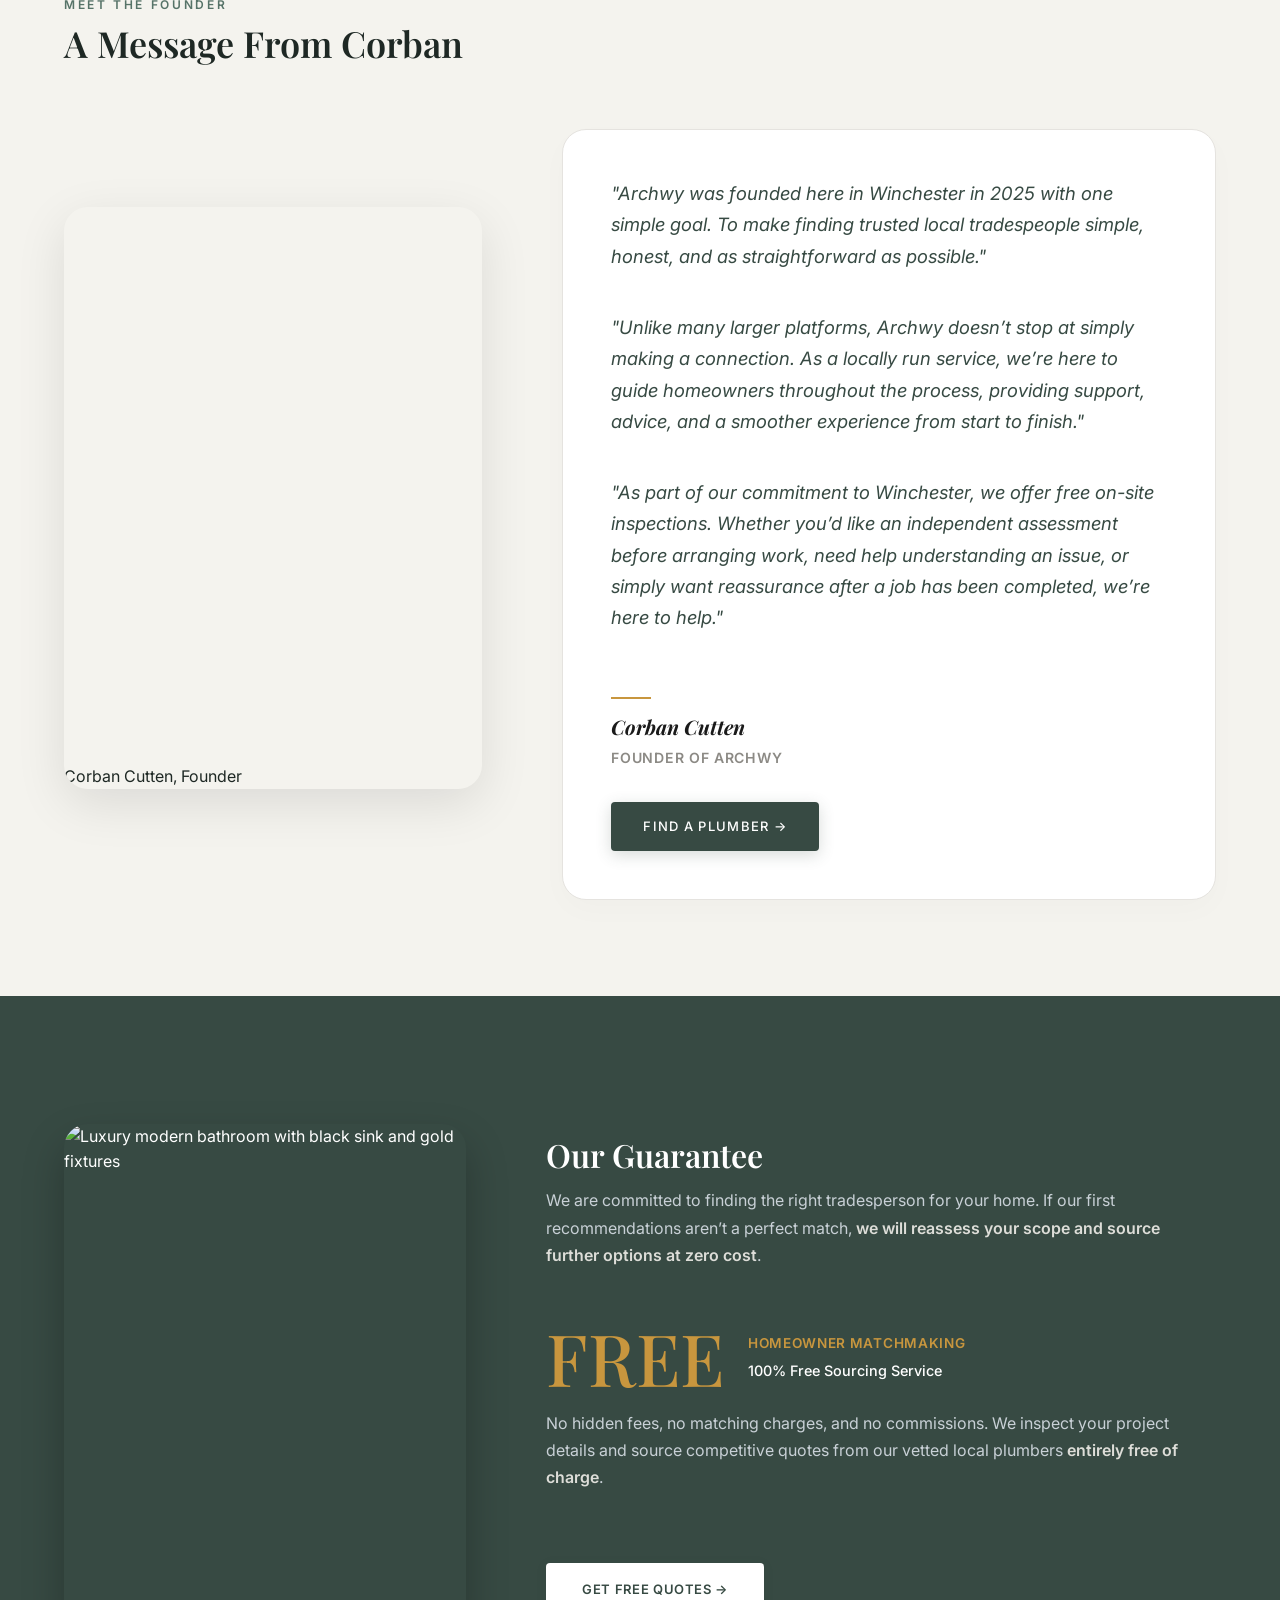
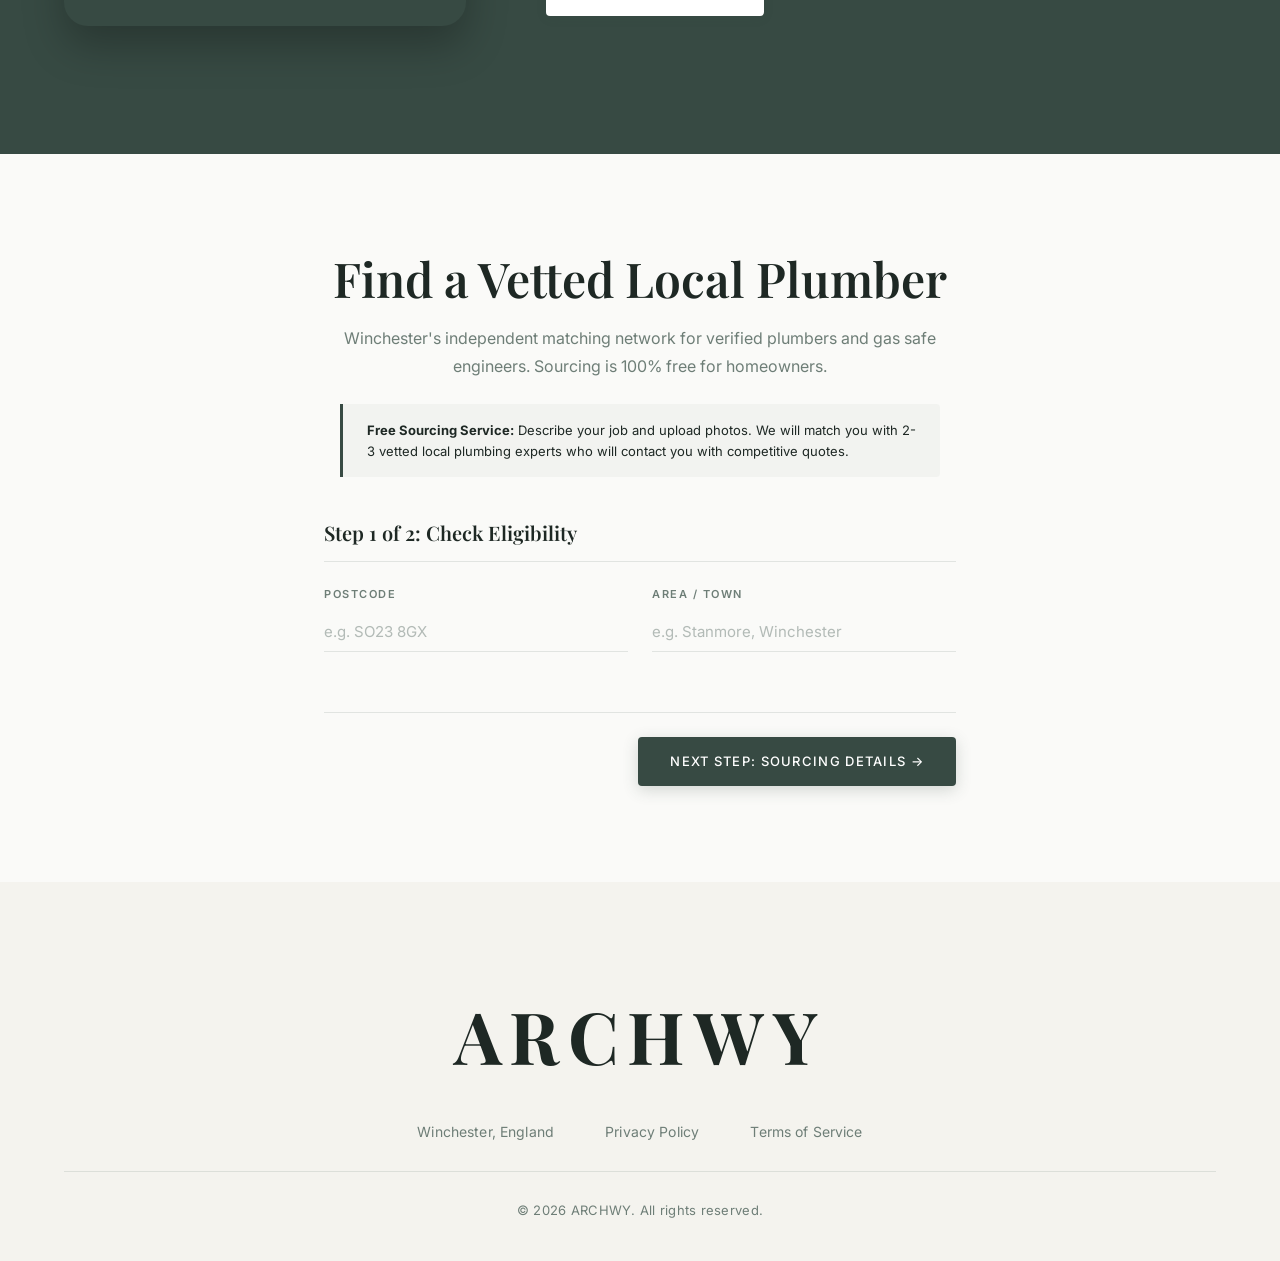
==== commit 8b3d2a55: "Update index.html" ====
--- a/index.html
+++ b/index.html
@@ -25,7 +25,7 @@
     href="https://fonts.googleapis.com/css2?family=Playfair+Display:ital,wght@0,400;0,500;0,600;0,700;1,400;1,500&family=Inter:wght@300;400;500;600&display=swap"
     rel="stylesheet" />
   <link rel="stylesheet" href="style.css?v=2" />
-  <link rel="icon" type="image/png" href="favicon.png?v=3" />
+  <link rel="icon" type="image/png" href="img/favicon.png?v=3" />
 
   <!-- Schema.org Structured Data for Google/SEO -->
   <script type="application/ld+json">
@@ -238,7 +238,7 @@
       margin-top: 2rem;
     }
 
-    .meet-founder-bio-short p {
+    .meet-founder-bio p {
       font-family: 'Inter', sans-serif;
       font-size: 1.15rem;
       line-height: 1.7;
@@ -274,7 +274,22 @@
       letter-spacing: 0.05em;
     }
 
+    .meet-founder-header {
+      margin-bottom: 2rem;
+      text-align: left;
+    }
+    .meet-founder-header .section-eyebrow {
+      margin-bottom: 0.5rem;
+    }
+    .meet-founder-header .section-title {
+      margin-top: 0;
+    }
+
     @media (max-width: 991px) {
+      .meet-founder-header {
+        text-align: center !important;
+        margin-bottom: 2rem;
+      }
       .meet-founder-inner-split {
         grid-template-columns: 1fr;
         gap: 3rem;
@@ -602,24 +617,24 @@
       }
     }
 
-    /* ─── How It Works (Solution Section) Green Theme Overrides ─── */
+    /* ─── How It Works (Solution Section) Light Theme Overrides ─── */
     .how-it-works {
-      background: var(--green-deep) !important;
-      color: #FFFFFF;
-      padding: 8rem 0; /* Standard high-end padding spacing */
+      background: #FAF7F2 !important; /* Cream light background color */
+      color: #2D3E38 !important; /* Dark green text */
+      padding: 8rem 0 !important; /* Standard high-end padding spacing */
     }
 
     .how-it-works-header .section-eyebrow {
-      color: #C8963E !important; /* Premium Gold Eyebrow */
+      color: #5c6e66 !important; /* Muted dark green/grey eyebrow, no yellow! */
       font-weight: 600;
     }
 
     .how-it-works-header .section-title {
-      color: #FFFFFF !important;
+      color: #2D3E38 !important; /* Dark green title */
     }
 
     .how-it-works-lead {
-      color: #FAF7F2 !important;
+      color: var(--text-muted) !important;
       opacity: 0.85;
     }
 
@@ -803,11 +818,7 @@
     }
 
     /* ─── Timeline "How Our Service Works" Redesign ─── */
-    .how-it-works {
-      background: var(--green-deep) !important;
-      color: #FFFFFF;
-      padding: 8rem 0 !important;
-    }
+
 
     .how-it-works-header {
       text-align: center;
@@ -831,7 +842,7 @@
       left: 12%;
       right: 12%;
       height: 2px;
-      border-top: 2px dashed rgba(250, 247, 242, 0.25);
+      border-top: 2px dashed rgba(45, 62, 56, 0.25); /* Dark green dashed connecting line */
       z-index: 1;
     }
 
@@ -855,13 +866,13 @@
     .step-circle {
       width: 100%;
       height: 100%;
-      background: #2D3E38; /* Lighter deep green for contrast */
-      border: 2.5px solid #FAF7F2;
+      background: #2D3E38; /* Dark green inside circles */
+      border: 2.5px solid #FFFFFF; /* Crisp white border to stand out */
       border-radius: 50%;
       display: flex;
       align-items: center;
       justify-content: center;
-      color: #FAF7F2;
+      color: #FAF7F2; /* Cream icons */
       box-shadow: 0 10px 30px rgba(0, 0, 0, 0.15);
       transition: all 0.3s ease;
     }
@@ -869,7 +880,7 @@
     .step-circle svg {
       width: 42px;
       height: 42px;
-      stroke: #FAF7F2;
+      stroke: #FAF7F2; /* Cream icon outlines */
       fill: none;
     }
 
@@ -878,8 +889,8 @@
       bottom: -2px;
       left: 50%;
       transform: translateX(-50%);
-      background: #C8963E; /* Gold step badge */
-      color: #FAF7F2;
+      background: #2D3E38; /* Dark green step badge background */
+      color: #FFFFFF; /* White number text */
       width: 28px;
       height: 28px;
       border-radius: 50%;
@@ -889,14 +900,14 @@
       font-family: var(--font-sans);
       font-size: 0.85rem;
       font-weight: 700;
-      border: 2.5px solid #2D3E38;
+      border: 2.5px solid #FAF7F2; /* Cream outline matching background */
     }
 
     .step-card-title {
       font-family: var(--font-serif);
       font-size: 1.25rem;
       font-weight: 600;
-      color: #FFFFFF !important;
+      color: #2D3E38 !important; /* Dark green text for readability */
       line-height: 1.4;
       max-width: 240px;
       margin: 0;
@@ -916,7 +927,7 @@
         right: auto !important;
         width: 2px !important;
         height: auto !important;
-        border-left: 2px dashed rgba(250, 247, 242, 0.25) !important;
+        border-left: 2px dashed rgba(45, 62, 56, 0.25) !important; /* Dark green dashed connecting line on mobile */
         border-top: none !important;
         transform: translateX(-50%) !important;
         z-index: 1;
@@ -943,6 +954,8 @@
         height: 22px !important;
         font-size: 0.75rem !important;
         border: 2px solid #2D3E38 !important;
+        background: #2D3E38 !important; /* Force dark green background on mobile */
+        color: #FFFFFF !important; /* Force white text on mobile */
       }
 
       .step-card-title {
@@ -957,39 +970,63 @@
       }
     }
 
+    /* ─── Hero Spacing, Heights & Font Sizes ─── */
+    .hero-content {
+      gap: 1rem !important; /* Tighten flex gap to prevent large vertical spaces */
+    }
+
+    .hero-content .hero-welcome {
+      margin-top: 0 !important;
+      margin-bottom: 0 !important;
+    }
+
+    .hero-content .hero-heading {
+      margin-top: 0 !important;
+      margin-bottom: 0.25rem !important;
+      line-height: 1.15 !important;
+      font-size: clamp(1.85rem, 3.2vw, 2.75rem) !important;
+    }
+
+    .hero-content .hero-sub {
+      margin-top: 0 !important;
+      margin-bottom: 0.5rem !important;
+      line-height: 1.65 !important;
+      max-width: 520px !important;
+    }
+
     /* ─── Hero Job Starter Input Overrides ─── */
     .hero-job-wrapper {
-      max-width: 680px;
-      margin: 2rem auto 0 auto;
-      text-align: center;
+      width: 100%;
+      margin: 1.5rem 0 0 0;
+      text-align: left;
     }
 
     .hero-job-box {
       display: flex;
       flex-direction: column;
-      gap: 16px;
+      gap: 12px;
       background: #FFFFFF;
-      padding: 1.5rem;
+      padding: 1.25rem;
       border-radius: 16px;
-      box-shadow: 0 15px 40px rgba(55, 74, 67, 0.08);
+      box-shadow: 0 10px 30px rgba(55, 74, 67, 0.08);
       border: 1px solid rgba(55, 74, 67, 0.08);
-      margin-top: 1rem;
+      margin-top: 0.75rem;
     }
 
     .hero-job-input {
       width: 100%;
       border: 1.5px solid rgba(55, 74, 67, 0.15);
       border-radius: 10px;
-      padding: 16px;
+      padding: 12px 16px;
       font-family: var(--font-sans);
-      font-size: 1.05rem;
+      font-size: 1rem;
       color: var(--green-deep);
       background: #FAF7F2;
       resize: none;
       box-sizing: border-box;
       outline: none;
       transition: all 0.3s ease;
-      line-height: 1.5;
+      line-height: 1.4;
     }
 
     .hero-job-input:focus {
@@ -1000,8 +1037,8 @@
 
     .hero-job-btn {
       width: 100% !important;
-      padding: 16px 32px !important;
-      font-size: 1.05rem !important;
+      padding: 14px 28px !important;
+      font-size: 1rem !important;
       font-weight: 600;
       text-transform: uppercase;
       letter-spacing: 0.05em;
@@ -1011,6 +1048,242 @@
       align-items: center;
       justify-content: center;
       transition: all 0.3s ease;
+    }
+
+    /* ─── Description Guide Helper Box ─── */
+    .description-guide {
+      background: #FAF7F2;
+      border: 1px solid rgba(45, 62, 56, 0.1);
+      padding: 8px 12px;
+      border-radius: 6px;
+      margin-top: 0.5rem;
+      margin-bottom: 0.5rem;
+      text-align: left;
+    }
+
+    .guide-title {
+      font-family: var(--font-sans);
+      font-size: 0.8rem;
+      font-weight: 500;
+      color: rgba(55, 74, 67, 0.95);
+      margin: 0;
+      line-height: 1.4;
+    }
+
+    .guide-title strong {
+      font-weight: 700;
+      color: var(--green-deep);
+    }
+
+    /* ─── Compact Waitlist Form Spacing Overrides ─── */
+    .waitlist-form-card .form-group {
+      margin-bottom: 0.85rem !important;
+    }
+
+    .waitlist-form-card .form-row {
+      margin-bottom: 0.85rem !important;
+      gap: 16px !important;
+    }
+
+    .waitlist-form-card .form-label {
+      margin-bottom: 0.35rem !important;
+      font-size: 0.8rem !important;
+    }
+
+    .waitlist-form-card .form-input {
+      padding: 10px 14px !important;
+      font-size: 0.95rem !important;
+    }
+
+    .waitlist-form-card .form-textarea {
+      padding: 12px 14px !important;
+      min-height: 80px !important;
+    }
+
+    .waitlist-form-card .form-actions {
+      margin-top: 1.5rem !important;
+    }
+
+    /* ─── Compact Photo Upload Zone Overrides ─── */
+    .photo-upload-zone {
+      padding: 1rem !important;
+      min-height: 95px !important;
+      gap: 4px !important;
+    }
+
+    .photo-upload-zone .upload-icon {
+      width: 28px !important;
+      height: 28px !important;
+      margin-bottom: 2px !important;
+    }
+
+    .photo-upload-zone .upload-text {
+      font-size: 0.85rem !important;
+      margin: 0 !important;
+    }
+
+    .photo-upload-zone .upload-limit {
+      font-size: 0.75rem !important;
+      margin: 0 !important;
+    }
+
+    /* ─── Testimonials Carousel Responsive Overrides ─── */
+    .testimonials-grid {
+      display: flex !important;
+      overflow-x: auto !important;
+      scroll-snap-type: x mandatory !important;
+      scroll-behavior: smooth !important;
+      gap: 20px !important;
+      padding-top: 15px !important;
+      padding-bottom: 24px !important;
+      margin-inline: 0 !important;
+      padding-inline: 0 !important;
+      scrollbar-width: none !important; /* Hide scrollbar for Firefox */
+      -ms-overflow-style: none !important; /* IE/Edge */
+    }
+
+    .testimonials-grid::-webkit-scrollbar {
+      display: none !important; /* Hide scrollbar for Chrome/Safari/Opera */
+    }
+
+    .testimonials-dots {
+      display: flex !important;
+      justify-content: center !important;
+      gap: 8px !important;
+      margin-top: 1.5rem !important;
+    }
+
+    /* Desktop Viewport (3 cards per screen view) */
+    @media (min-width: 851px) {
+      .testimonial-card {
+        flex: 0 0 calc(33.333% - 13.3px) !important;
+        scroll-snap-align: start !important;
+      }
+      .testimonials-dots .dot:nth-child(4),
+      .testimonials-dots .dot:nth-child(5) {
+        display: none !important;
+      }
+    }
+
+    /* Tablet Viewport (2 cards per screen view) */
+    @media (min-width: 601px) and (max-width: 850px) {
+      .testimonial-card {
+        flex: 0 0 calc(50% - 10px) !important;
+        scroll-snap-align: start !important;
+      }
+      .testimonials-dots .dot:nth-child(5) {
+        display: none !important;
+      }
+    }
+
+    /* Mobile Viewport (1 card per screen view, peeking next) */
+    @media (max-width: 600px) {
+      .testimonial-card {
+        flex: 0 0 85% !important;
+        scroll-snap-align: start !important;
+      }
+      
+      /* Mobile Hero Textarea and Spacing Adaptations to Prevent Scrolling */
+      .hero-content {
+        gap: 12px !important;
+        text-align: center !important;
+        align-items: center !important; /* Center align elements inside hero */
+      }
+      .hero-content .hero-welcome {
+        font-size: 0.85rem !important;
+        letter-spacing: 0.12em !important;
+        text-align: center !important;
+      }
+      .hero-content .hero-heading {
+        font-size: 1.75rem !important;
+        line-height: 1.2 !important;
+        margin-bottom: 0px !important;
+        text-align: center !important;
+      }
+      .hero-content .hero-sub {
+        font-size: 0.875rem !important;
+        line-height: 1.5 !important;
+        margin-bottom: 0px !important;
+        text-align: center !important;
+      }
+      .hero-search-label {
+        font-size: 0.875rem !important;
+        text-align: center !important;
+      }
+      .hero-job-wrapper {
+        align-items: center !important;
+      }
+      .hero-job-box {
+        padding: 0.75rem !important;
+        border-radius: 12px !important;
+        margin-top: 0.25rem !important;
+        gap: 8px !important;
+      }
+      .hero-job-input {
+        font-size: 0.875rem !important;
+        padding: 8px 12px !important;
+        height: 60px !important; /* Shrunk height on mobile screen viewports */
+      }
+      .hero-job-input::placeholder {
+        font-size: 0.8rem !important;
+      }
+      .hero-job-btn {
+        padding: 10px 20px !important;
+        font-size: 0.875rem !important;
+      }
+    }
+
+    /* ─── How Our Service Works Custom Actions & Button ─── */
+    .how-it-works-actions {
+      display: flex;
+      justify-content: center;
+      margin-top: 3.5rem;
+      padding: 0 var(--gutter);
+    }
+
+    .btn-post-job {
+      display: inline-flex;
+      align-items: center;
+      justify-content: center;
+      gap: 12px;
+      padding: 15px 36px;
+      font-size: 1.1rem;
+      font-weight: 600;
+      letter-spacing: 0.02em;
+      border-radius: 10px;
+      background: var(--green-deep) !important; /* Solid dark green background */
+      color: #FFFFFF !important; /* White text color */
+      border: none !important;
+      width: 100%;
+      max-width: 420px;
+      transition: all 0.3s ease;
+      box-shadow: 0 4px 15px rgba(45, 62, 56, 0.15);
+      text-transform: none; /* Keep simple title case */
+    }
+
+    .btn-post-job:hover {
+      background: #3a4f47 !important; /* Slightly lighter on hover */
+      color: #FFFFFF !important;
+      transform: translateY(-2px);
+      box-shadow: 0 6px 20px rgba(45, 62, 56, 0.25);
+    }
+
+    .sparkle-icon {
+      width: 18px;
+      height: 18px;
+      fill: #C5A880; /* Elegant gold color sparkle */
+    }
+
+    /* ─── Hero Eyebrow & Golden Italic Highlight Overrides ─── */
+    .hero-content .hero-welcome {
+      order: -1 !important; /* Move above heading in flex flow */
+      margin-top: 0 !important;
+      margin-bottom: 0.5rem !important;
+      text-transform: uppercase !important;
+      font-size: 0.95rem !important;
+      letter-spacing: 0.15em !important;
+      font-weight: 600 !important;
+      font-family: var(--font-sans) !important;
     }
   </style>
 </head>
@@ -1044,25 +1317,29 @@
 
   <main>
 
-    <!-- ═══════════════════════════════════════ HERO (CENTERED & INTERACTIVE) ══ -->
-    <section class="hero-centered section" id="home">
-      <div class="container hero-centered-content" data-animate="fade-up">
-        <h2 class="hero-centered-welcome">Welcome to Archwy</h2>
-        <h1 class="hero-centered-heading">
-          Plumbing & gas quotes done <span class="highlight">the Archwy way</span>
-        </h1>
-        <p class="hero-centered-sub">
-          A dedicated expert inspects your property and sources 2-3 competitive quotes from vetted local plumbers on your behalf.
-        </p>
-
-        <!-- Interactive Job Starter -->
-        <div class="hero-search-wrapper hero-job-wrapper">
-          <p class="hero-search-label">Find a local tradesperson to help you:</p>
-          <div class="hero-job-box">
-            <textarea id="heroJobDescription" class="hero-job-input" placeholder="Describe your project or problem (e.g. Boiler is leaking, need a radiator relocated...)" rows="2" required></textarea>
-            <button type="button" id="heroCtaBtn" class="btn btn-primary hero-job-btn">Get Free Quotes</button>
+    <!-- ═══════════════════════════════════════ HERO ══ -->
+    <section class="hero section" id="home">
+      <div class="container hero-grid">
+        <div class="hero-content" data-animate="fade-up">
+          <p class="hero-welcome">WELCOME TO ARCHWY</p>
+          <h1 class="hero-heading">
+            Plumbing & gas quotes done the Archwy way
+          </h1>
+          <p class="hero-sub">
+            A dedicated expert inspects your property and sources 2-3 competitive quotes from vetted local plumbers on your behalf.
+          </p>
+          <!-- Interactive Job Starter -->
+          <div class="hero-search-wrapper hero-job-wrapper">
+            <p class="hero-search-label">Find a local tradesperson near you:</p>
+            <div class="hero-job-box">
+              <textarea id="heroJobDescription" class="hero-job-input" placeholder="Describe your project or problem (e.g. Boiler is leaking, need a radiator relocated...)" rows="2" required></textarea>
+              <button type="button" id="heroCtaBtn" class="btn btn-primary hero-job-btn">Get Free Quotes</button>
+            </div>
+            <p class="hero-search-note">100% free quote-matching service for Winchester homeowners.</p>
           </div>
-          <p class="hero-search-note">100% free quote-matching service for local homeowners.</p>
+        </div>
+        <div class="hero-image-wrap" data-animate="fade-left">
+          <img src="img/hero.png?v=2" alt="Professional tradesman working in a modern home" class="hero-img" loading="eager" />
         </div>
       </div>
     </section>
@@ -1072,14 +1349,14 @@
       <div class="container">
         <div class="how-it-works-header" data-animate="fade-up">
           <p class="section-eyebrow">The solution</p>
-          <h2 class="section-title">How Our Service Works</h2>
+          <h2 class="section-title">How our service works</h2>
         </div>
 
-        <div class="timeline-container">
+        <div class="timeline-container" data-animate="fade-up" data-delay="100">
           <div class="timeline-line"></div>
 
           <!-- Step 1 -->
-          <div class="timeline-step" data-animate="fade-up" data-delay="0">
+          <div class="timeline-step">
             <div class="step-circle-wrapper">
               <div class="step-circle">
                 <!-- Icon of a document/phone -->
@@ -1095,7 +1372,7 @@
           </div>
 
           <!-- Step 2 -->
-          <div class="timeline-step" data-animate="fade-up" data-delay="150">
+          <div class="timeline-step">
             <div class="step-circle-wrapper">
               <div class="step-circle">
                 <!-- Icon of two figures shaking hands -->
@@ -1106,26 +1383,32 @@
               <div class="step-number-badge">2</div>
             </div>
             <div class="timeline-text">
-              <h3 class="step-card-title">Actively matches with tradesmen</h3>
+              <h3 class="step-card-title">Archwy matches with appropriate tradesmen</h3>
             </div>
           </div>
 
           <!-- Step 3 -->
-          <div class="timeline-step" data-animate="fade-up" data-delay="300">
+          <div class="timeline-step">
             <div class="step-circle-wrapper">
               <div class="step-circle">
-                <!-- Icon of a checkmark in a circle -->
+                <!-- Icon of a shield outline -->
                 <svg viewBox="0 0 24 24" stroke-width="1.5" stroke="currentColor" fill="none">
-                  <path stroke-linecap="round" stroke-linejoin="round" d="M9 12.75 11.25 15 15 9.75M21 12a9 9 0 1 1-18 0 9 9 0 0 1 18 0Z" />
+                  <path stroke-linecap="round" stroke-linejoin="round" d="M12 22s8-4 8-10V5l-8-3-8 3v7c0 6 8 10 8 10z" />
                 </svg>
               </div>
               <div class="step-number-badge">3</div>
             </div>
             <div class="timeline-text">
-              <h3 class="step-card-title">Receive trusted options</h3>
+              <h3 class="step-card-title">Choose your quote. No obligation</h3>
             </div>
           </div>
         </div>
+
+        <!-- Post your job CTA button matching client screenshot -->
+        <div class="how-it-works-actions">
+          <a href="#waitlist" class="btn btn-primary btn-post-job">Post your job</a>
+        </div>
+
       </div>
     </section>
 
@@ -1136,7 +1419,7 @@
       <div class="benefits-split-left" data-animate="fade-right">
         <div class="benefits-split-video-wrapper">
           <video class="benefits-split-video" autoplay muted loop playsinline>
-            <source src="generate_a_landscape_video_of.mp4" type="video/mp4">
+            <source src="Video/generate_a_landscape_video_of.mp4" type="video/mp4">
             Your browser does not support the video tag.
           </video>
           <div class="benefits-split-overlay"></div>
@@ -1193,7 +1476,7 @@
         </div>
 
         <div class="testimonials-grid" data-animate="fade-up">
-          <!-- Testimonial Card 1 -->
+          <!-- Testimonial Card 1 (Sophie Clarke) -->
           <div class="testimonial-card">
             <div class="quote-badge">
               <svg viewBox="0 0 24 24" fill="currentColor">
@@ -1201,11 +1484,11 @@
               </svg>
             </div>
             <blockquote class="quote-text">
-              “After a severe plumbing issue in our home, we reached out for help. He provided honest, knowledgeable advice, took the stress out of the process, and connected us with an excellent tradesperson. We couldn’t be happier with the result.”
+              “I’ve used Archwy twice now to find plumbers, and both experiences have been excellent. It’s a simple, straightforward site that does exactly what it needs to do.”
             </blockquote>
             <div class="quote-meta">
               <div class="quote-profile">
-                <img src="IMG_5265.png" alt="Sophie Clarke" class="quote-avatar" />
+                <img src="img/IMG_5265.png" alt="Sophie Clarke" class="quote-avatar" />
                 <div class="author-details">
                   <cite class="quote-author">Sophie Clarke</cite>
                   <span class="quote-verified">Verified Review</span>
@@ -1221,7 +1504,7 @@
             </div>
           </div>
 
-          <!-- Testimonial Card 2 -->
+          <!-- Testimonial Card 2 (Dave W.) -->
           <div class="testimonial-card">
             <div class="quote-badge">
               <svg viewBox="0 0 24 24" fill="currentColor">
@@ -1229,11 +1512,95 @@
               </svg>
             </div>
             <blockquote class="quote-text">
+              “One of the most honest experiences I’ve had. Corban came out to inspect my complicated plumbing issue and connected me with a great tradesperson the following day. Highly recommend this service.”
+            </blockquote>
+            <div class="quote-meta">
+              <div class="quote-profile">
+                <img src="img/b2c38ae9-0e16-4b6c-af22-3ee88b2a905d.jpg" alt="Dave W." class="quote-avatar" />
+                <div class="author-details">
+                  <cite class="quote-author">Dave W.</cite>
+                  <span class="quote-verified">Verified Review</span>
+                </div>
+              </div>
+              <div class="star-rating" aria-label="5 out of 5 stars">
+                <svg viewBox="0 0 24 24" fill="currentColor"><path d="M12 17.27L18.18 21l-1.64-7.03L22 9.24l-7.19-.61L12 2 9.19 8.63 2 9.24l5.46 4.73L5.82 21z" /></svg>
+                <svg viewBox="0 0 24 24" fill="currentColor"><path d="M12 17.27L18.18 21l-1.64-7.03L22 9.24l-7.19-.61L12 2 9.19 8.63 2 9.24l5.46 4.73L5.82 21z" /></svg>
+                <svg viewBox="0 0 24 24" fill="currentColor"><path d="M12 17.27L18.18 21l-1.64-7.03L22 9.24l-7.19-.61L12 2 9.19 8.63 2 9.24l5.46 4.73L5.82 21z" /></svg>
+                <svg viewBox="0 0 24 24" fill="currentColor"><path d="M12 17.27L18.18 21l-1.64-7.03L22 9.24l-7.19-.61L12 2 9.19 8.63 2 9.24l5.46 4.73L5.82 21z" /></svg>
+                <svg viewBox="0 0 24 24" fill="currentColor"><path d="M12 17.27L18.18 21l-1.64-7.03L22 9.24l-7.19-.61L12 2 9.19 8.63 2 9.24l5.46 4.73L5.82 21z" /></svg>
+              </div>
+            </div>
+          </div>
+
+          <!-- Testimonial Card 3 (Matthew G.) -->
+          <div class="testimonial-card">
+            <div class="quote-badge">
+              <svg viewBox="0 0 24 24" fill="currentColor">
+                <path d="M6 17h3l2-4V7H5v6h3zm8 0h3l2-4V7h-6v6h3z" />
+              </svg>
+            </div>
+            <blockquote class="quote-text">
+              “Great service. I used Archwy to find a handyman to hang a large mirror. I left a Simple description and was responded to promptly.”
+            </blockquote>
+            <div class="quote-meta">
+              <div class="quote-profile">
+                <img src="img/2f2c5b86-de1f-4b21-b3da-4dadd410efeb.jpg" alt="Matthew G." class="quote-avatar" />
+                <div class="author-details">
+                  <cite class="quote-author">Matthew G.</cite>
+                  <span class="quote-verified">Verified Review</span>
+                </div>
+              </div>
+              <div class="star-rating" aria-label="5 out of 5 stars">
+                <svg viewBox="0 0 24 24" fill="currentColor"><path d="M12 17.27L18.18 21l-1.64-7.03L22 9.24l-7.19-.61L12 2 9.19 8.63 2 9.24l5.46 4.73L5.82 21z" /></svg>
+                <svg viewBox="0 0 24 24" fill="currentColor"><path d="M12 17.27L18.18 21l-1.64-7.03L22 9.24l-7.19-.61L12 2 9.19 8.63 2 9.24l5.46 4.73L5.82 21z" /></svg>
+                <svg viewBox="0 0 24 24" fill="currentColor"><path d="M12 17.27L18.18 21l-1.64-7.03L22 9.24l-7.19-.61L12 2 9.19 8.63 2 9.24l5.46 4.73L5.82 21z" /></svg>
+                <svg viewBox="0 0 24 24" fill="currentColor"><path d="M12 17.27L18.18 21l-1.64-7.03L22 9.24l-7.19-.61L12 2 9.19 8.63 2 9.24l5.46 4.73L5.82 21z" /></svg>
+                <svg viewBox="0 0 24 24" fill="currentColor"><path d="M12 17.27L18.18 21l-1.64-7.03L22 9.24l-7.19-.61L12 2 9.19 8.63 2 9.24l5.46 4.73L5.82 21z" /></svg>
+              </div>
+            </div>
+          </div>
+
+          <!-- Testimonial Card 4 (Callum F.) -->
+          <div class="testimonial-card">
+            <div class="quote-badge">
+              <svg viewBox="0 0 24 24" fill="currentColor">
+                <path d="M6 17h3l2-4V7H5v6h3zm8 0h3l2-4V7h-6v6h3z" />
+              </svg>
+            </div>
+            <blockquote class="quote-text">
+              “A brilliant local service. Archwy connected me with two competitive quotes, and the plumber I selected was outstanding. Definitely be using them again.”
+            </blockquote>
+            <div class="quote-meta">
+              <div class="quote-profile">
+                <img src="img/076a804a-dfbc-4a0f-ad6c-3c66d103651c.jpg" alt="Callum F." class="quote-avatar" />
+                <div class="author-details">
+                  <cite class="quote-author">Callum F.</cite>
+                  <span class="quote-verified">Verified Review</span>
+                </div>
+              </div>
+              <div class="star-rating" aria-label="5 out of 5 stars">
+                <svg viewBox="0 0 24 24" fill="currentColor"><path d="M12 17.27L18.18 21l-1.64-7.03L22 9.24l-7.19-.61L12 2 9.19 8.63 2 9.24l5.46 4.73L5.82 21z" /></svg>
+                <svg viewBox="0 0 24 24" fill="currentColor"><path d="M12 17.27L18.18 21l-1.64-7.03L22 9.24l-7.19-.61L12 2 9.19 8.63 2 9.24l5.46 4.73L5.82 21z" /></svg>
+                <svg viewBox="0 0 24 24" fill="currentColor"><path d="M12 17.27L18.18 21l-1.64-7.03L22 9.24l-7.19-.61L12 2 9.19 8.63 2 9.24l5.46 4.73L5.82 21z" /></svg>
+                <svg viewBox="0 0 24 24" fill="currentColor"><path d="M12 17.27L18.18 21l-1.64-7.03L22 9.24l-7.19-.61L12 2 9.19 8.63 2 9.24l5.46 4.73L5.82 21z" /></svg>
+                <svg viewBox="0 0 24 24" fill="currentColor"><path d="M12 17.27L18.18 21l-1.64-7.03L22 9.24l-7.19-.61L12 2 9.19 8.63 2 9.24l5.46 4.73L5.82 21z" /></svg>
+              </div>
+            </div>
+          </div>
+
+          <!-- Testimonial Card 5 (Nick Bennett) -->
+          <div class="testimonial-card">
+            <div class="quote-badge">
+              <svg viewBox="0 0 24 24" fill="currentColor">
+                <path d="M6 17h3l2-4V7H5v6h3zm8 0h3l2-4V7h-6v6h3z" />
+              </svg>
+            </div>
+            <blockquote class="quote-text">
               “A really great service. Corban took the time to understand exactly what we wanted, including our budget and timeline, and delivered beyond our expectations. We’re absolutely delighted with the outcome.”
             </blockquote>
             <div class="quote-meta">
               <div class="quote-profile">
-                <img src="f2ccf609-22b4-41b7-acd7-31c7847b5f48.jpg" alt="Nick Bennett" class="quote-avatar" />
+                <img src="img/f2ccf609-22b4-41b7-acd7-31c7847b5f48.jpg" alt="Nick Bennett" class="quote-avatar" />
                 <div class="author-details">
                   <cite class="quote-author">Nick Bennett</cite>
                   <span class="quote-verified">Verified Review</span>
@@ -1252,38 +1619,54 @@
         <div class="testimonials-dots">
           <span class="dot active"></span>
           <span class="dot"></span>
+          <span class="dot"></span>
+          <span class="dot"></span>
+          <span class="dot"></span>
         </div>
       </div>
     </section>
 
     <!-- ══════════════════════════════════ MEET THE FOUNDER ══ -->
     <section class="meet-founder section" id="meet-founder">
-      <div class="container meet-founder-inner-split">
+      <div class="container">
         
-        <!-- Video on the Left (Portrait) -->
-        <div class="meet-founder-video-wrap" data-animate="fade-right">
-          <div class="founder-portrait-video-container">
-            <video class="founder-portrait-video" autoplay muted loop playsinline>
-              <source src="generate_the_image_into_a_vide.mp4" type="video/mp4">
-              Your browser does not support the video tag.
-            </video>
-            <div class="video-overlay-badge">Corban Cutten, Founder</div>
-          </div>
-        </div>
-
-        <!-- Shortened Text on the Right -->
-        <div class="meet-founder-content-split" data-animate="fade-left">
+        <!-- Header pulled out to render at the top on desktop and mobile -->
+        <div class="meet-founder-header" data-animate="fade-up">
           <p class="section-eyebrow">Meet the Founder</p>
           <h2 class="section-title">A Message From Corban</h2>
+        </div>
+
+        <div class="meet-founder-inner-split">
           
-          <div class="meet-founder-letter-card-split">
-            <div class="meet-founder-bio-short">
+          <!-- Video on the Left (Portrait) -->
+          <div class="meet-founder-video-wrap" data-animate="fade-right">
+            <div class="founder-portrait-video-container">
+              <video class="founder-portrait-video" autoplay muted loop playsinline>
+                <source src="Video/generate_the_image_into_a_vide.mp4" type="video/mp4">
+                Your browser does not support the video tag.
+              </video>
+              <div class="video-overlay-badge">Corban Cutten, Founder</div>
+            </div>
+          </div>
+
+          <!-- Shortened Text on the Right -->
+          <div class="meet-founder-content-split" data-animate="fade-left">
+            <div class="meet-founder-letter-card-split">
+            <div class="meet-founder-bio">
               <p>
-                "After years as a gas safe engineer in Winchester, I realized homeowners are often at a disadvantage when hiring tradespeople—forced to make major heating and plumbing decisions without independent expert advice."
+                "Archwy was founded here in Winchester in 2025 with one simple goal. To make finding trusted local tradespeople simple, honest, and as straightforward as possible."
               </p>
-              <p>
-                "I started Archwy to change that. I perform a single, honest inspection of your property and source competitive quotes from our vetted local network on your behalf. We handle the stress so you can make confident choices."
-              </p>
+              <div class="founder-bio-collapsed-content">
+                <p>
+                  "Unlike many larger platforms, Archwy doesn’t stop at simply making a connection. As a locally run service, we’re here to guide homeowners throughout the process, providing support, advice, and a smoother experience from start to finish."
+                </p>
+                <p>
+                  "As part of our commitment to Winchester, we offer free on-site inspections. Whether you’d like an independent assessment before arranging work, need help understanding an issue, or simply want reassurance after a job has been completed, we’re here to help."
+                </p>
+              </div>
+              <button id="toggleFounderMessage" class="btn-read-story" aria-expanded="false">
+                Read Corban's Message <span class="arrow">↓</span>
+              </button>
             </div>
             
             <div class="meet-founder-signature-block-split">
@@ -1305,7 +1688,7 @@
     <section class="trust section" id="guarantee">
       <div class="container trust-grid">
         <div class="trust-image-wrap" data-animate="fade-right" data-delay="0">
-          <img src="bathroom.png" alt="Luxury modern bathroom with black sink and gold fixtures" class="trust-img" loading="lazy" />
+          <img src="img/bathroom.png" alt="Luxury modern bathroom with black sink and gold fixtures" class="trust-img" loading="lazy" />
         </div>
 
         <div class="trust-content" data-animate="fade-left" data-delay="150">
@@ -1377,7 +1760,15 @@
             <h3 class="step-heading">Step 2 of 2: Sourcing Details</h3>
 
             <div class="form-group">
-              <label class="form-label" for="q_extra">Describe a project or problem...</label>
+              <!-- Guide checklist comes FIRST, before the label -->
+              <div class="description-guide" style="margin-bottom: 0.6rem; margin-top: 0;">
+                <p class="guide-title">
+                  <strong>💡 Guide checklist:</strong>
+                  what issue &bull; location &bull; timeline &bull; trade needed &bull; photos
+                </p>
+              </div>
+
+              <label class="form-label" for="q_extra" style="margin-bottom: 0.35rem; display: block;">Describe a project or problem...</label>
               <textarea id="q_extra" name="q_extra" class="form-input form-textarea" placeholder="e.g. Boiler is leaking, radiator needs moving, quote for a bathroom remodel..." rows="4" required></textarea>
               <span class="form-error" role="alert"></span>
             </div>
@@ -1439,8 +1830,8 @@
                 <span class="form-error" role="alert"></span>
               </div>
               <div class="form-group">
-                <label for="fphone" class="form-label">Phone Number</label>
-                <input type="tel" id="fphone" name="phone" class="form-input" placeholder="e.g. 07700 900000" required autocomplete="tel" />
+                <label for="fphone" class="form-label">Phone Number <span style="font-weight: 400; opacity: 0.7;">(optional)</span></label>
+                <input type="tel" id="fphone" name="phone" class="form-input" placeholder="e.g. 07700 900000" autocomplete="tel" />
                 <span class="form-error" role="alert"></span>
               </div>
             </div>
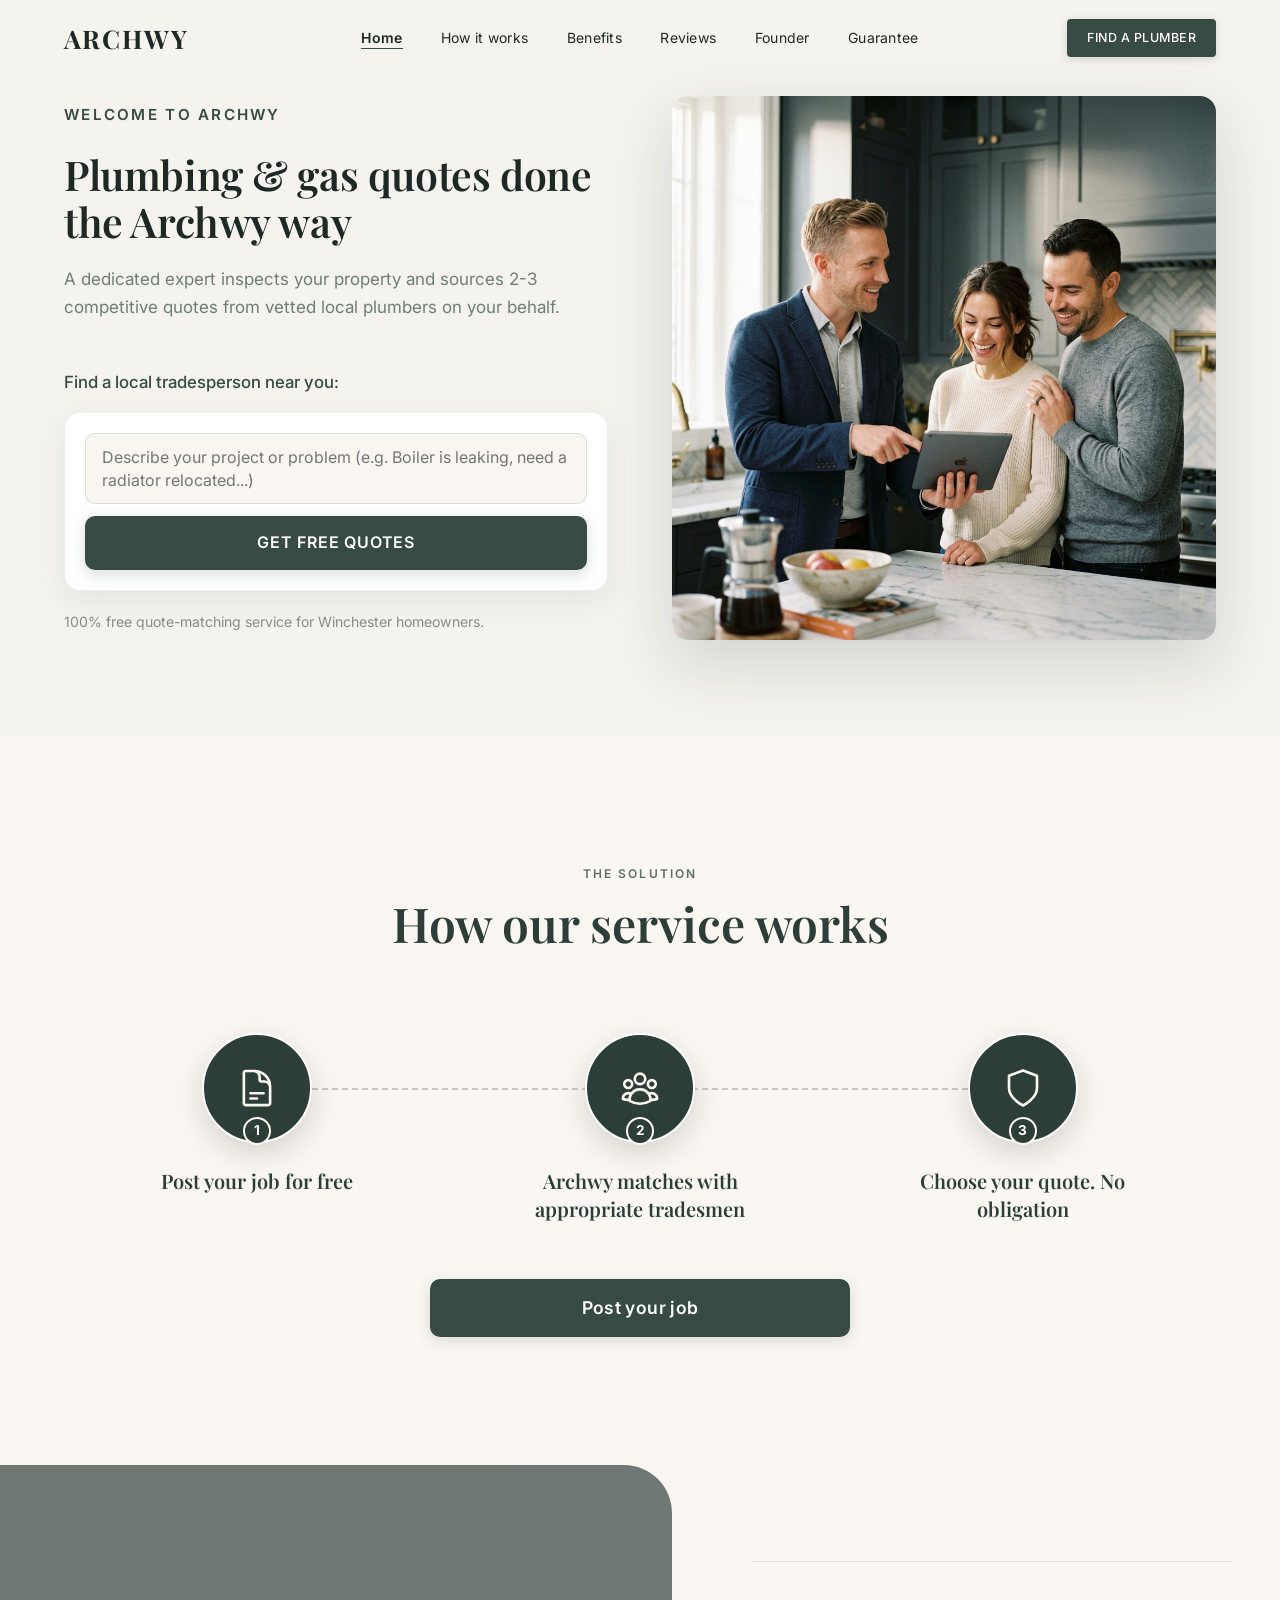
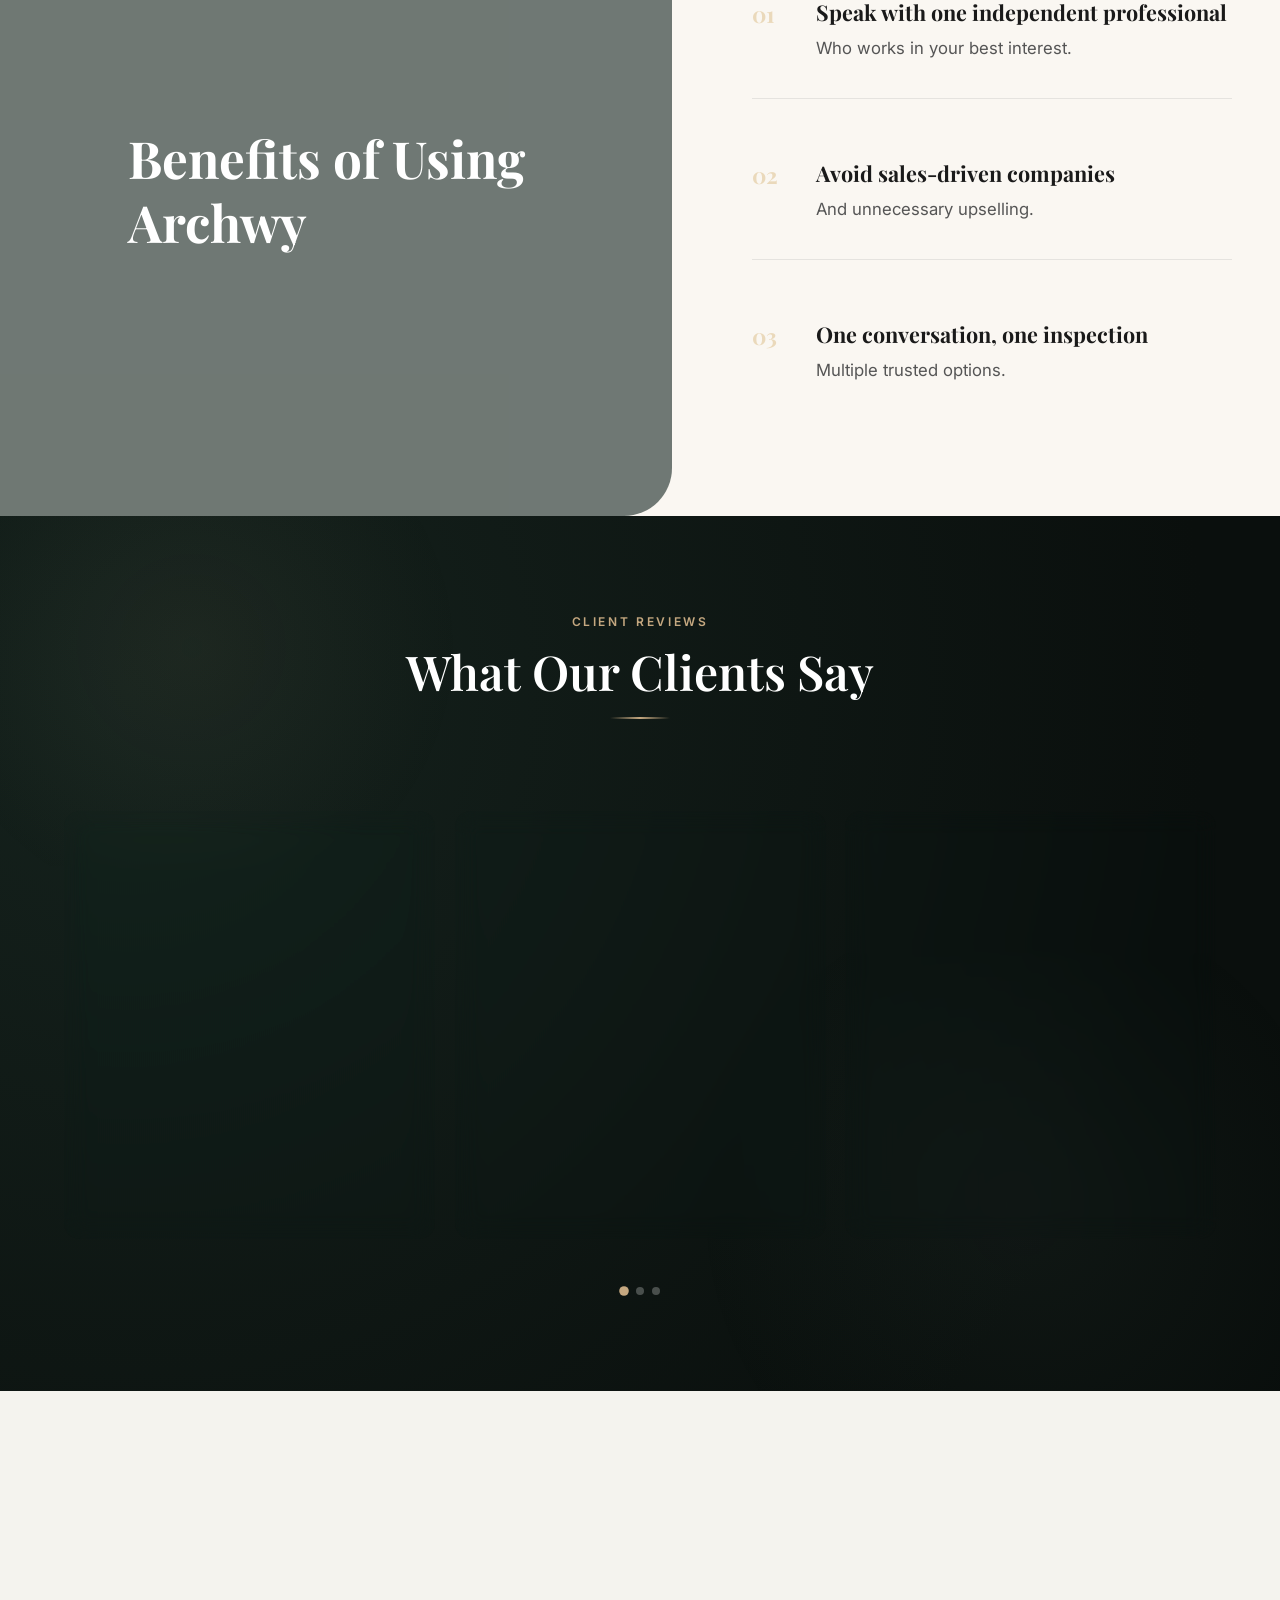
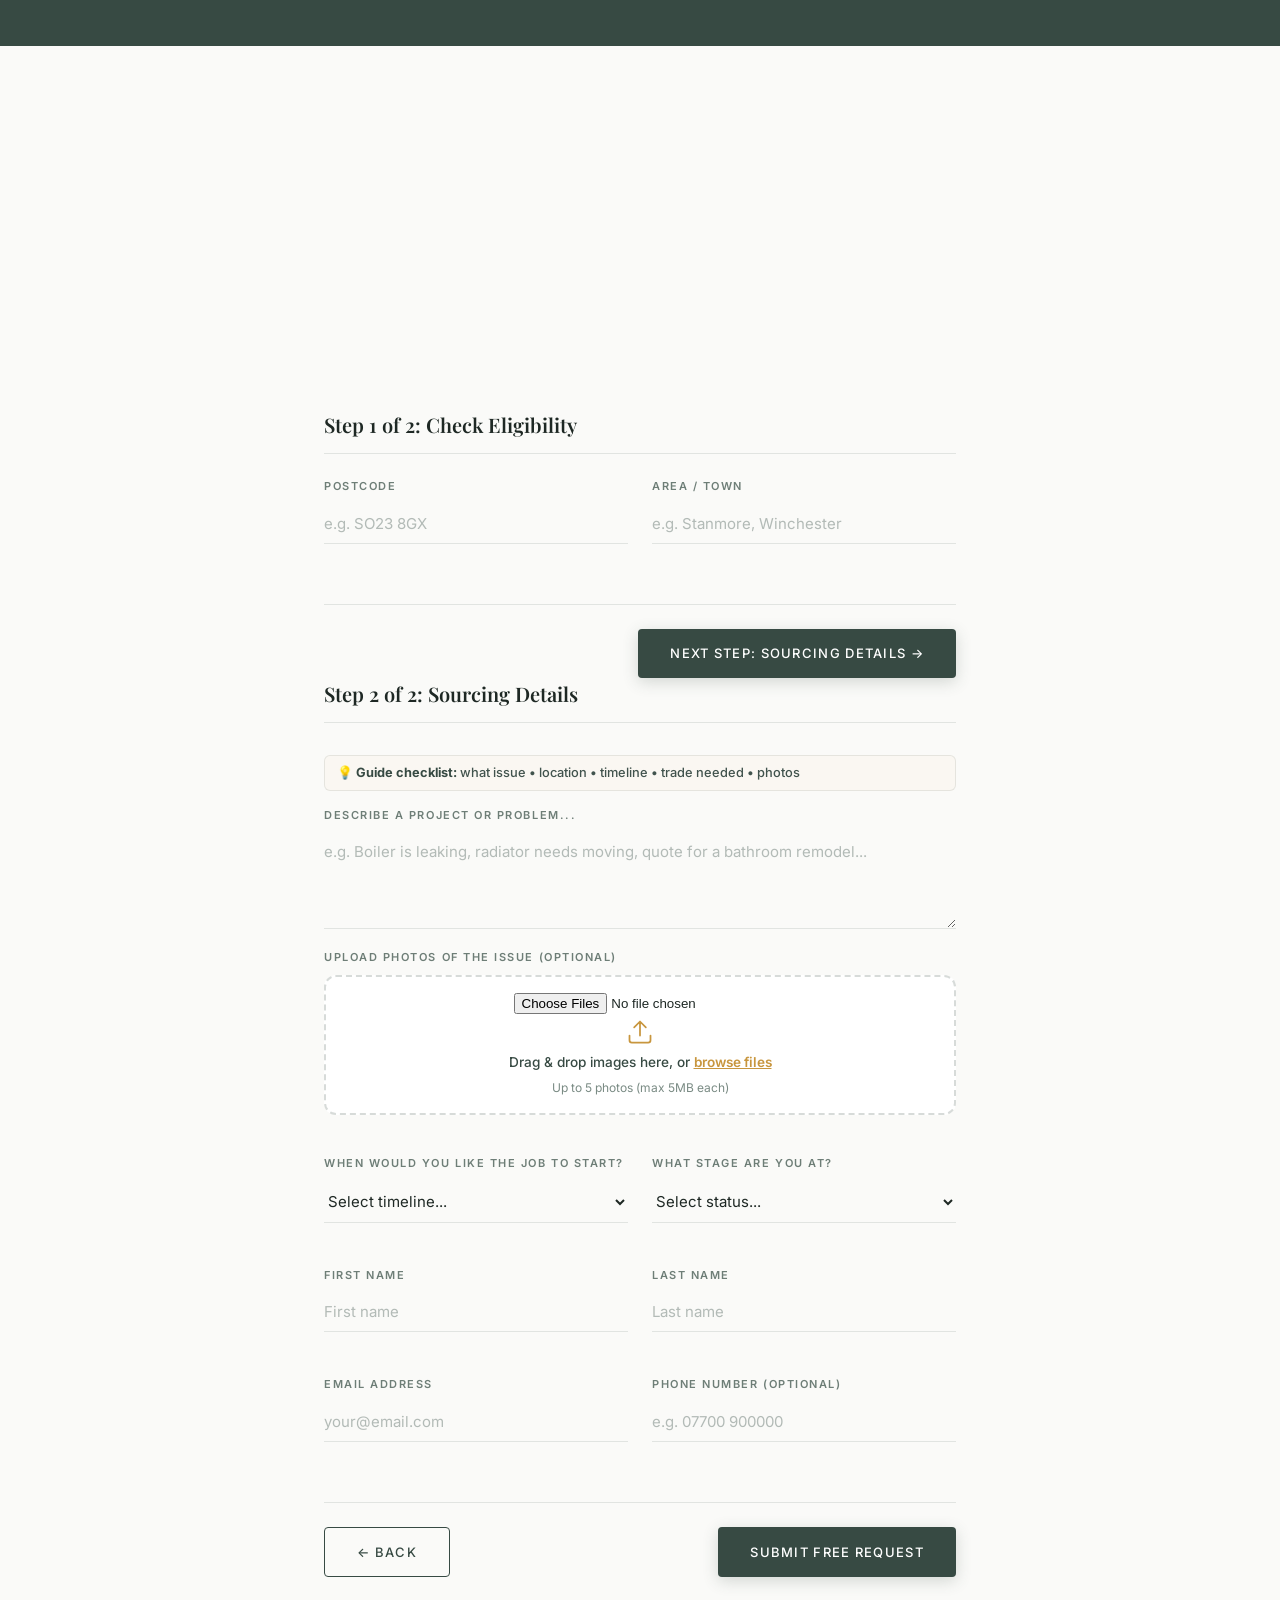
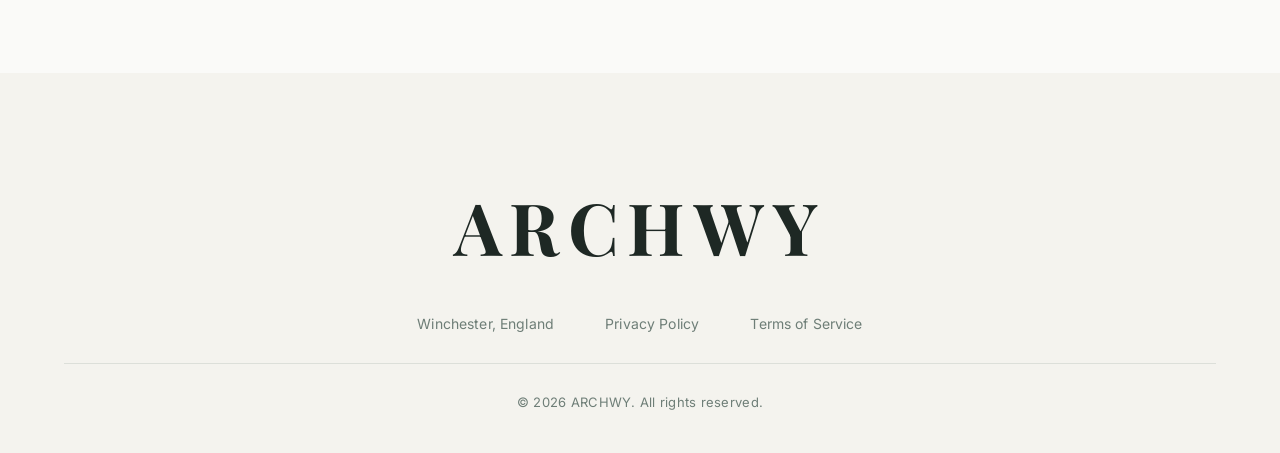
==== commit cbeca9cb: "Update index.html" ====
--- a/index.html
+++ b/index.html
@@ -2,13 +2,13 @@
 <html lang="en">
 
 <head>
-  <meta charset="UTF-8" />
-  <meta name="viewport" content="width=device-width, initial-scale=1.0" />
-  <title>Archwy — Expert Plumbing & Gas Advice (Design Experiment)</title>
+  <meta charset="UTF-8">
+  <meta name="viewport" content="width=device-width, initial-scale=1.0">
+  <title>Archwy — Expert Plumbing &amp; Gas Advice (Design Experiment)</title>
   <meta name="description"
-    content="Archwy provides expert plumbing and gas advice for homeowners across Winchester and beyond, connecting you with trusted tradespeople and competitive quotes." />
-  <meta name="google-site-verification" content="m9G9bIfSxz6fwnVNIembfogaIPI4xV0XDk3LWQSjxm8" />
-  
+    content="Archwy provides expert plumbing and gas advice for homeowners across Winchester and beyond, connecting you with trusted tradespeople and competitive quotes.">
+  <meta name="google-site-verification" content="m9G9bIfSxz6fwnVNIembfogaIPI4xV0XDk3LWQSjxm8">
+
   <!-- Google tag (gtag.js) -->
   <script async src="https://www.googletagmanager.com/gtag/js?id=G-1RMV0ZKJ4J"></script>
   <script>
@@ -18,14 +18,14 @@
 
     gtag('config', 'G-1RMV0ZKJ4J');
   </script>
-  
-  <link rel="preconnect" href="https://fonts.googleapis.com" />
-  <link rel="preconnect" href="https://fonts.gstatic.com" crossorigin />
+
+  <link rel="preconnect" href="https://fonts.googleapis.com">
+  <link rel="preconnect" href="https://fonts.gstatic.com" crossorigin>
   <link
-    href="https://fonts.googleapis.com/css2?family=Playfair+Display:ital,wght@0,400;0,500;0,600;0,700;1,400;1,500&family=Inter:wght@300;400;500;600&display=swap"
-    rel="stylesheet" />
-  <link rel="stylesheet" href="style.css?v=2" />
-  <link rel="icon" type="image/png" href="img/favicon.png?v=3" />
+    href="https://fonts.googleapis.com/css2?family=Playfair+Display:ital,wght@0,400;0,500;0,600;0,700;1,400;1,500&amp;family=Inter:wght@300;400;500;600&amp;display=swap"
+    rel="stylesheet">
+  <link rel="stylesheet" href="style.css?v=2">
+  <link rel="icon" type="image/png" href="img/favicon.png?v=3">
 
   <!-- Schema.org Structured Data for Google/SEO -->
   <script type="application/ld+json">
@@ -1294,10 +1294,10 @@
   <header class="header">
     <nav class="nav container">
       <a href="#home" class="logo" aria-label="Archwy Home">ARCHWY</a>
-      <button class="nav-toggle" id="navToggle" aria-label="Toggle navigation" aria-expanded="false">
+      <button type="button" class="nav-toggle" id="navToggle" aria-label="Toggle navigation" aria-expanded="false">
         <span></span><span></span><span></span>
       </button>
-      <ul class="nav-links" id="navLinks" role="list">
+      <ul class="nav-links" id="navLinks">
         <li><a href="#home" class="nav-link active" data-section="home">Home</a></li>
         <li><a href="#how-it-works" class="nav-link" data-section="how-it-works">How it works</a></li>
         <li><a href="#benefits" class="nav-link" data-section="benefits">Benefits</a></li>
@@ -1323,7 +1323,7 @@
         <div class="hero-content" data-animate="fade-up">
           <p class="hero-welcome">WELCOME TO ARCHWY</p>
           <h1 class="hero-heading">
-            Plumbing & gas quotes done the Archwy way
+            Plumbing &amp; gas quotes done the Archwy way
           </h1>
           <p class="hero-sub">
             A dedicated expert inspects your property and sources 2-3 competitive quotes from vetted local plumbers on your behalf.
@@ -1339,7 +1339,7 @@
           </div>
         </div>
         <div class="hero-image-wrap" data-animate="fade-left">
-          <img src="img/hero.png?v=2" alt="Professional tradesman working in a modern home" class="hero-img" loading="eager" />
+          <img src="img/hero.png?v=2" alt="Professional tradesman working in a modern home" class="hero-img" loading="eager">
         </div>
       </div>
     </section>
@@ -1414,11 +1414,11 @@
 
     <!-- ════════════════════════════════════ BENEFITS (SPLIT SCREEN) ══ -->
     <section class="benefits-split" id="benefits">
-      
+
       <!-- Left Column: Video Background + White Heading -->
       <div class="benefits-split-left" data-animate="fade-right">
         <div class="benefits-split-video-wrapper">
-          <video class="benefits-split-video" autoplay muted loop playsinline>
+          <video class="benefits-split-video" muted loop playsinline>
             <source src="Video/generate_a_landscape_video_of.mp4" type="video/mp4">
             Your browser does not support the video tag.
           </video>
@@ -1432,7 +1432,7 @@
       <!-- Right Column: Solid Off-white + Original List Items -->
       <div class="benefits-split-right">
         <div class="benefits-split-list-container" data-animate="fade-left">
-          
+
           <div class="benefit-item">
             <span class="benefit-number">01</span>
             <div class="benefit-content">
@@ -1440,7 +1440,7 @@
               <p class="benefit-text">Who works in your best interest.</p>
             </div>
           </div>
-          
+
           <div class="benefit-item">
             <span class="benefit-number">02</span>
             <div class="benefit-content">
@@ -1448,7 +1448,7 @@
               <p class="benefit-text">And unnecessary upselling.</p>
             </div>
           </div>
-          
+
           <div class="benefit-item">
             <span class="benefit-number">03</span>
             <div class="benefit-content">
@@ -1458,9 +1458,9 @@
           </div>
 
         </div>
-        
+
       </div>
-      
+
     </section>
 
     <!-- ══════════════════════════════════ REVIEWS ══ -->
@@ -1488,13 +1488,13 @@
             </blockquote>
             <div class="quote-meta">
               <div class="quote-profile">
-                <img src="img/IMG_5265.png" alt="Sophie Clarke" class="quote-avatar" />
+                <img src="img/IMG_5265.png" alt="Sophie Clarke" class="quote-avatar">
                 <div class="author-details">
                   <cite class="quote-author">Sophie Clarke</cite>
                   <span class="quote-verified">Verified Review</span>
                 </div>
               </div>
-              <div class="star-rating" aria-label="5 out of 5 stars">
+              <div class="star-rating" role="img" title="5 out of 5 stars">
                 <svg viewBox="0 0 24 24" fill="currentColor"><path d="M12 17.27L18.18 21l-1.64-7.03L22 9.24l-7.19-.61L12 2 9.19 8.63 2 9.24l5.46 4.73L5.82 21z" /></svg>
                 <svg viewBox="0 0 24 24" fill="currentColor"><path d="M12 17.27L18.18 21l-1.64-7.03L22 9.24l-7.19-.61L12 2 9.19 8.63 2 9.24l5.46 4.73L5.82 21z" /></svg>
                 <svg viewBox="0 0 24 24" fill="currentColor"><path d="M12 17.27L18.18 21l-1.64-7.03L22 9.24l-7.19-.61L12 2 9.19 8.63 2 9.24l5.46 4.73L5.82 21z" /></svg>
@@ -1516,13 +1516,13 @@
             </blockquote>
             <div class="quote-meta">
               <div class="quote-profile">
-                <img src="img/b2c38ae9-0e16-4b6c-af22-3ee88b2a905d.jpg" alt="Dave W." class="quote-avatar" />
+                <img src="img/b2c38ae9-0e16-4b6c-af22-3ee88b2a905d.jpg" alt="Dave W." class="quote-avatar">
                 <div class="author-details">
                   <cite class="quote-author">Dave W.</cite>
                   <span class="quote-verified">Verified Review</span>
                 </div>
               </div>
-              <div class="star-rating" aria-label="5 out of 5 stars">
+              <div class="star-rating" role="img" title="5 out of 5 stars">
                 <svg viewBox="0 0 24 24" fill="currentColor"><path d="M12 17.27L18.18 21l-1.64-7.03L22 9.24l-7.19-.61L12 2 9.19 8.63 2 9.24l5.46 4.73L5.82 21z" /></svg>
                 <svg viewBox="0 0 24 24" fill="currentColor"><path d="M12 17.27L18.18 21l-1.64-7.03L22 9.24l-7.19-.61L12 2 9.19 8.63 2 9.24l5.46 4.73L5.82 21z" /></svg>
                 <svg viewBox="0 0 24 24" fill="currentColor"><path d="M12 17.27L18.18 21l-1.64-7.03L22 9.24l-7.19-.61L12 2 9.19 8.63 2 9.24l5.46 4.73L5.82 21z" /></svg>
@@ -1544,13 +1544,13 @@
             </blockquote>
             <div class="quote-meta">
               <div class="quote-profile">
-                <img src="img/2f2c5b86-de1f-4b21-b3da-4dadd410efeb.jpg" alt="Matthew G." class="quote-avatar" />
+                <div class="avatar-fallback">MG</div>
                 <div class="author-details">
                   <cite class="quote-author">Matthew G.</cite>
                   <span class="quote-verified">Verified Review</span>
                 </div>
               </div>
-              <div class="star-rating" aria-label="5 out of 5 stars">
+              <div class="star-rating" role="img" title="5 out of 5 stars">
                 <svg viewBox="0 0 24 24" fill="currentColor"><path d="M12 17.27L18.18 21l-1.64-7.03L22 9.24l-7.19-.61L12 2 9.19 8.63 2 9.24l5.46 4.73L5.82 21z" /></svg>
                 <svg viewBox="0 0 24 24" fill="currentColor"><path d="M12 17.27L18.18 21l-1.64-7.03L22 9.24l-7.19-.61L12 2 9.19 8.63 2 9.24l5.46 4.73L5.82 21z" /></svg>
                 <svg viewBox="0 0 24 24" fill="currentColor"><path d="M12 17.27L18.18 21l-1.64-7.03L22 9.24l-7.19-.61L12 2 9.19 8.63 2 9.24l5.46 4.73L5.82 21z" /></svg>
@@ -1572,13 +1572,13 @@
             </blockquote>
             <div class="quote-meta">
               <div class="quote-profile">
-                <img src="img/076a804a-dfbc-4a0f-ad6c-3c66d103651c.jpg" alt="Callum F." class="quote-avatar" />
+                <div class="avatar-fallback">CF</div>
                 <div class="author-details">
                   <cite class="quote-author">Callum F.</cite>
                   <span class="quote-verified">Verified Review</span>
                 </div>
               </div>
-              <div class="star-rating" aria-label="5 out of 5 stars">
+              <div class="star-rating" role="img" title="5 out of 5 stars">
                 <svg viewBox="0 0 24 24" fill="currentColor"><path d="M12 17.27L18.18 21l-1.64-7.03L22 9.24l-7.19-.61L12 2 9.19 8.63 2 9.24l5.46 4.73L5.82 21z" /></svg>
                 <svg viewBox="0 0 24 24" fill="currentColor"><path d="M12 17.27L18.18 21l-1.64-7.03L22 9.24l-7.19-.61L12 2 9.19 8.63 2 9.24l5.46 4.73L5.82 21z" /></svg>
                 <svg viewBox="0 0 24 24" fill="currentColor"><path d="M12 17.27L18.18 21l-1.64-7.03L22 9.24l-7.19-.61L12 2 9.19 8.63 2 9.24l5.46 4.73L5.82 21z" /></svg>
@@ -1600,13 +1600,13 @@
             </blockquote>
             <div class="quote-meta">
               <div class="quote-profile">
-                <img src="img/f2ccf609-22b4-41b7-acd7-31c7847b5f48.jpg" alt="Nick Bennett" class="quote-avatar" />
+                <img src="img/f2ccf609-22b4-41b7-acd7-31c7847b5f48.jpg" alt="Nick Bennett" class="quote-avatar">
                 <div class="author-details">
                   <cite class="quote-author">Nick Bennett</cite>
                   <span class="quote-verified">Verified Review</span>
                 </div>
               </div>
-              <div class="star-rating" aria-label="5 out of 5 stars">
+              <div class="star-rating" role="img" title="5 out of 5 stars">
                 <svg viewBox="0 0 24 24" fill="currentColor"><path d="M12 17.27L18.18 21l-1.64-7.03L22 9.24l-7.19-.61L12 2 9.19 8.63 2 9.24l5.46 4.73L5.82 21z" /></svg>
                 <svg viewBox="0 0 24 24" fill="currentColor"><path d="M12 17.27L18.18 21l-1.64-7.03L22 9.24l-7.19-.61L12 2 9.19 8.63 2 9.24l5.46 4.73L5.82 21z" /></svg>
                 <svg viewBox="0 0 24 24" fill="currentColor"><path d="M12 17.27L18.18 21l-1.64-7.03L22 9.24l-7.19-.61L12 2 9.19 8.63 2 9.24l5.46 4.73L5.82 21z" /></svg>
@@ -1629,7 +1629,7 @@
     <!-- ══════════════════════════════════ MEET THE FOUNDER ══ -->
     <section class="meet-founder section" id="meet-founder">
       <div class="container">
-        
+
         <!-- Header pulled out to render at the top on desktop and mobile -->
         <div class="meet-founder-header" data-animate="fade-up">
           <p class="section-eyebrow">Meet the Founder</p>
@@ -1637,11 +1637,11 @@
         </div>
 
         <div class="meet-founder-inner-split">
-          
+
           <!-- Video on the Left (Portrait) -->
           <div class="meet-founder-video-wrap" data-animate="fade-right">
             <div class="founder-portrait-video-container">
-              <video class="founder-portrait-video" autoplay muted loop playsinline>
+              <video class="founder-portrait-video" muted loop playsinline>
                 <source src="Video/generate_the_image_into_a_vide.mp4" type="video/mp4">
                 Your browser does not support the video tag.
               </video>
@@ -1664,11 +1664,12 @@
                   "As part of our commitment to Winchester, we offer free on-site inspections. Whether you’d like an independent assessment before arranging work, need help understanding an issue, or simply want reassurance after a job has been completed, we’re here to help."
                 </p>
               </div>
-              <button id="toggleFounderMessage" class="btn-read-story" aria-expanded="false">
+              <button type="button" id="toggleFounderMessage" class="btn-read-story" aria-expanded="false">
                 Read Corban's Message <span class="arrow">↓</span>
               </button>
-            </div>
-            
+            </div><!-- /.meet-founder-bio -->
+            </div><!-- /.meet-founder-letter-card-split -->
+
             <div class="meet-founder-signature-block-split">
               <div class="signature-line"></div>
               <p class="signature-name">Corban Cutten</p>
@@ -1688,7 +1689,7 @@
     <section class="trust section" id="guarantee">
       <div class="container trust-grid">
         <div class="trust-image-wrap" data-animate="fade-right" data-delay="0">
-          <img src="img/bathroom.png" alt="Luxury modern bathroom with black sink and gold fixtures" class="trust-img" loading="lazy" />
+          <img src="img/bathroom.png" alt="Luxury modern bathroom with black sink and gold fixtures" class="trust-img" loading="lazy">
         </div>
 
         <div class="trust-content" data-animate="fade-left" data-delay="150">
@@ -1712,7 +1713,7 @@
             </p>
           </div>
 
-          <a href="#waitlist" class="btn btn-light" style="margin-top: 1rem;">Get Free Quotes →</a>
+          <a href="#waitlist" class="btn btn-light btn-trust-cta">Get Free Quotes →</a>
         </div>
       </div>
     </section>
@@ -1740,12 +1741,12 @@
             <div class="form-row">
               <div class="form-group">
                 <label for="fpostcode" class="form-label">Postcode</label>
-                <input type="text" id="fpostcode" name="postcode" class="form-input" placeholder="e.g. SO23 8GX" required />
+                <input type="text" id="fpostcode" name="postcode" class="form-input" placeholder="e.g. SO23 8GX" required>
                 <span class="form-error" role="alert"></span>
               </div>
               <div class="form-group">
                 <label for="flocation" class="form-label">Area / Town</label>
-                <input type="text" id="flocation" name="location" class="form-input" placeholder="e.g. Stanmore, Winchester" required />
+                <input type="text" id="flocation" name="location" class="form-input" placeholder="e.g. Stanmore, Winchester" required>
                 <span class="form-error" role="alert"></span>
               </div>
             </div>
@@ -1756,31 +1757,31 @@
           </div>
 
           <!-- STEP 2: Sourcing Details -->
-          <div class="form-step" data-step="2" style="display: none;">
+          <div class="form-step form-step-hidden" data-step="2">
             <h3 class="step-heading">Step 2 of 2: Sourcing Details</h3>
 
             <div class="form-group">
               <!-- Guide checklist comes FIRST, before the label -->
-              <div class="description-guide" style="margin-bottom: 0.6rem; margin-top: 0;">
+              <div class="description-guide">
                 <p class="guide-title">
                   <strong>💡 Guide checklist:</strong>
                   what issue &bull; location &bull; timeline &bull; trade needed &bull; photos
                 </p>
               </div>
 
-              <label class="form-label" for="q_extra" style="margin-bottom: 0.35rem; display: block;">Describe a project or problem...</label>
+              <label class="form-label form-label-desc" for="q_extra">Describe a project or problem...</label>
               <textarea id="q_extra" name="q_extra" class="form-input form-textarea" placeholder="e.g. Boiler is leaking, radiator needs moving, quote for a bathroom remodel..." rows="4" required></textarea>
               <span class="form-error" role="alert"></span>
             </div>
 
             <div class="form-group">
-              <label class="form-label">Upload photos of the issue <span style="font-weight: 400; opacity: 0.7;">(optional)</span></label>
+              <label class="form-label">Upload photos of the issue <span class="form-label-optional">(optional)</span></label>
               <div class="photo-upload-zone" id="photoUploadZone">
-                <input type="file" id="fileInput" name="photos" accept="image/*" multiple style="display: none;" />
+                <input type="file" id="fileInput" name="photos" accept="image/*" multiple class="input-file-hidden">
                 <svg class="upload-icon" width="36" height="36" viewBox="0 0 24 24" fill="none" stroke="currentColor" stroke-width="1.5">
                   <path d="M21 15v4a2 2 0 0 1-2 2H5a2 2 0 0 1-2-2v-4M17 8l-5-5-5 5M12 3v12" stroke-linecap="round" stroke-linejoin="round"/>
                 </svg>
-                <p class="upload-text">Drag & drop images here, or <span class="upload-browse">browse files</span></p>
+                <p class="upload-text">Drag &amp; drop images here, or <span class="upload-browse">browse files</span></p>
                 <p class="upload-limit">Up to 5 photos (max 5MB each)</p>
               </div>
               <div class="photo-preview-grid" id="photoPreviewGrid"></div>
@@ -1813,12 +1814,12 @@
             <div class="form-row">
               <div class="form-group">
                 <label for="ffirstname" class="form-label">First Name</label>
-                <input type="text" id="ffirstname" name="first_name" class="form-input" placeholder="First name" required />
+                <input type="text" id="ffirstname" name="first_name" class="form-input" placeholder="First name" required>
                 <span class="form-error" role="alert"></span>
               </div>
               <div class="form-group">
                 <label for="flastname" class="form-label">Last Name</label>
-                <input type="text" id="flastname" name="last_name" class="form-input" placeholder="Last name" required />
+                <input type="text" id="flastname" name="last_name" class="form-input" placeholder="Last name" required>
                 <span class="form-error" role="alert"></span>
               </div>
             </div>
@@ -1826,12 +1827,12 @@
             <div class="form-row">
               <div class="form-group">
                 <label for="femail" class="form-label">Email Address</label>
-                <input type="email" id="femail" name="email" class="form-input" placeholder="your@email.com" required autocomplete="email" />
+                <input type="email" id="femail" name="email" class="form-input" placeholder="your@email.com" required autocomplete="email">
                 <span class="form-error" role="alert"></span>
               </div>
               <div class="form-group">
-                <label for="fphone" class="form-label">Phone Number <span style="font-weight: 400; opacity: 0.7;">(optional)</span></label>
-                <input type="tel" id="fphone" name="phone" class="form-input" placeholder="e.g. 07700 900000" autocomplete="tel" />
+                <label for="fphone" class="form-label">Phone Number <span class="form-label-optional">(optional)</span></label>
+                <input type="tel" id="fphone" name="phone" class="form-input" placeholder="e.g. 07700 900000" autocomplete="tel">
                 <span class="form-error" role="alert"></span>
               </div>
             </div>
@@ -1862,7 +1863,7 @@
   </footer>
 
   <!-- ── Back to Top Button ── -->
-  <button class="back-to-top" id="backToTop" aria-label="Back to top">
+  <button type="button" class="back-to-top" id="backToTop" aria-label="Back to top">
     <svg width="20" height="20" viewBox="0 0 24 24" fill="none" xmlns="http://www.w3.org/2000/svg">
       <path d="M12 19V5M12 5L5 12M12 5L19 12" stroke="currentColor" stroke-width="2.5" stroke-linecap="round"
         stroke-linejoin="round" />
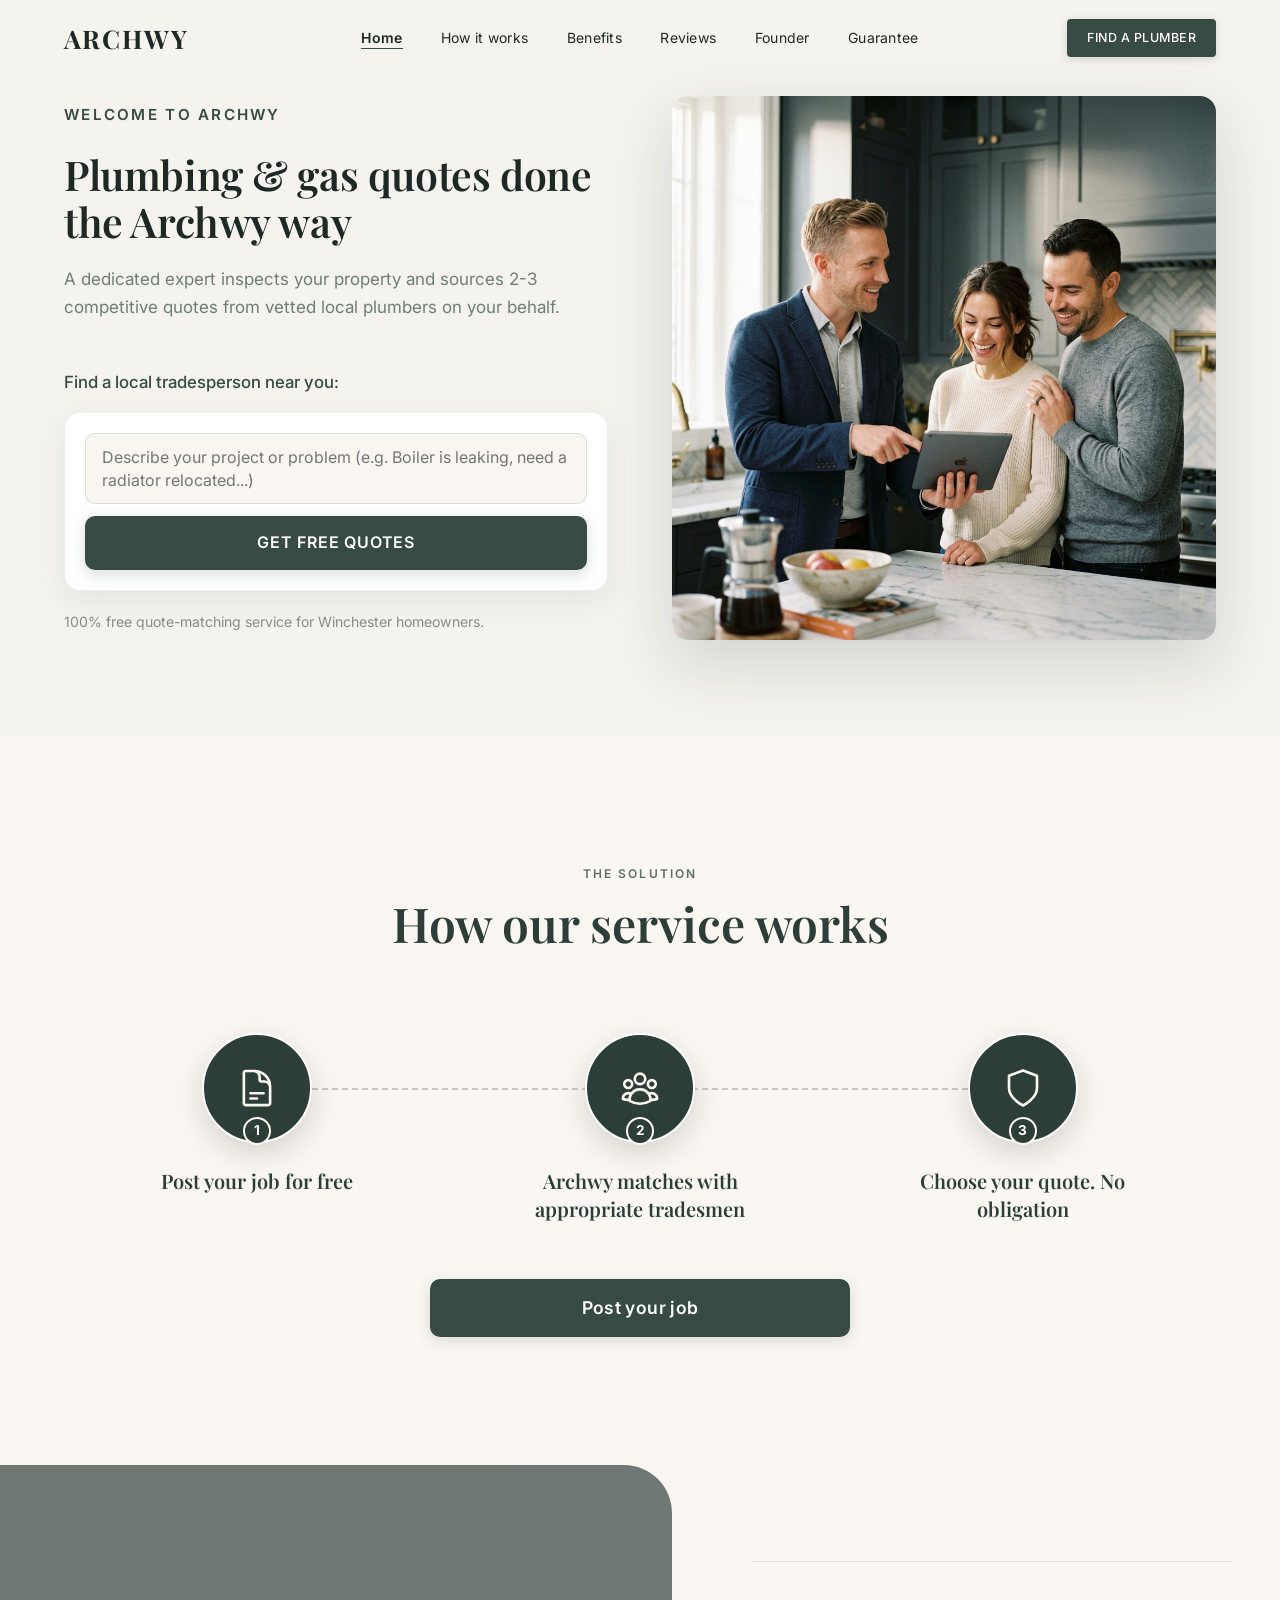
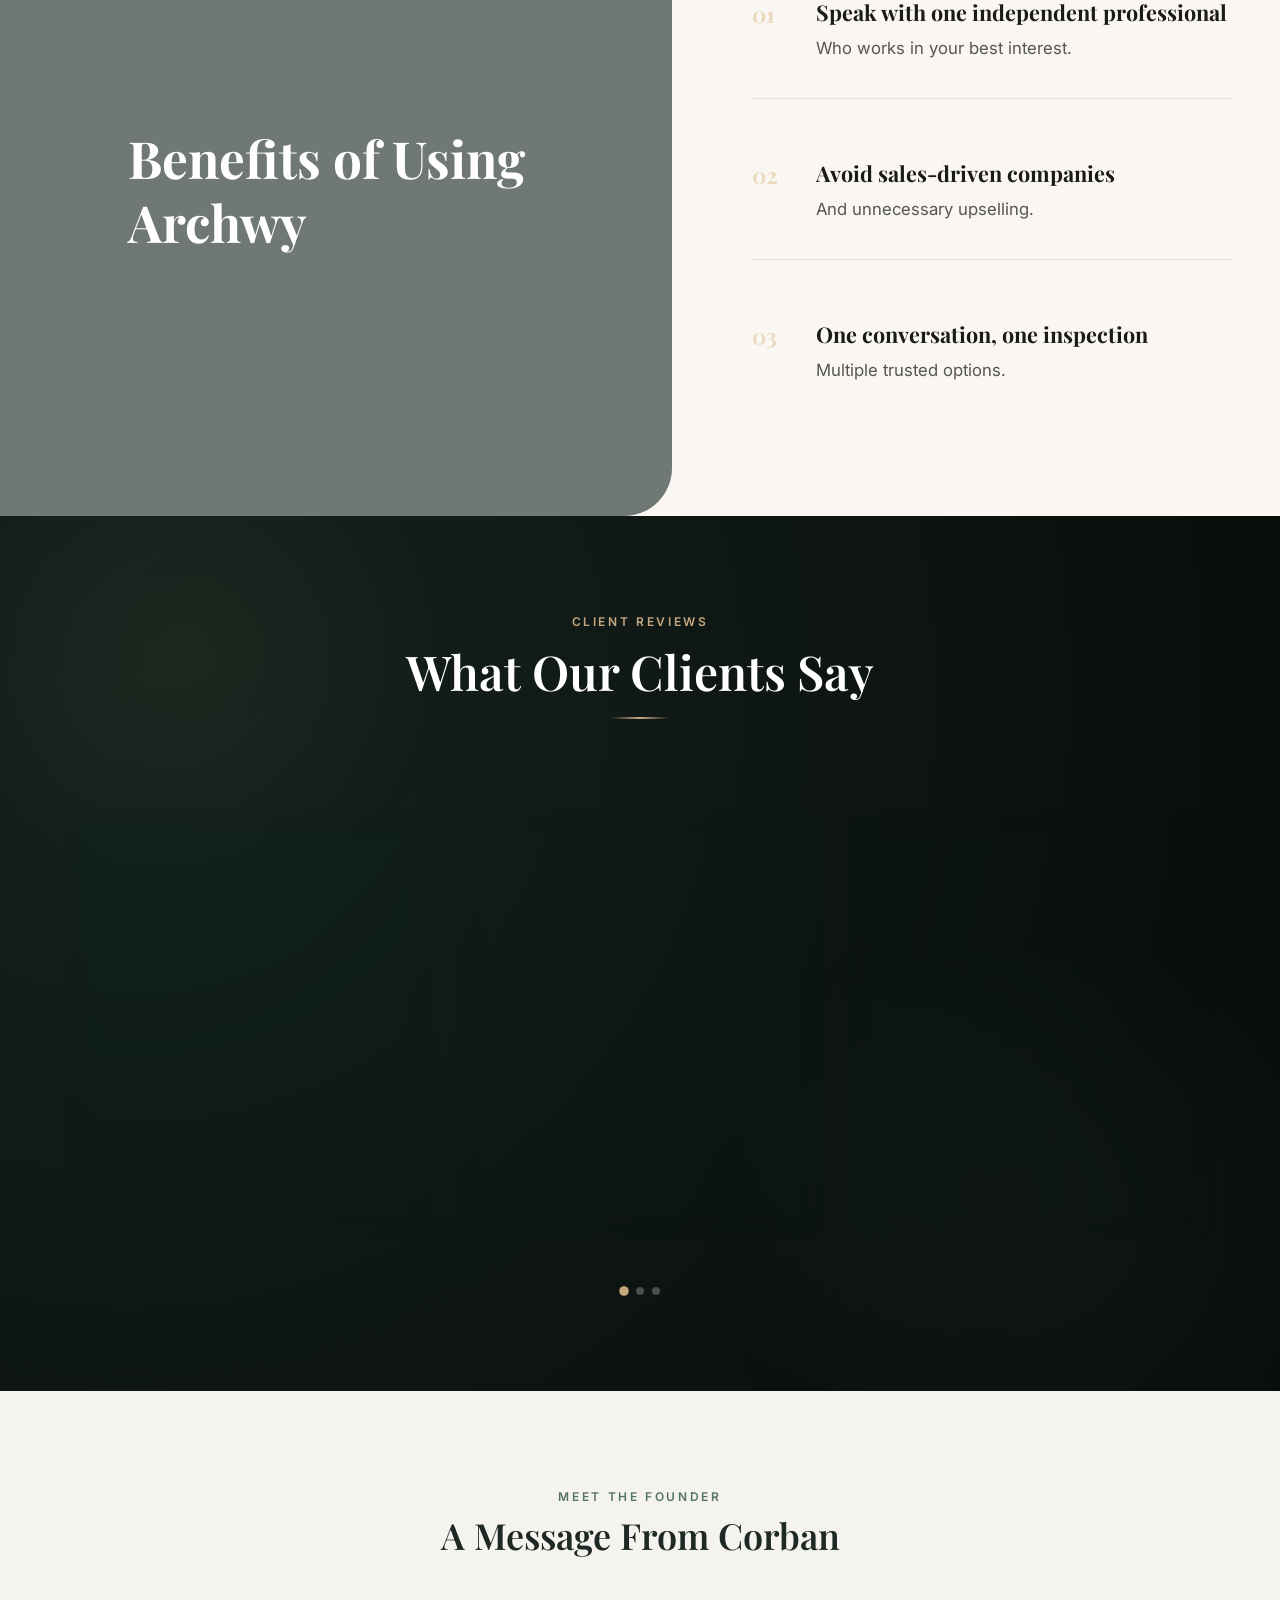
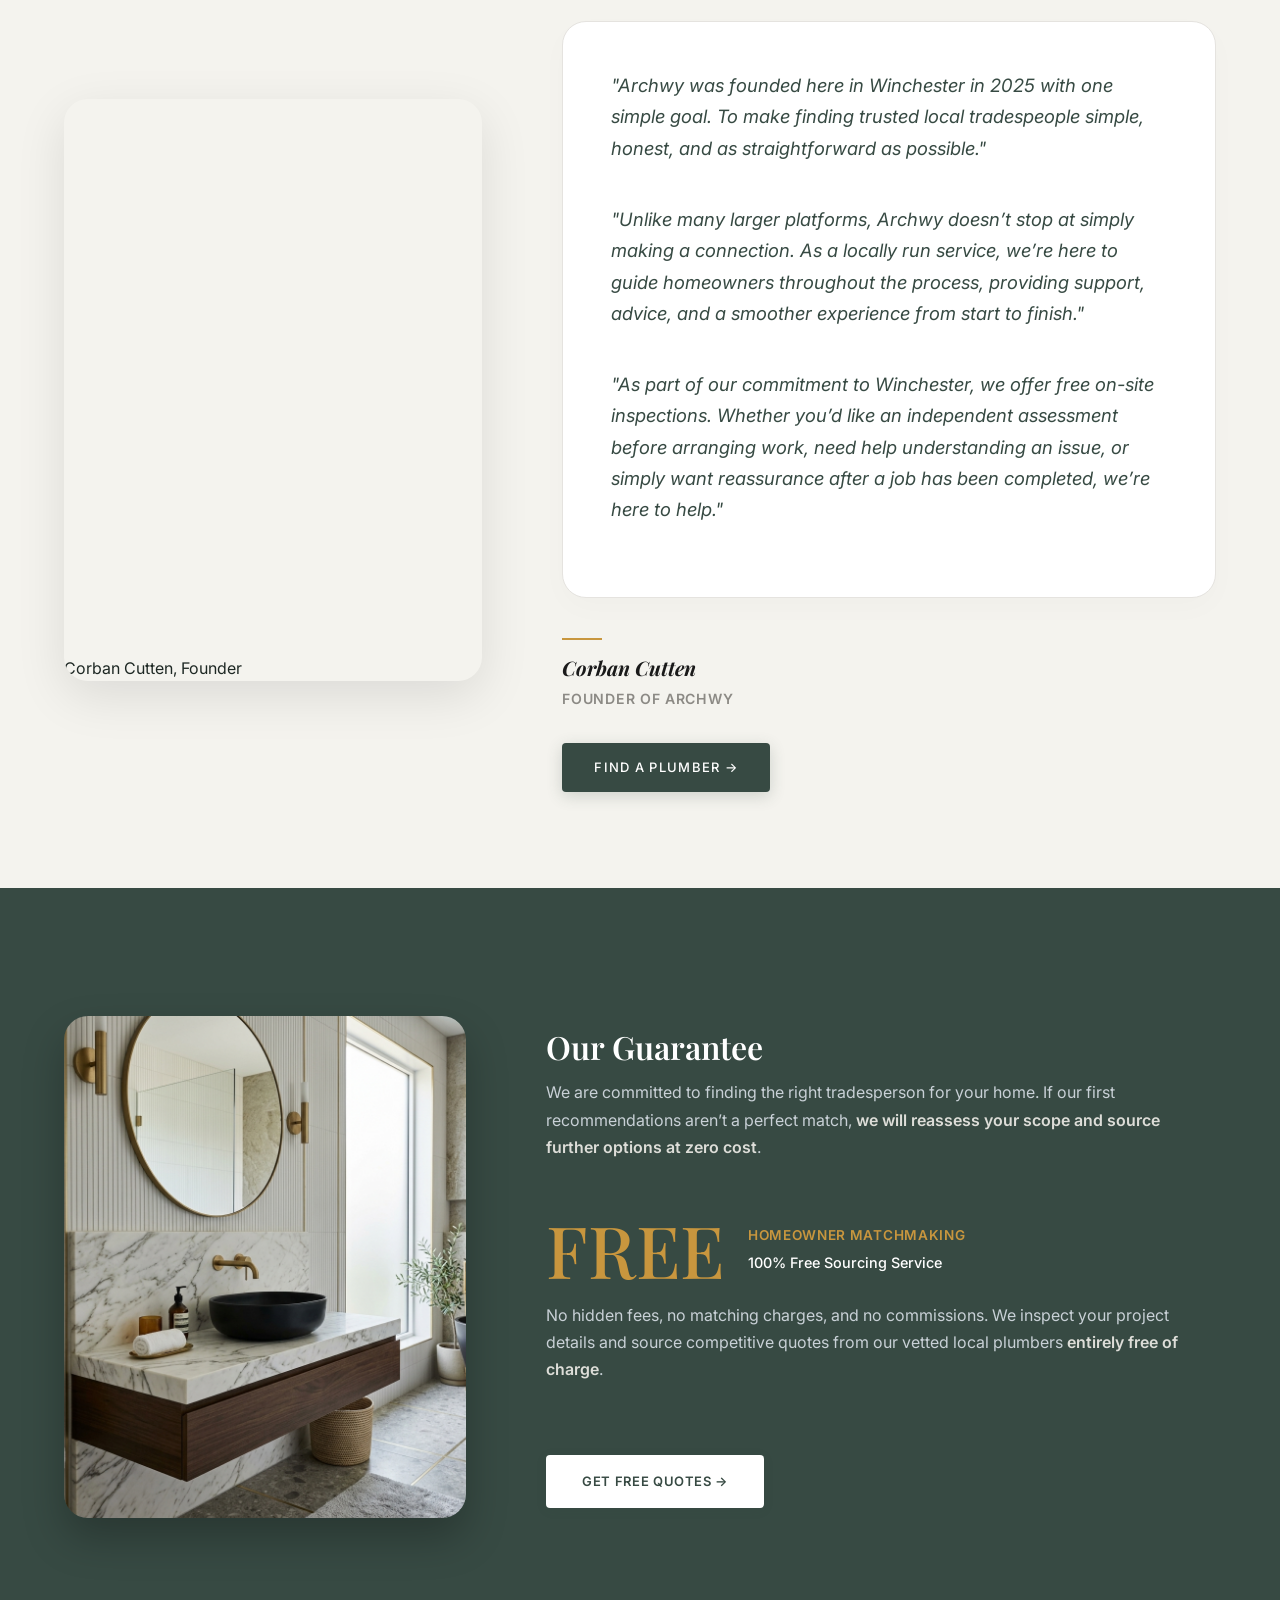
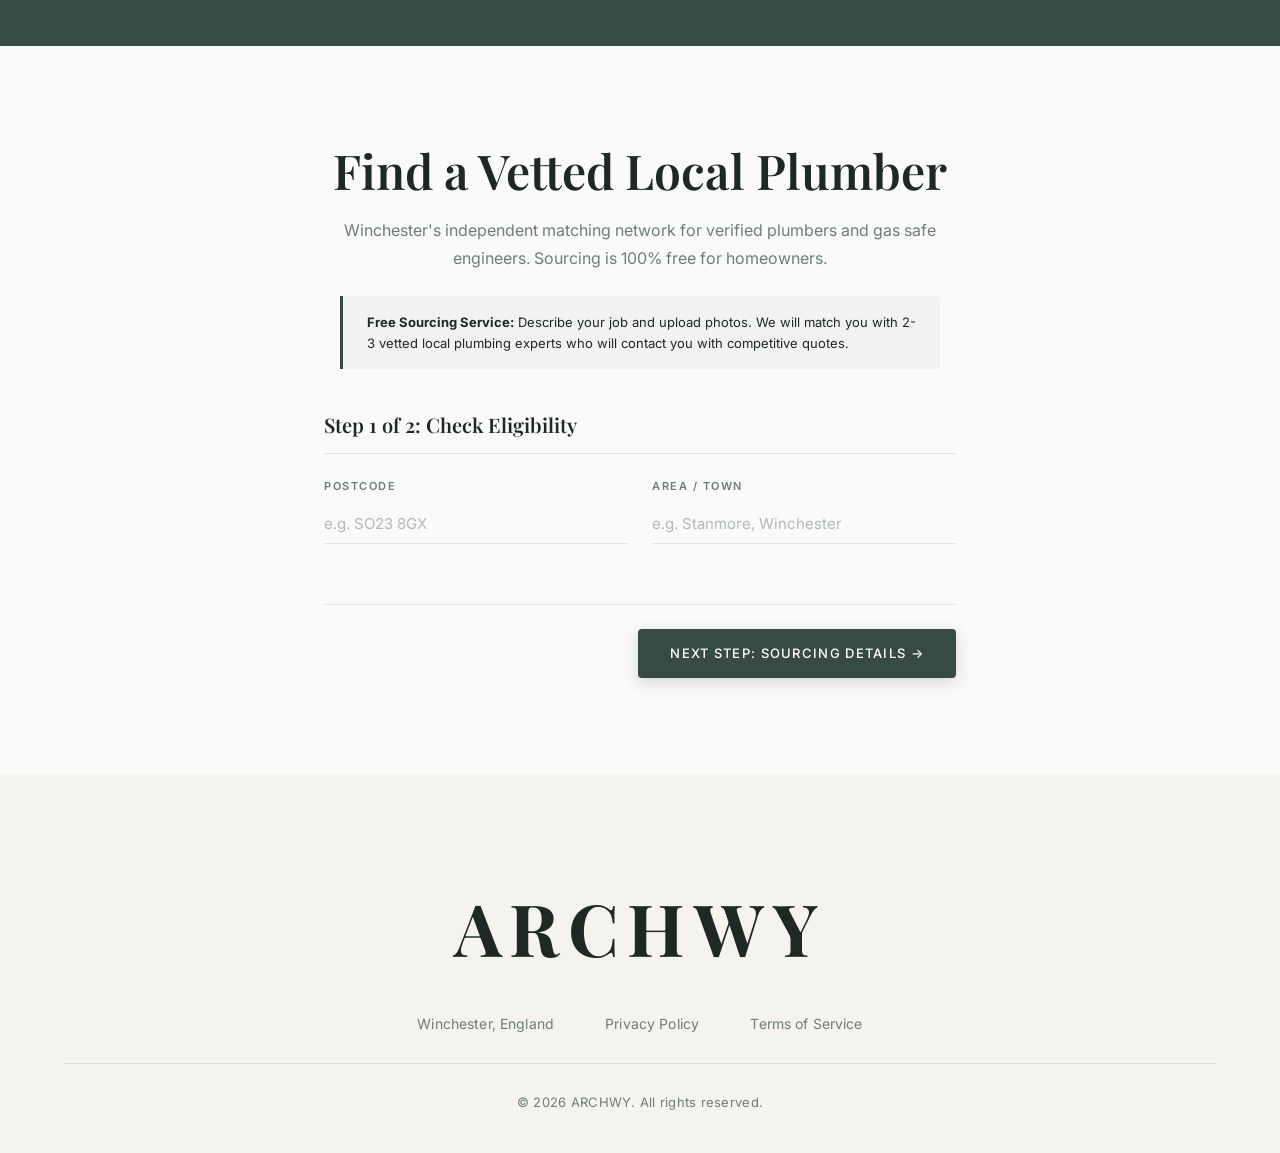
==== commit 2c73e6fd: "Update index.html" ====
--- a/index.html
+++ b/index.html
@@ -276,7 +276,7 @@
 
     .meet-founder-header {
       margin-bottom: 2rem;
-      text-align: left;
+      text-align: center;
     }
     .meet-founder-header .section-eyebrow {
       margin-bottom: 0.5rem;
@@ -1284,6 +1284,29 @@
       letter-spacing: 0.15em !important;
       font-weight: 600 !important;
       font-family: var(--font-sans) !important;
+    }
+
+    /* ─── Clean Form Classes to avoid inline styles (html-validate) ─── */
+    .form-step-hidden {
+      display: none;
+    }
+    .form-label-desc {
+      margin-bottom: 0.35rem;
+      display: block;
+    }
+    .form-label-optional {
+      font-weight: 400;
+      opacity: 0.7;
+    }
+    .input-file-hidden {
+      display: none;
+    }
+    .btn-trust-cta {
+      margin-top: 1rem;
+    }
+    .description-guide {
+      margin-bottom: 0.6rem;
+      margin-top: 0;
     }
   </style>
 </head>
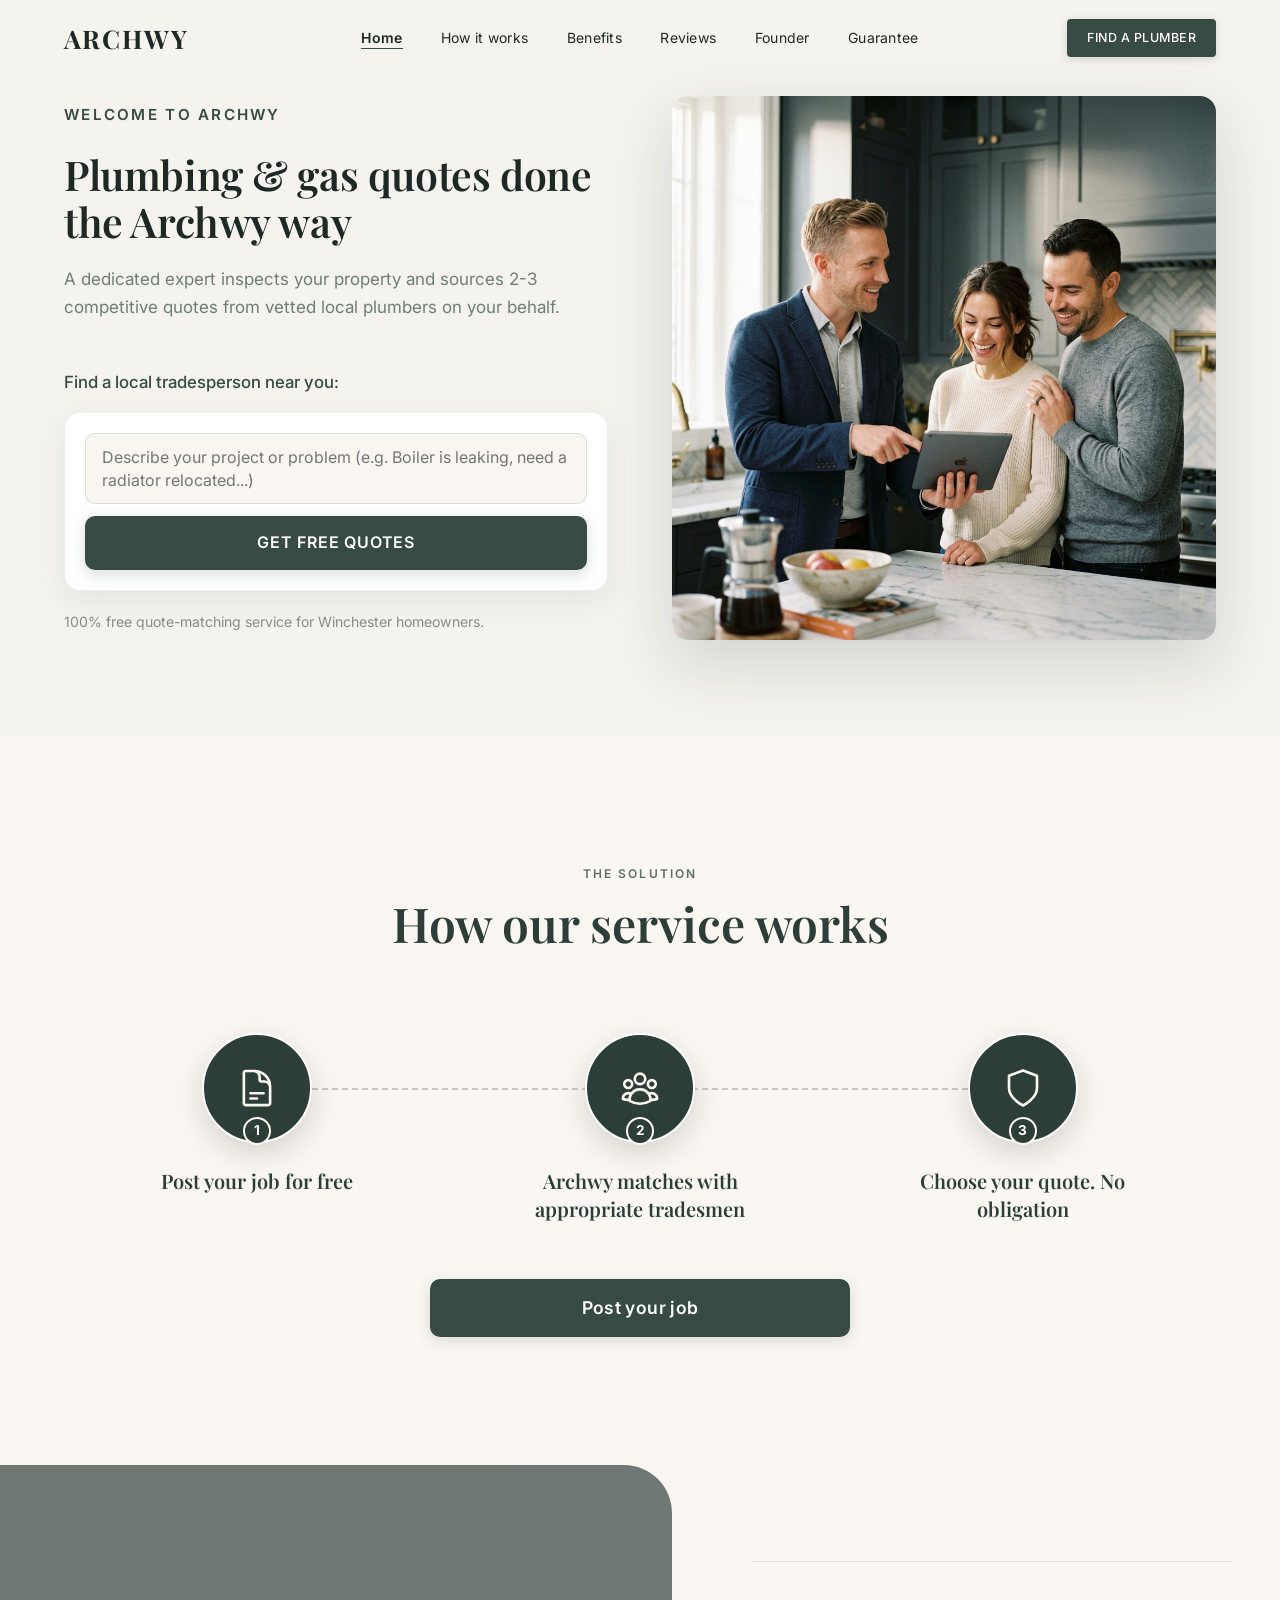
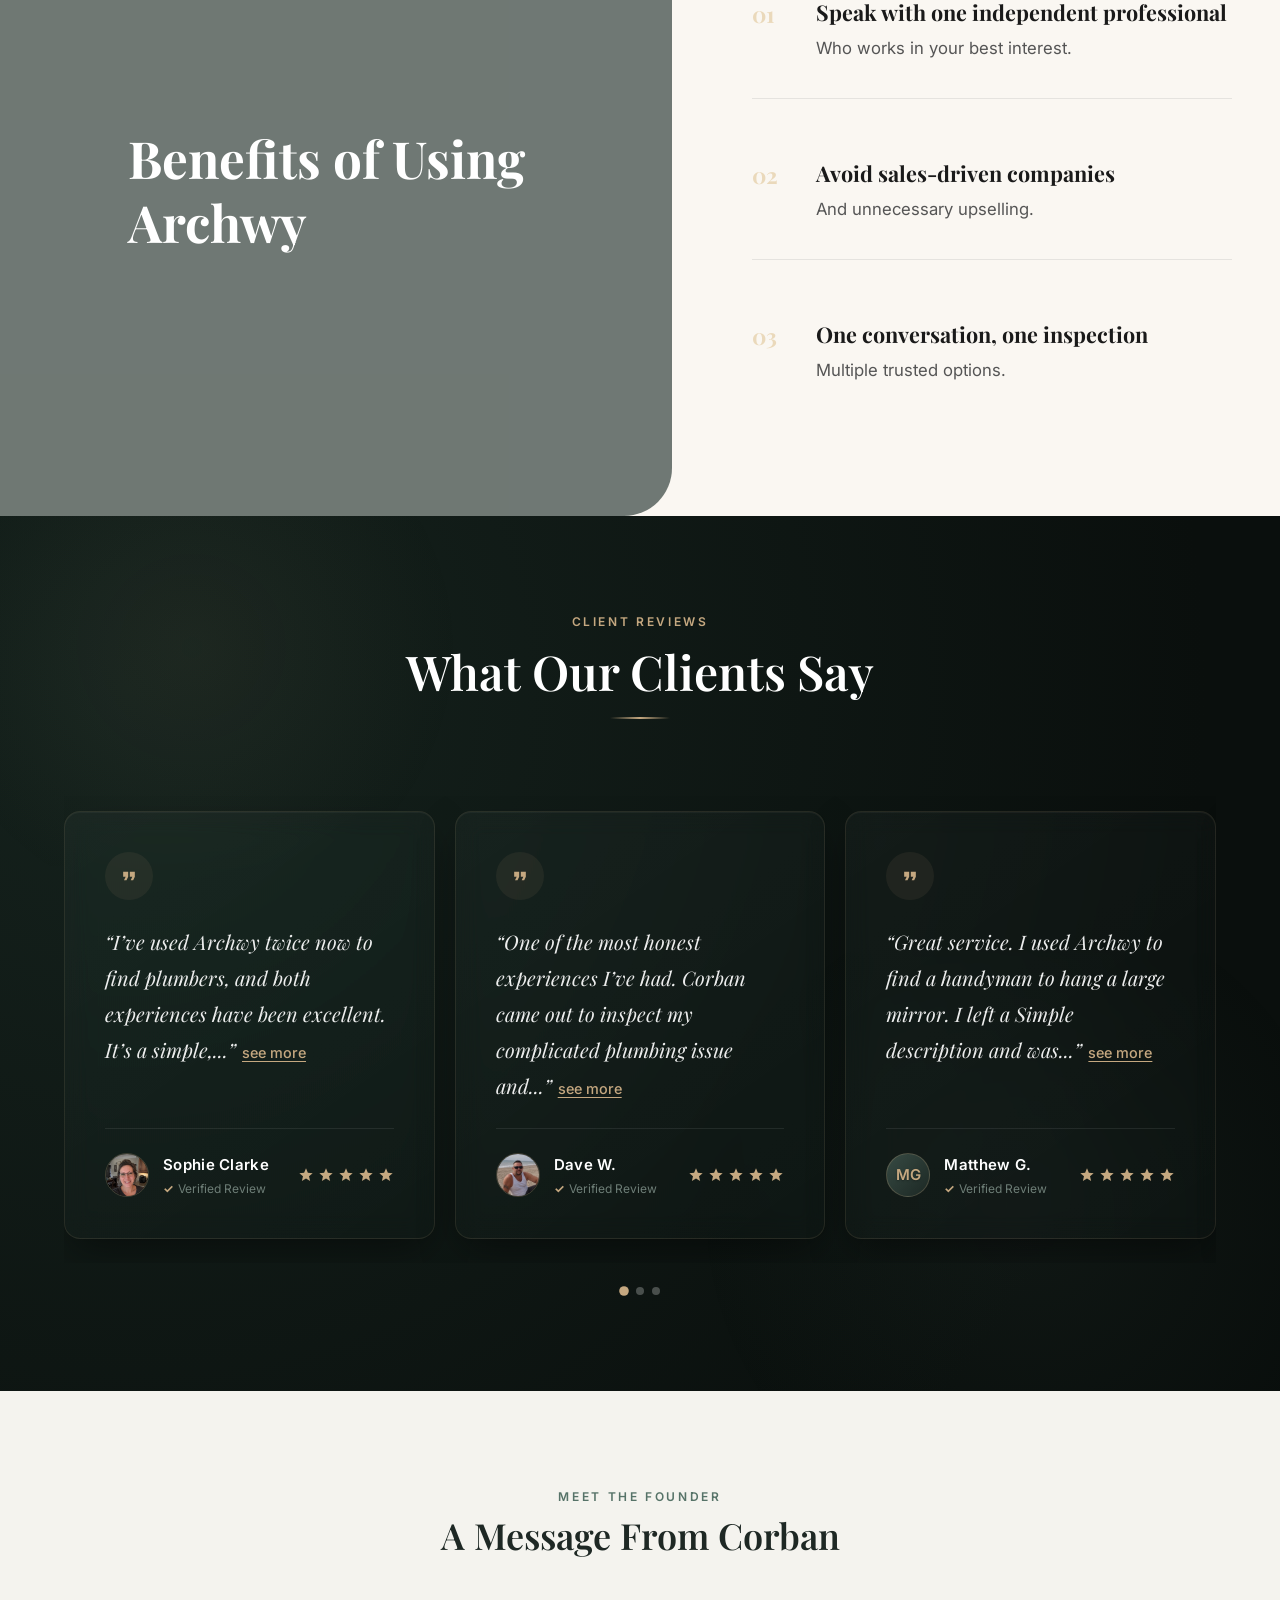
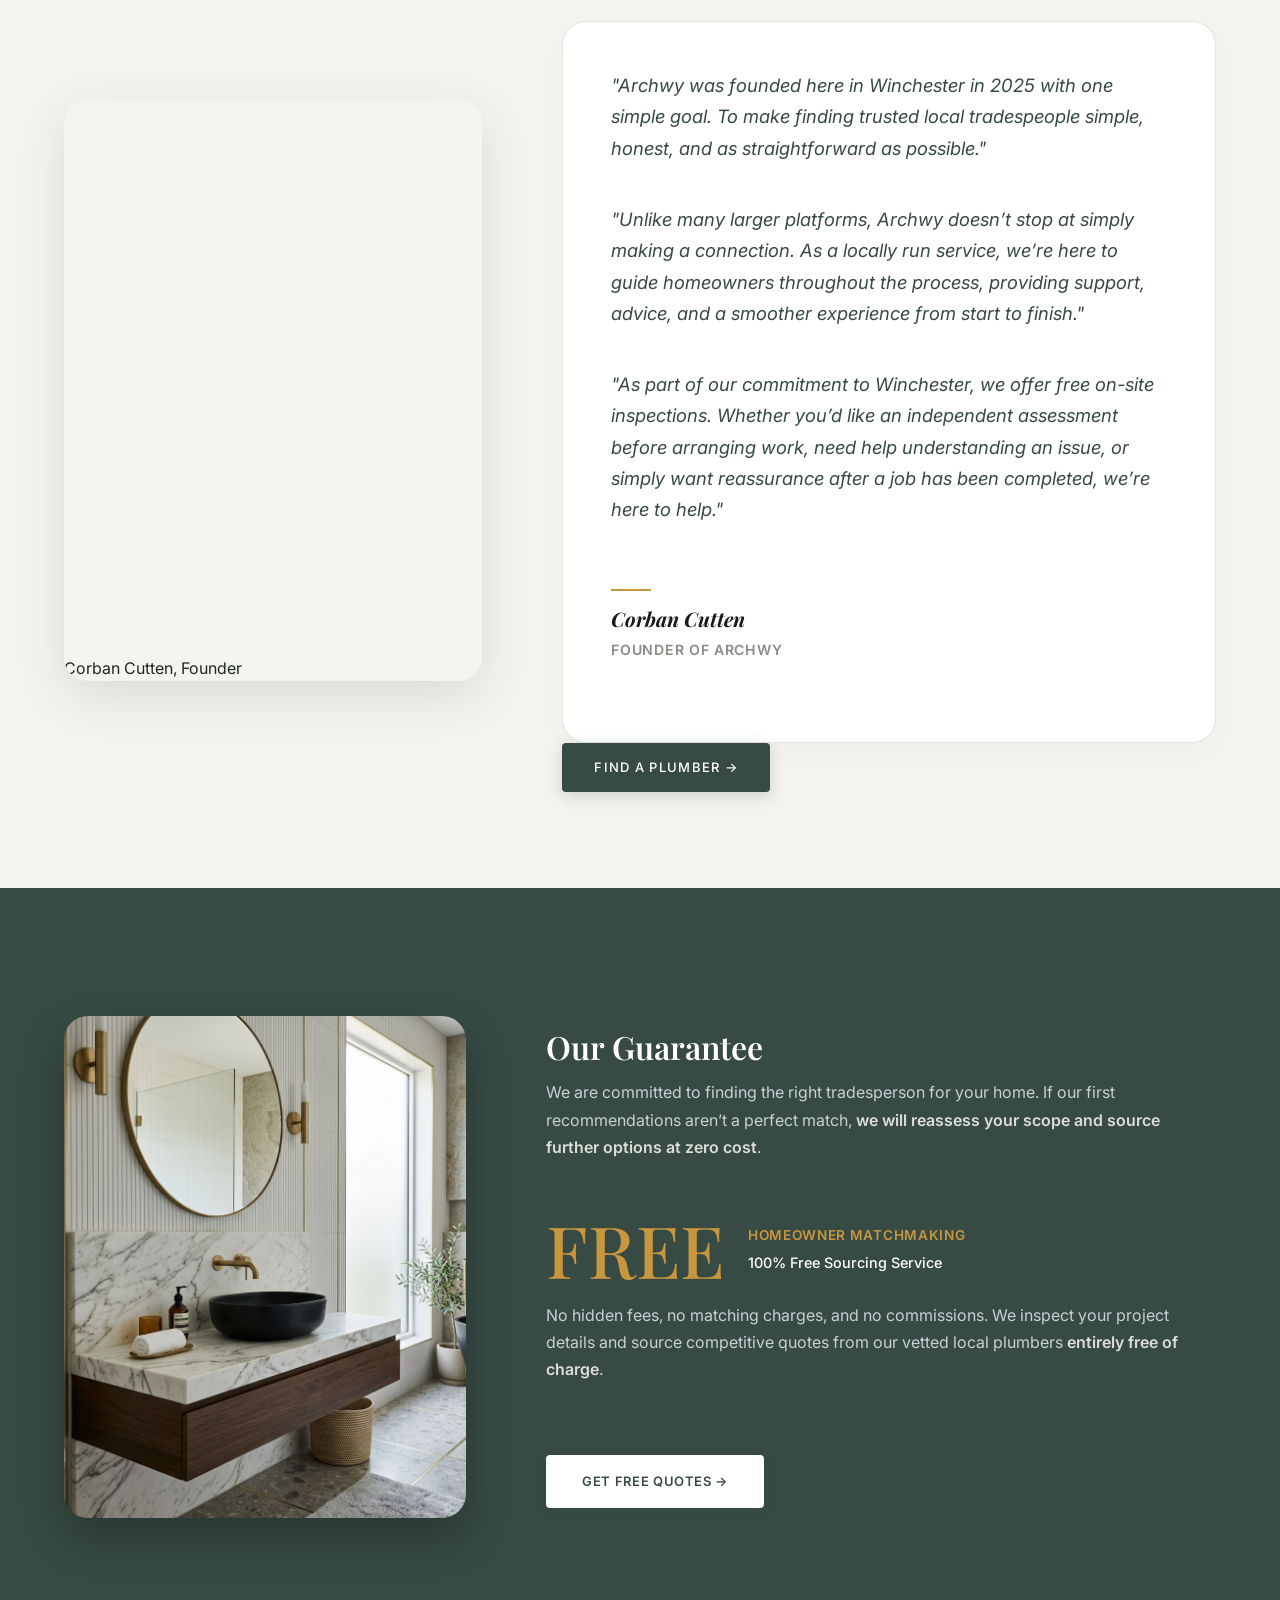
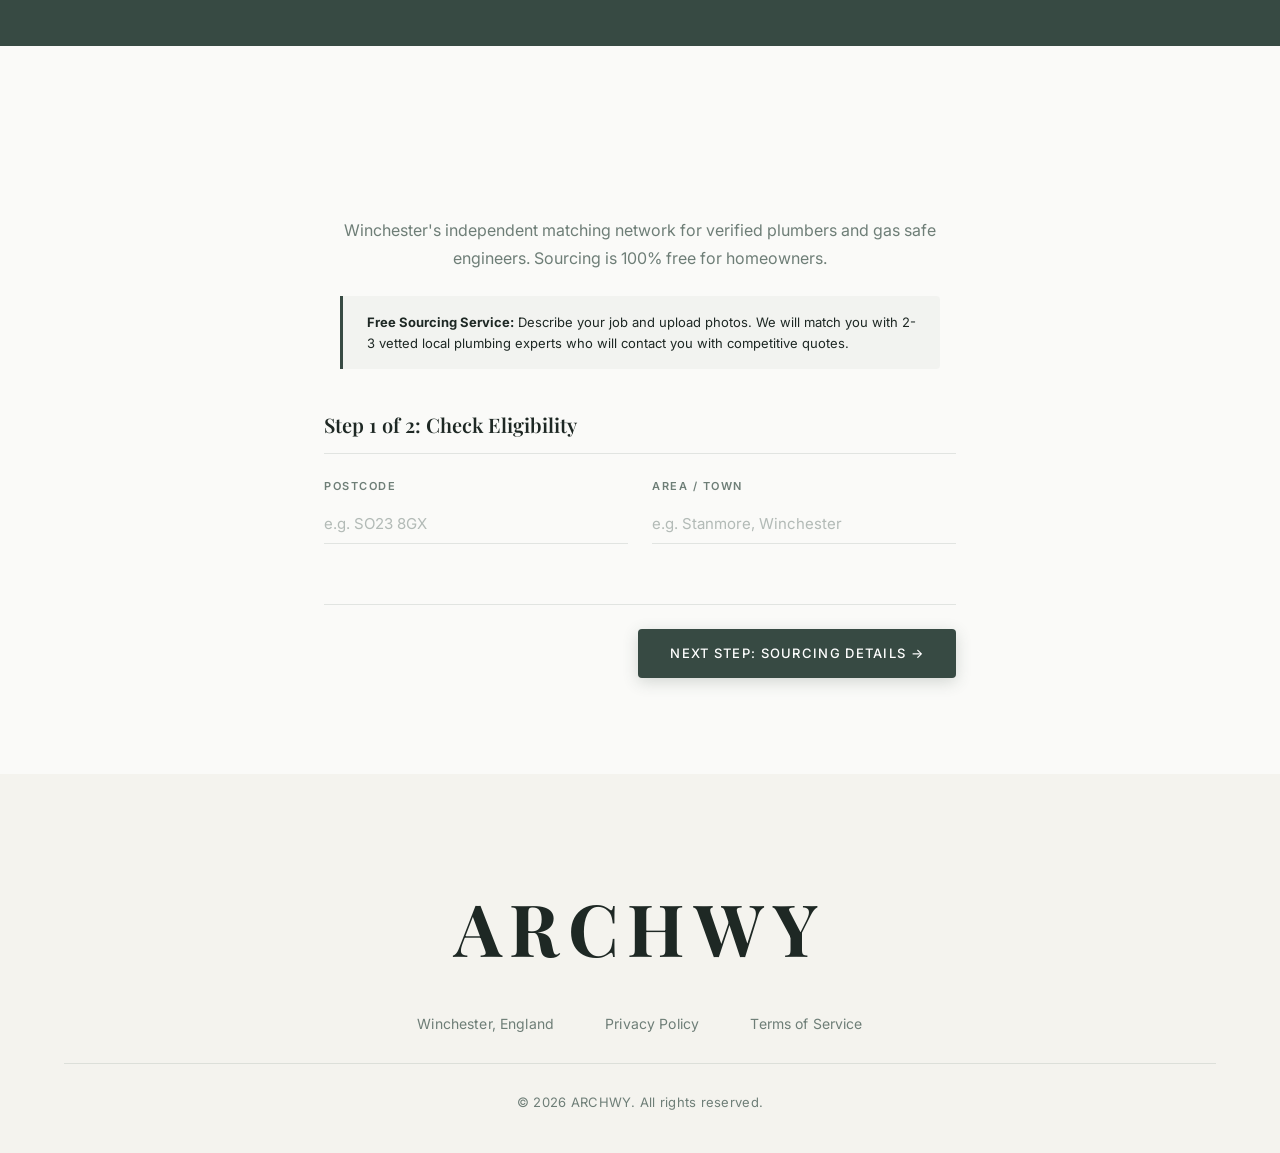
==== commit 56d9bac2: "Update index.html" ====
--- a/index.html
+++ b/index.html
@@ -1691,13 +1691,13 @@
                 Read Corban's Message <span class="arrow">↓</span>
               </button>
             </div><!-- /.meet-founder-bio -->
-            </div><!-- /.meet-founder-letter-card-split -->
 
             <div class="meet-founder-signature-block-split">
               <div class="signature-line"></div>
               <p class="signature-name">Corban Cutten</p>
               <p class="signature-title">Founder of Archwy</p>
             </div>
+            </div><!-- /.meet-founder-letter-card-split -->
 
             <div class="meet-founder-actions-split">
               <a href="#waitlist" class="btn btn-primary">Find a Plumber →</a>
